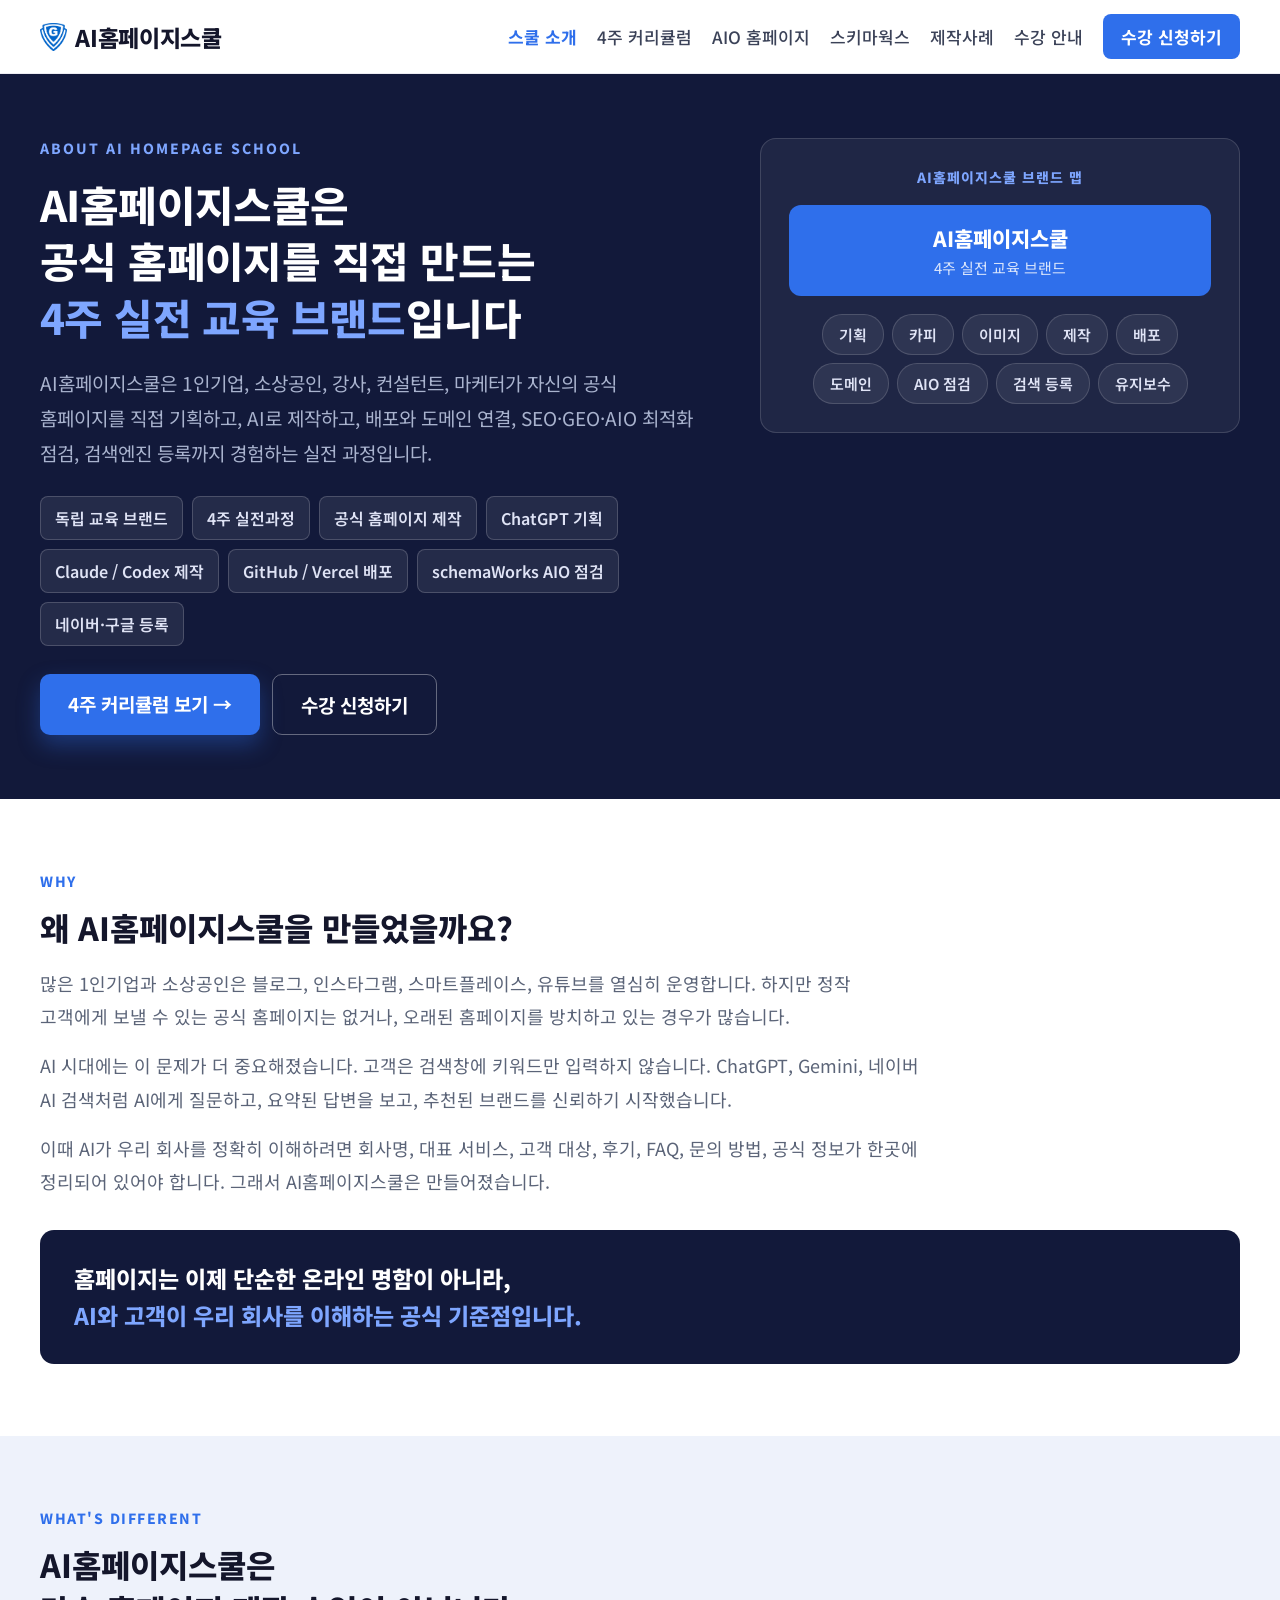
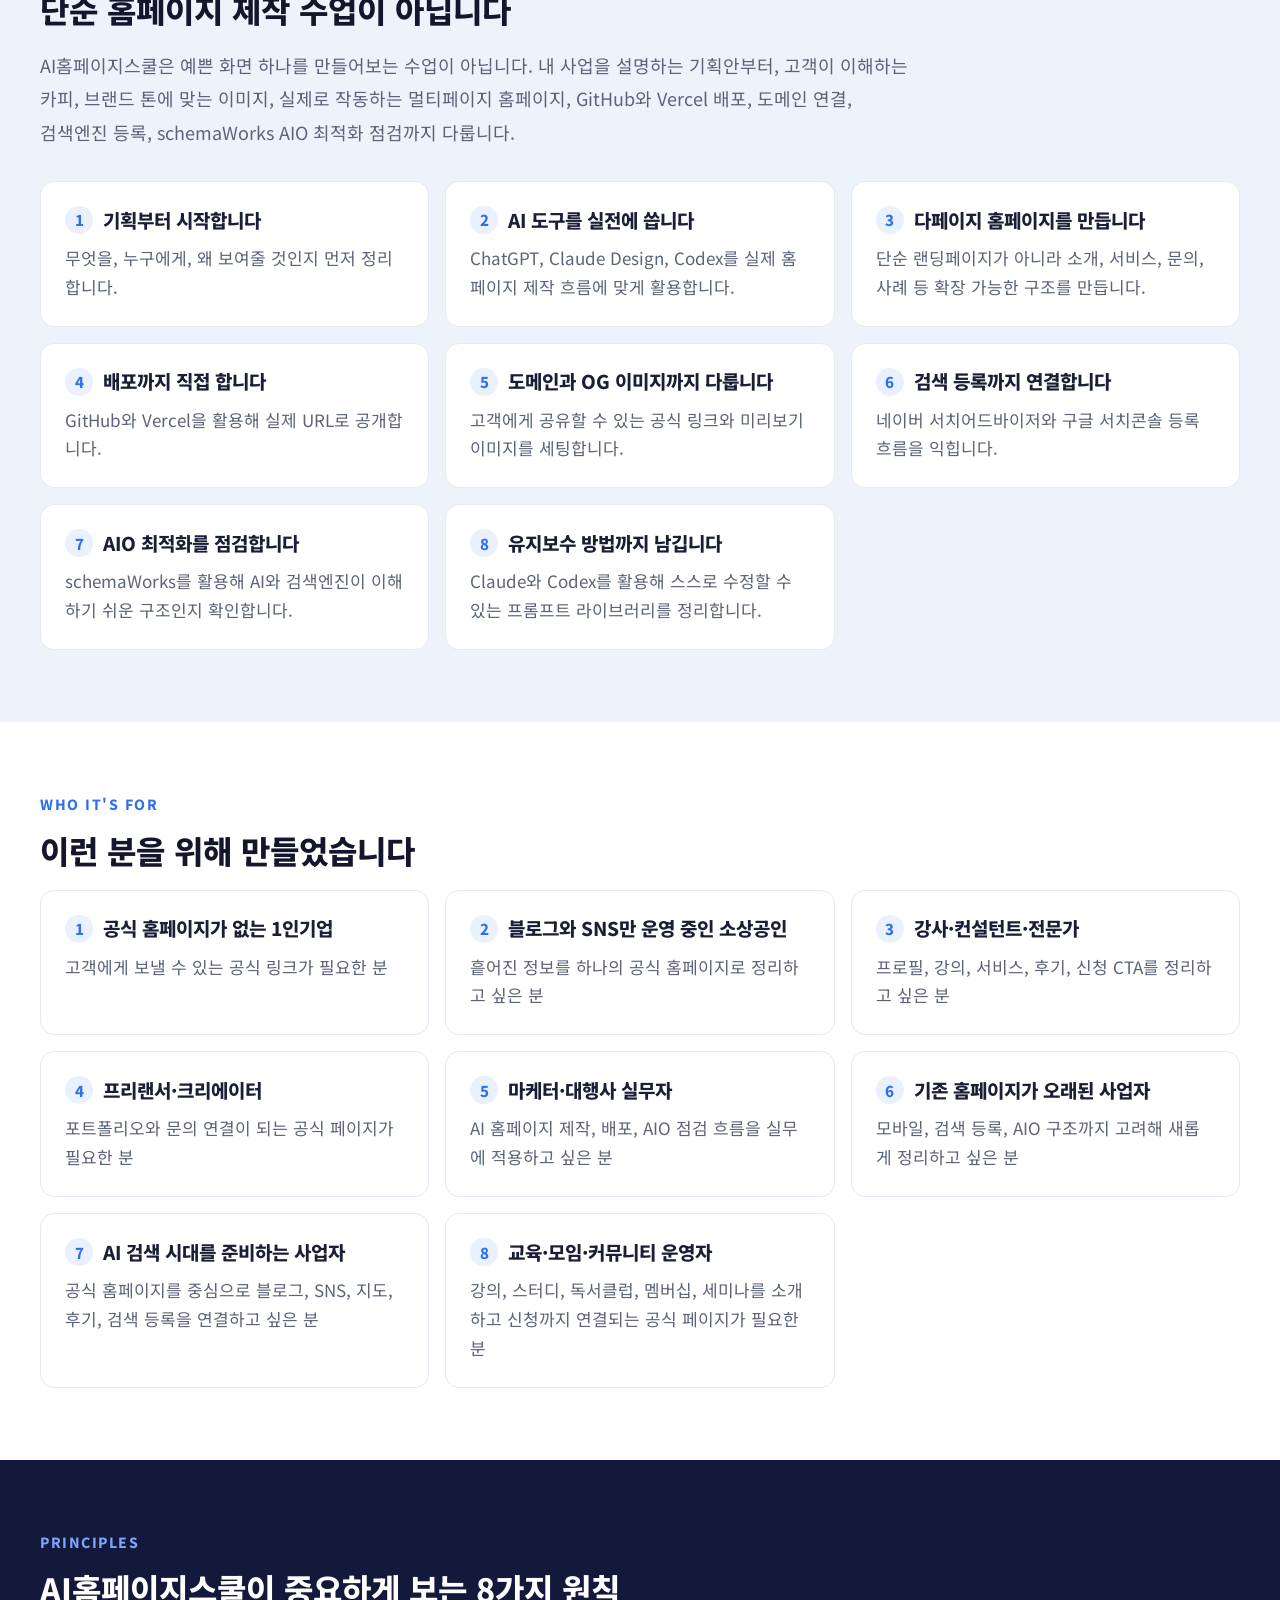
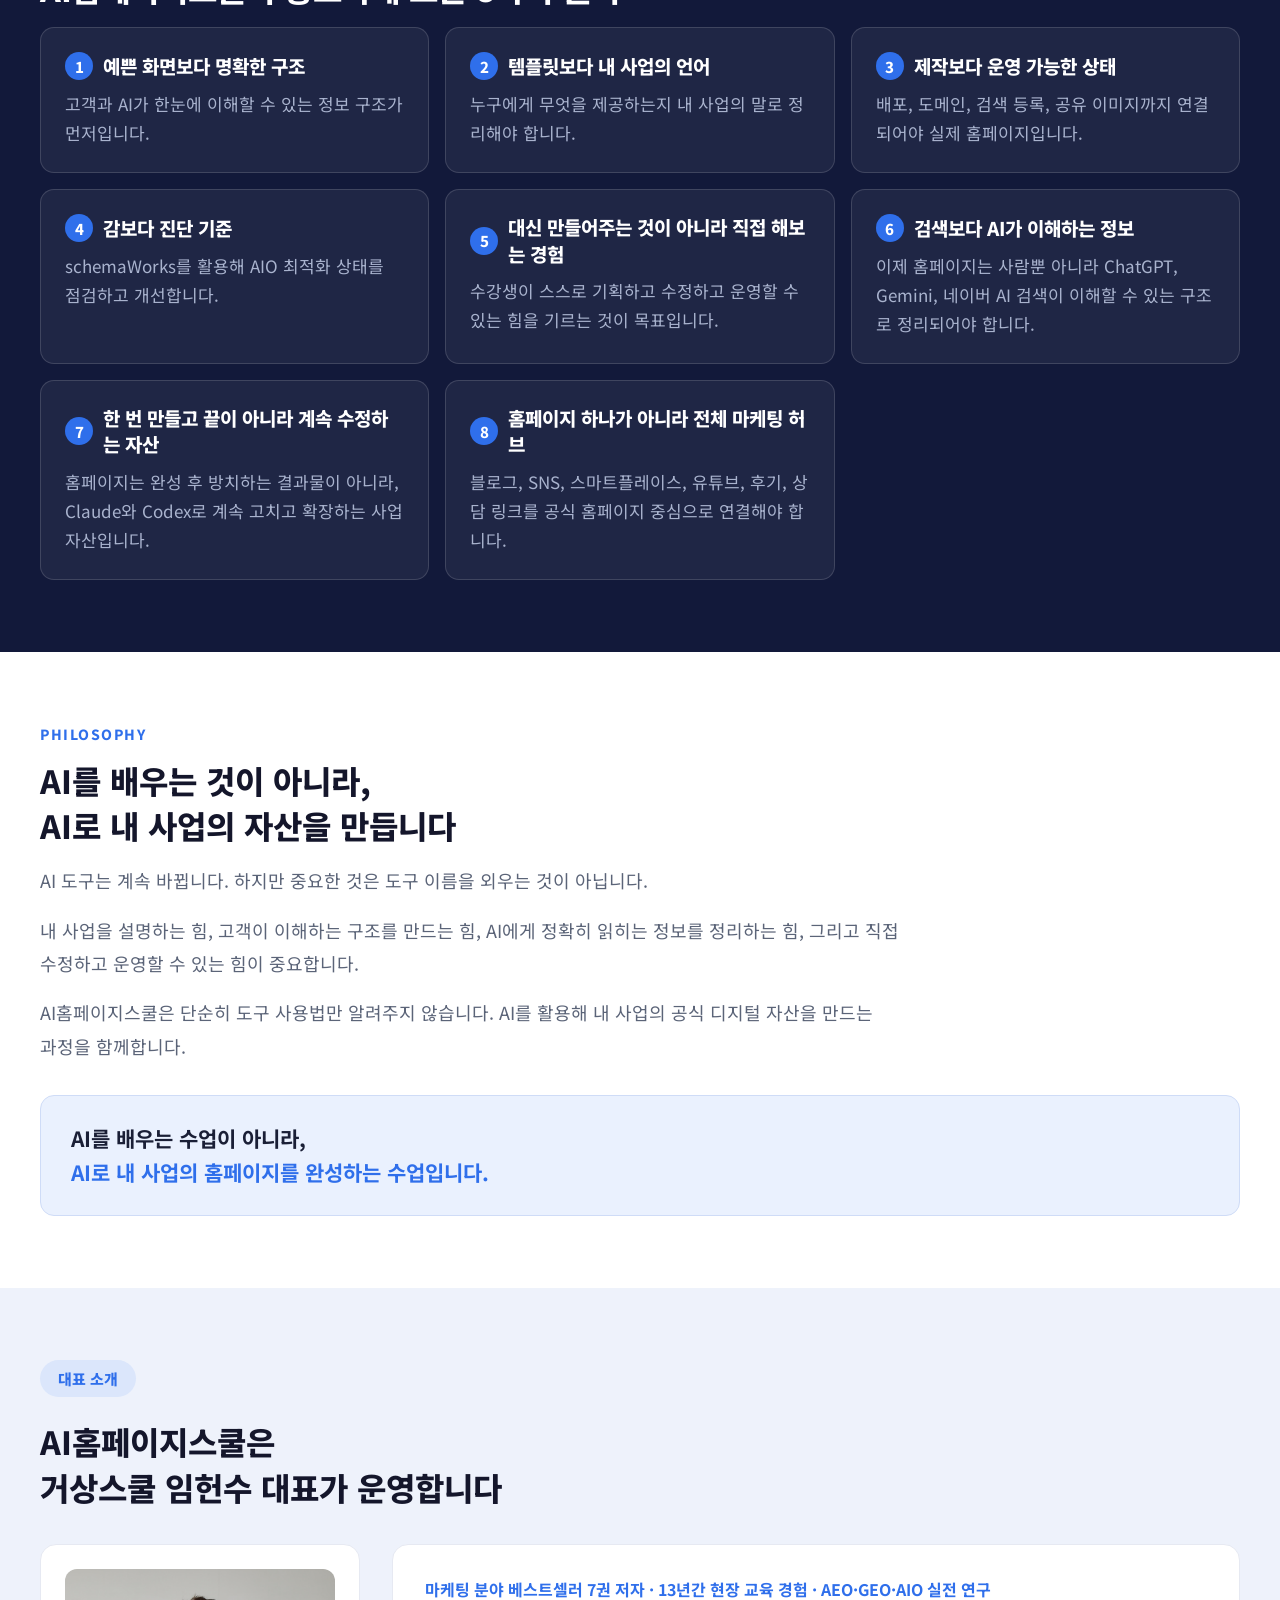
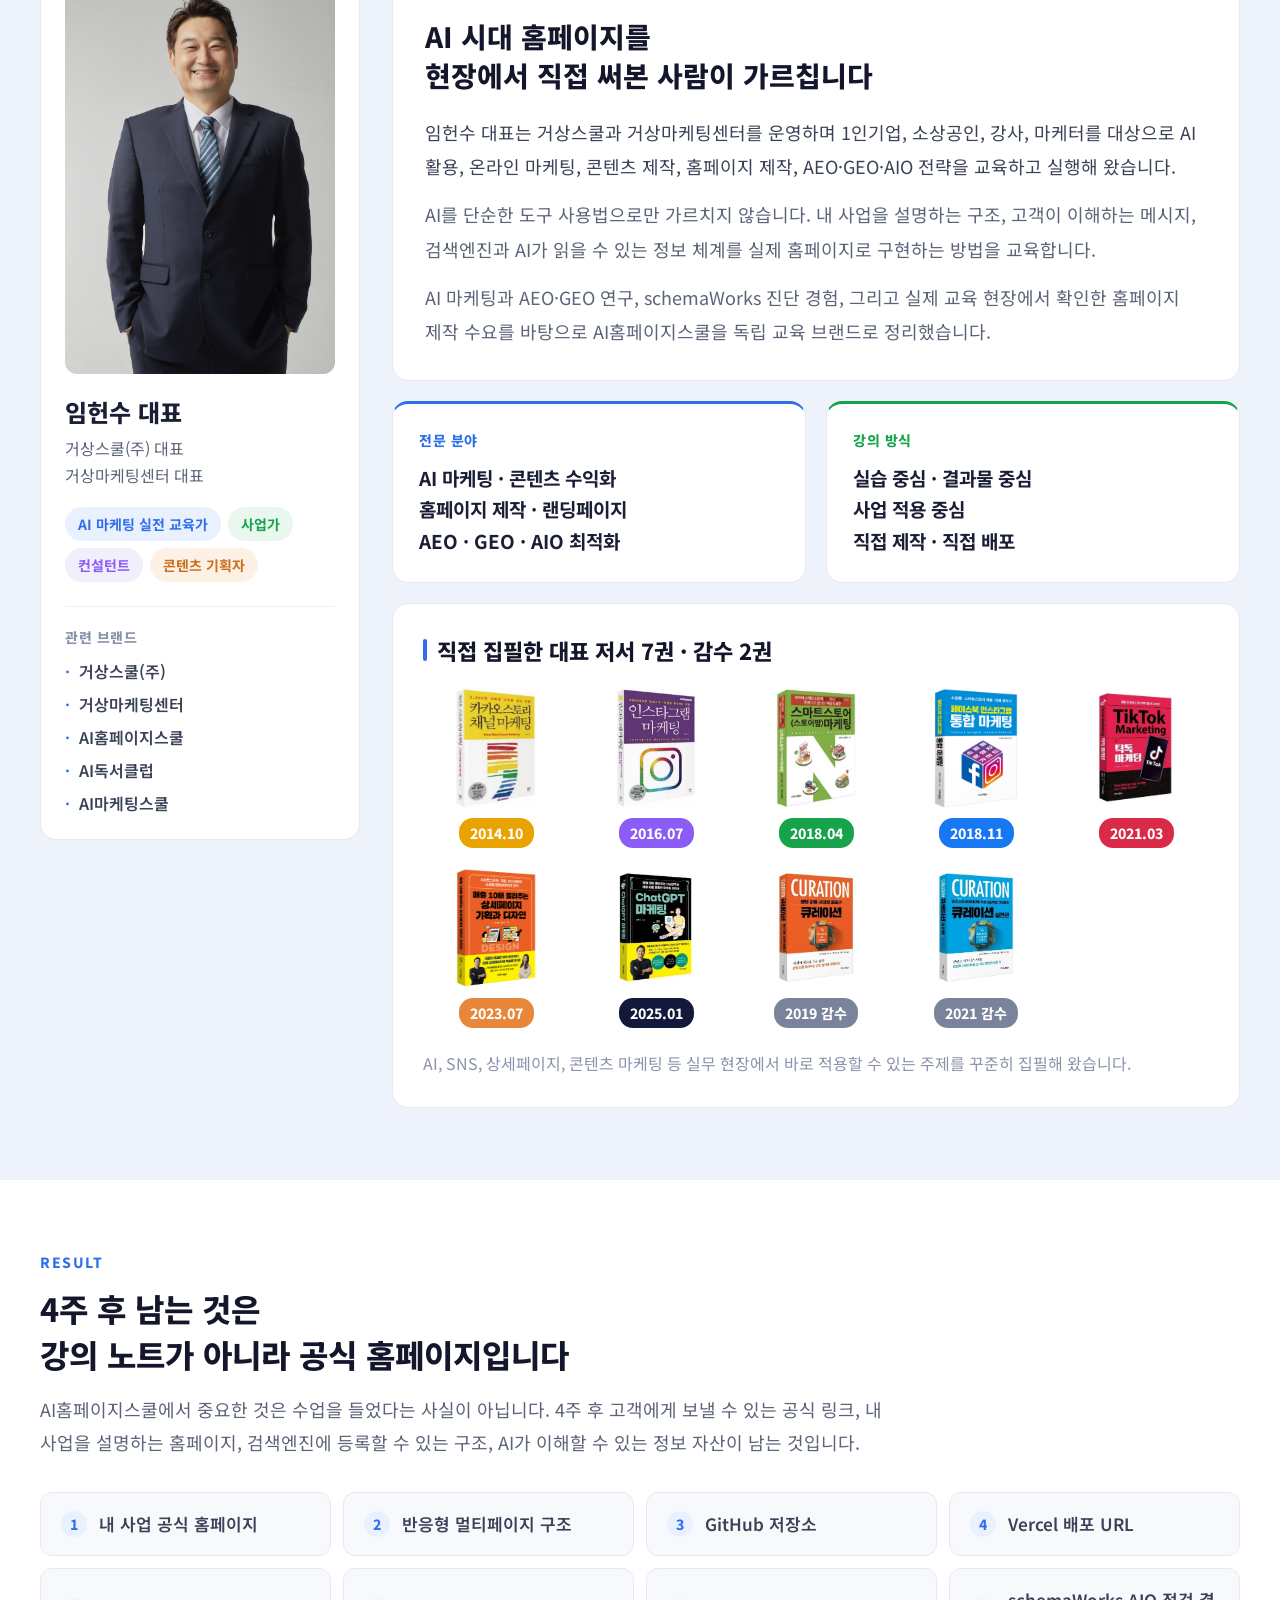
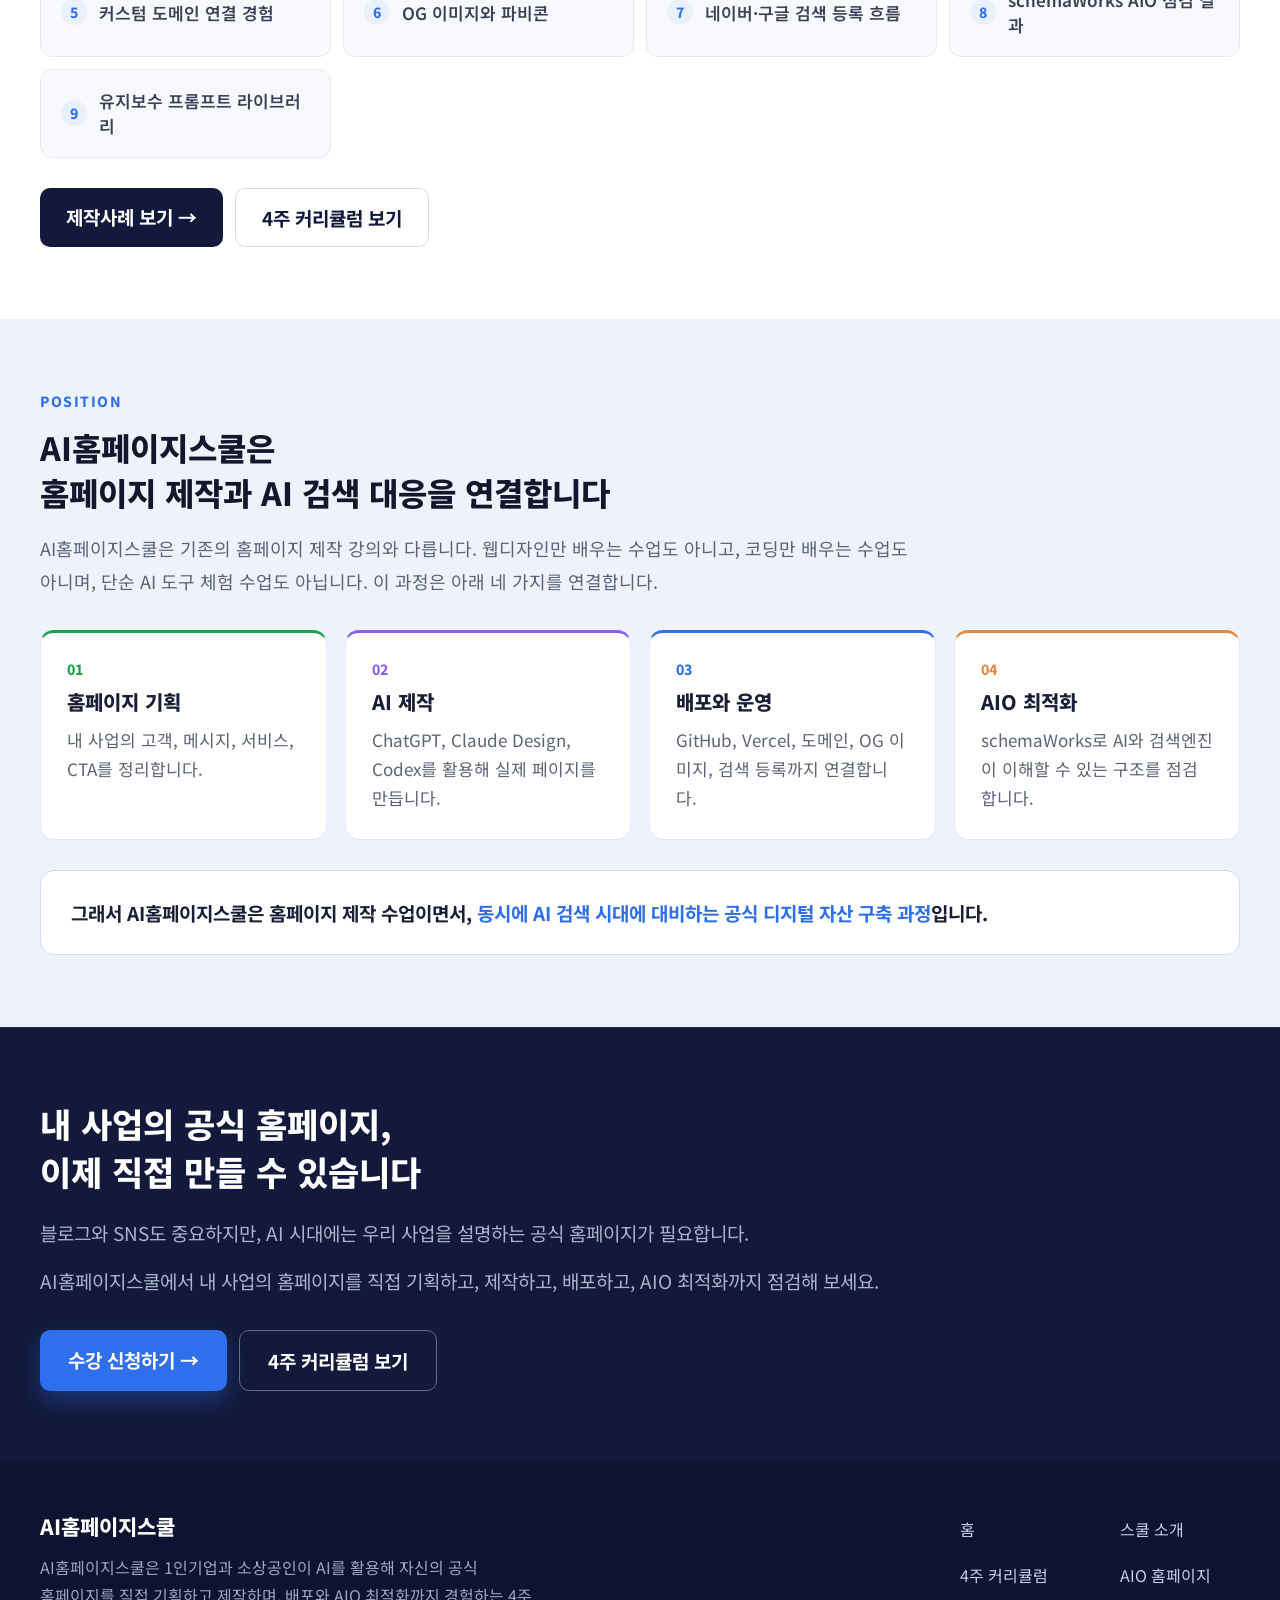
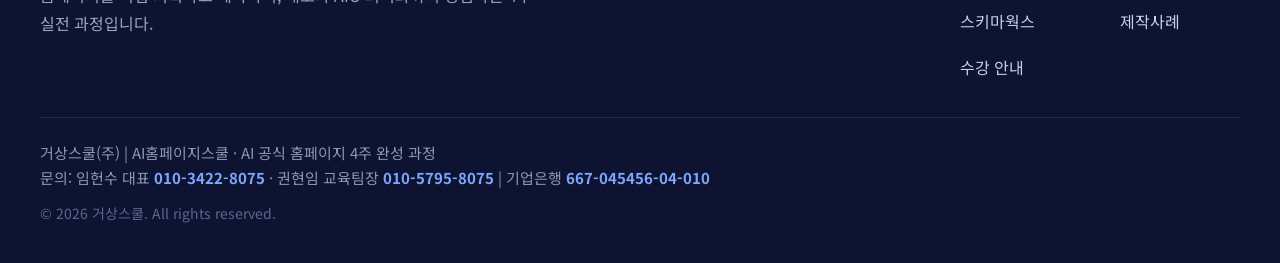
==== about/index.html @ 213a45a1 "Add files via upload" ====
<!DOCTYPE html>
<html lang="ko">
<head>
<meta charset="UTF-8">
<meta name="viewport" content="width=device-width, initial-scale=1.0">
<title>스쿨 소개 | AI홈페이지스쿨</title>
<meta name="description" content="AI홈페이지스쿨은 1인기업과 소상공인이 AI로 공식 홈페이지를 직접 기획하고 제작하며, GitHub·Vercel 배포, 도메인 연결, SEO·GEO·AIO 최적화 점검, 네이버·구글 검색 등록까지 경험하는 4주 실전 교육 브랜드입니다.">
<meta name="robots" content="index, follow">
<link rel="canonical" href="https://aihomepage-indol.vercel.app/about">
<meta property="og:type" content="website">
<meta property="og:site_name" content="AI홈페이지스쿨">
<meta property="og:title" content="스쿨 소개 | AI홈페이지스쿨">
<meta property="og:description" content="AI홈페이지스쿨은 1인기업과 소상공인이 AI로 공식 홈페이지를 직접 기획하고 제작하며, GitHub·Vercel 배포, 도메인 연결, SEO·GEO·AIO 최적화 점검, 네이버·구글 검색 등록까지 경험하는 4주 실전 교육 브랜드입니다.">
<meta property="og:image" content="https://aihomepage-indol.vercel.app/og-image.png">
<meta property="og:url" content="https://aihomepage-indol.vercel.app/about">
<meta property="og:locale" content="ko_KR">
<meta name="twitter:card" content="summary_large_image">
<meta name="twitter:title" content="스쿨 소개 | AI홈페이지스쿨">
<meta name="twitter:description" content="AI홈페이지스쿨은 1인기업과 소상공인이 AI로 공식 홈페이지를 직접 기획하고 제작하며, GitHub·Vercel 배포, 도메인 연결, SEO·GEO·AIO 최적화 점검, 네이버·구글 검색 등록까지 경험하는 4주 실전 교육 브랜드입니다.">
<meta name="twitter:image" content="https://aihomepage-indol.vercel.app/og-image.png">
<link rel="icon" href="../assets/logo.png">
<link rel="preconnect" href="https://fonts.googleapis.com">
<link rel="preconnect" href="https://fonts.gstatic.com" crossorigin>
<link href="https://fonts.googleapis.com/css2?family=Noto+Sans+KR:wght@400;500;600;700;800;900&display=swap" rel="stylesheet">
<script type="application/ld+json">
{"@context":"https://schema.org","@type":"AboutPage","@id":"https://aihomepage-indol.vercel.app/about#webpage","url":"https://aihomepage-indol.vercel.app/about","name":"스쿨 소개 | AI홈페이지스쿨","description":"AI홈페이지스쿨은 1인기업과 소상공인이 AI로 공식 홈페이지를 직접 기획하고 제작하며, GitHub·Vercel 배포, 도메인 연결, SEO·GEO·AIO 최적화 점검, 네이버·구글 검색 등록까지 경험하는 4주 실전 교육 브랜드입니다.","inLanguage":"ko-KR","isPartOf":{"@type":"WebSite","@id":"https://aihomepage-indol.vercel.app/#website","url":"https://aihomepage-indol.vercel.app","name":"AI홈페이지스쿨"},"about":{"@type":"Organization","@id":"https://aihomepage-indol.vercel.app/#organization","name":"AI홈페이지스쿨","url":"https://aihomepage-indol.vercel.app","founder":{"@type":"Person","name":"임헌수","jobTitle":"거상스쿨 대표"}},"breadcrumb":{"@type":"BreadcrumbList","itemListElement":[{"@type":"ListItem","position":1,"name":"홈","item":"https://aihomepage-indol.vercel.app/"},{"@type":"ListItem","position":2,"name":"스쿨 소개","item":"https://aihomepage-indol.vercel.app/about"}]}}
</script>
<style>
  *{box-sizing:border-box;}
  body{margin:0;font-family:'Noto Sans KR',-apple-system,BlinkMacSystemFont,'Apple SD Gothic Neo',sans-serif;background:#f5f7fb;color:#14162b;-webkit-font-smoothing:antialiased;overflow-x:hidden;}
  a{color:#2f6feb;} a:hover{color:#1d54c4;}
  h1,h2,h3,p{word-break:keep-all;text-wrap:pretty;}
  @media (max-width:1160px){
    .dnav{display:none!important;}
    .burger{display:flex!important;}
    .hdr{padding:14px 20px!important;}
  }
  @media (max-width:768px){
    .pad{padding-left:18px!important;padding-right:18px!important;padding-top:48px!important;padding-bottom:48px!important;}
    h1{font-size:30px!important;}
    h2{font-size:25px!important;}
    h3{font-size:20px!important;}
    .col{min-width:0!important;flex-basis:100%!important;max-width:100%!important;}
    .ctarow{flex-direction:column!important;}
    .ctarow > a{text-align:center;}
    .bookgrid{grid-template-columns:repeat(3,1fr)!important;}
  }
</style>
</head>
<body>

  <header style="position:fixed;top:0;left:0;right:0;z-index:50;background:#fff;border-bottom:1px solid #ececf2;min-height:64px;">
    <div style="max-width:1340px;margin:0 auto;display:flex;align-items:center;justify-content:space-between;padding:14px 40px;gap:20px;" class="hdr">
      <a href="/" style="display:flex;align-items:center;gap:8px;color:#14162b;font-weight:800;font-size:23px;letter-spacing:-0.3px;white-space:nowrap;text-decoration:none;">
        <img src="../assets/logo.png" alt="AI홈페이지스쿨" style="height:28px;width:auto;display:block;">AI홈페이지스쿨
      </a>
      <nav class="dnav" style="display:flex;align-items:center;gap:20px;">
        <a href="/about" style="color:#2f6feb;font-size:17px;font-weight:700;white-space:nowrap;text-decoration:none;">스쿨 소개</a>
        <a href="/curriculum" style="color:#3b4258;font-size:17px;font-weight:500;white-space:nowrap;text-decoration:none;">4주 커리큘럼</a>
        <a href="/aio" style="color:#3b4258;font-size:17px;font-weight:500;white-space:nowrap;text-decoration:none;">AIO 홈페이지</a>
        <a href="/schemaworks" style="color:#3b4258;font-size:17px;font-weight:500;white-space:nowrap;text-decoration:none;">스키마웍스</a>
        <a href="/examples" style="color:#3b4258;font-size:17px;font-weight:500;white-space:nowrap;text-decoration:none;">제작사례</a>
        <a href="/apply" style="color:#3b4258;font-size:17px;font-weight:500;white-space:nowrap;text-decoration:none;">수강 안내</a>
        <a href="/apply" style="background:#2f6feb;color:#fff;font-size:17px;font-weight:700;padding:10px 18px;border-radius:8px;white-space:nowrap;text-decoration:none;">수강 신청하기</a>
      </nav>
      <div class="burger" onclick="document.getElementById('mnav').style.display=document.getElementById('mnav').style.display==='flex'?'none':'flex'" style="display:none;flex-direction:column;justify-content:center;gap:5px;width:32px;height:32px;cursor:pointer;">
        <div style="width:24px;height:2px;background:#14162b;border-radius:2px;"></div>
        <div style="width:24px;height:2px;background:#14162b;border-radius:2px;"></div>
        <div style="width:24px;height:2px;background:#14162b;border-radius:2px;"></div>
      </div>
    </div>
    <div id="mnav" style="display:none;flex-direction:column;background:#fff;border-top:1px solid #ececf2;padding:12px 20px 20px;gap:2px;">
      <a href="/about" style="color:#3b4258;font-size:17px;font-weight:600;padding:12px 4px;border-bottom:1px solid #f1f2f6;text-decoration:none;">스쿨 소개</a>
      <a href="/curriculum" style="color:#3b4258;font-size:17px;font-weight:600;padding:12px 4px;border-bottom:1px solid #f1f2f6;text-decoration:none;">4주 커리큘럼</a>
      <a href="/aio" style="color:#3b4258;font-size:17px;font-weight:600;padding:12px 4px;border-bottom:1px solid #f1f2f6;text-decoration:none;">AIO 홈페이지</a>
      <a href="/schemaworks" style="color:#3b4258;font-size:17px;font-weight:600;padding:12px 4px;border-bottom:1px solid #f1f2f6;text-decoration:none;">스키마웍스</a>
      <a href="/examples" style="color:#3b4258;font-size:17px;font-weight:600;padding:12px 4px;border-bottom:1px solid #f1f2f6;text-decoration:none;">제작사례</a>
      <a href="/apply" style="color:#3b4258;font-size:17px;font-weight:600;padding:12px 4px;border-bottom:1px solid #f1f2f6;text-decoration:none;">수강 안내</a>
      <a href="/apply" style="background:#2f6feb;color:#fff;font-size:17px;font-weight:700;padding:13px 18px;border-radius:8px;text-align:center;margin-top:10px;text-decoration:none;">수강 신청하기</a>
    </div>
  </header>
  <div style="height:66px;"></div>

  <!-- HERO -->
  <section class="pad" style="background:#12193a;padding:72px 40px 64px;">
    <div style="max-width:1340px;margin:0 auto;display:flex;gap:56px;flex-wrap:wrap;align-items:flex-start;justify-content:space-between;">
      <div style="flex:1 1 540px;min-width:400px;max-width:680px;" class="col">
        <div style="font-size:14px;font-weight:800;color:#7ea6ff;letter-spacing:2px;margin-bottom:18px;">ABOUT AI HOMEPAGE SCHOOL</div>
        <h1 style="font-size:42px;line-height:1.34;font-weight:800;margin:0 0 20px;color:#fff;letter-spacing:-0.6px;">AI홈페이지스쿨은<br>공식 홈페이지를 직접 만드는<br><span style="color:#7ea6ff;">4주 실전 교육 브랜드</span>입니다</h1>
        <p style="font-size:19px;line-height:1.85;color:#a9b3ce;margin:0 0 26px;">
          AI홈페이지스쿨은 1인기업, 소상공인, 강사, 컨설턴트, 마케터가 자신의 공식 홈페이지를 직접 기획하고, AI로 제작하고, 배포와 도메인 연결, SEO·GEO·AIO 최적화 점검, 검색엔진 등록까지 경험하는 실전 과정입니다.
        </p>
        <div style="display:flex;gap:9px;flex-wrap:wrap;margin-bottom:28px;">
          <div style="background:rgba(255,255,255,0.08);border:1px solid rgba(255,255,255,0.18);border-radius:8px;padding:9px 14px;font-size:16px;font-weight:600;color:#dfe3f5;">독립 교육 브랜드</div><div style="background:rgba(255,255,255,0.08);border:1px solid rgba(255,255,255,0.18);border-radius:8px;padding:9px 14px;font-size:16px;font-weight:600;color:#dfe3f5;">4주 실전과정</div><div style="background:rgba(255,255,255,0.08);border:1px solid rgba(255,255,255,0.18);border-radius:8px;padding:9px 14px;font-size:16px;font-weight:600;color:#dfe3f5;">공식 홈페이지 제작</div><div style="background:rgba(255,255,255,0.08);border:1px solid rgba(255,255,255,0.18);border-radius:8px;padding:9px 14px;font-size:16px;font-weight:600;color:#dfe3f5;">ChatGPT 기획</div><div style="background:rgba(255,255,255,0.08);border:1px solid rgba(255,255,255,0.18);border-radius:8px;padding:9px 14px;font-size:16px;font-weight:600;color:#dfe3f5;">Claude / Codex 제작</div><div style="background:rgba(255,255,255,0.08);border:1px solid rgba(255,255,255,0.18);border-radius:8px;padding:9px 14px;font-size:16px;font-weight:600;color:#dfe3f5;">GitHub / Vercel 배포</div><div style="background:rgba(255,255,255,0.08);border:1px solid rgba(255,255,255,0.18);border-radius:8px;padding:9px 14px;font-size:16px;font-weight:600;color:#dfe3f5;">schemaWorks AIO 점검</div><div style="background:rgba(255,255,255,0.08);border:1px solid rgba(255,255,255,0.18);border-radius:8px;padding:9px 14px;font-size:16px;font-weight:600;color:#dfe3f5;">네이버·구글 등록</div>
        </div>
        <div style="display:flex;gap:12px;flex-wrap:wrap;" class="ctarow">
          <a href="/curriculum" style="background:#2f6feb;color:#fff;font-weight:700;font-size:19px;padding:16px 28px;border-radius:10px;text-decoration:none;box-shadow:0 10px 22px rgba(47,111,235,0.35);">4주 커리큘럼 보기 →</a>
          <a href="/apply" style="background:transparent;color:#fff;font-weight:700;font-size:19px;padding:16px 28px;border-radius:10px;border:1px solid rgba(255,255,255,0.35);text-decoration:none;">수강 신청하기</a>
        </div>
      </div>

      <div style="flex:1 1 380px;min-width:340px;max-width:480px;background:rgba(255,255,255,0.06);border:1px solid rgba(255,255,255,0.14);border-radius:16px;padding:28px;" class="col">
        <div style="color:#7ea6ff;font-size:14px;font-weight:800;letter-spacing:1px;margin-bottom:18px;text-align:center;">AI홈페이지스쿨 브랜드 맵</div>
        <div style="background:#2f6feb;border-radius:12px;padding:18px;text-align:center;margin-bottom:18px;">
          <div style="color:#fff;font-size:21px;font-weight:800;">AI홈페이지스쿨</div>
          <div style="color:rgba(255,255,255,0.82);font-size:15px;margin-top:4px;">4주 실전 교육 브랜드</div>
        </div>
        <div style="display:flex;flex-wrap:wrap;gap:8px;justify-content:center;">
          <div style="background:rgba(255,255,255,0.07);border:1px solid rgba(255,255,255,0.15);border-radius:20px;padding:9px 16px;font-size:15px;font-weight:600;color:#dfe3f5;">기획</div><div style="background:rgba(255,255,255,0.07);border:1px solid rgba(255,255,255,0.15);border-radius:20px;padding:9px 16px;font-size:15px;font-weight:600;color:#dfe3f5;">카피</div><div style="background:rgba(255,255,255,0.07);border:1px solid rgba(255,255,255,0.15);border-radius:20px;padding:9px 16px;font-size:15px;font-weight:600;color:#dfe3f5;">이미지</div><div style="background:rgba(255,255,255,0.07);border:1px solid rgba(255,255,255,0.15);border-radius:20px;padding:9px 16px;font-size:15px;font-weight:600;color:#dfe3f5;">제작</div><div style="background:rgba(255,255,255,0.07);border:1px solid rgba(255,255,255,0.15);border-radius:20px;padding:9px 16px;font-size:15px;font-weight:600;color:#dfe3f5;">배포</div><div style="background:rgba(255,255,255,0.07);border:1px solid rgba(255,255,255,0.15);border-radius:20px;padding:9px 16px;font-size:15px;font-weight:600;color:#dfe3f5;">도메인</div><div style="background:rgba(255,255,255,0.07);border:1px solid rgba(255,255,255,0.15);border-radius:20px;padding:9px 16px;font-size:15px;font-weight:600;color:#dfe3f5;">AIO 점검</div><div style="background:rgba(255,255,255,0.07);border:1px solid rgba(255,255,255,0.15);border-radius:20px;padding:9px 16px;font-size:15px;font-weight:600;color:#dfe3f5;">검색 등록</div><div style="background:rgba(255,255,255,0.07);border:1px solid rgba(255,255,255,0.15);border-radius:20px;padding:9px 16px;font-size:15px;font-weight:600;color:#dfe3f5;">유지보수</div>
        </div>
      </div>
    </div>
  </section>


  <section class="pad" style="background:#ffffff;padding:72px 40px;">
    <div style="max-width:1340px;margin:0 auto;"><div style="font-size:14px;font-weight:800;color:#2f6feb;letter-spacing:1.5px;margin-bottom:14px;">WHY</div><h2 style="font-size:32px;font-weight:800;margin:0 0 16px;color:#14162b;line-height:1.42;">왜 AI홈페이지스쿨을 만들었을까요?</h2><p style="font-size:18px;line-height:1.85;color:#5b6478;margin:0 0 16px;max-width:880px;">많은 1인기업과 소상공인은 블로그, 인스타그램, 스마트플레이스, 유튜브를 열심히 운영합니다. 하지만 정작 고객에게 보낼 수 있는 공식 홈페이지는 없거나, 오래된 홈페이지를 방치하고 있는 경우가 많습니다.</p><p style="font-size:18px;line-height:1.85;color:#5b6478;margin:0 0 16px;max-width:880px;">AI 시대에는 이 문제가 더 중요해졌습니다. 고객은 검색창에 키워드만 입력하지 않습니다. ChatGPT, Gemini, 네이버 AI 검색처럼 AI에게 질문하고, 요약된 답변을 보고, 추천된 브랜드를 신뢰하기 시작했습니다.</p><p style="font-size:18px;line-height:1.85;color:#5b6478;margin:0 0 32px;max-width:880px;">이때 AI가 우리 회사를 정확히 이해하려면 회사명, 대표 서비스, 고객 대상, 후기, FAQ, 문의 방법, 공식 정보가 한곳에 정리되어 있어야 합니다. 그래서 AI홈페이지스쿨은 만들어졌습니다.</p><div style="background:#12193a;border-radius:14px;padding:30px 34px;">
      <div style="color:#fff;font-size:23px;font-weight:800;line-height:1.6;">홈페이지는 이제 단순한 온라인 명함이 아니라,<br><span style="color:#7ea6ff;">AI와 고객이 우리 회사를 이해하는 공식 기준점입니다.</span></div>
    </div></div>
  </section>


  <section class="pad" style="background:#eef2fb;padding:72px 40px;">
    <div style="max-width:1340px;margin:0 auto;"><div style="font-size:14px;font-weight:800;color:#2f6feb;letter-spacing:1.5px;margin-bottom:14px;">WHAT'S DIFFERENT</div><h2 style="font-size:32px;font-weight:800;margin:0 0 16px;color:#14162b;line-height:1.42;">AI홈페이지스쿨은<br>단순 홈페이지 제작 수업이 아닙니다</h2><p style="font-size:18px;line-height:1.85;color:#5b6478;margin:0 0 32px;max-width:880px;">AI홈페이지스쿨은 예쁜 화면 하나를 만들어보는 수업이 아닙니다. 내 사업을 설명하는 기획안부터, 고객이 이해하는 카피, 브랜드 톤에 맞는 이미지, 실제로 작동하는 멀티페이지 홈페이지, GitHub와 Vercel 배포, 도메인 연결, 검색엔진 등록, schemaWorks AIO 최적화 점검까지 다룹니다.</p><div style="display:grid;grid-template-columns:repeat(auto-fit,minmax(300px,1fr));gap:16px;">
      <div style="background:#fff;border:1px solid #e6e9f2;border-radius:14px;padding:24px;">
        <div style="display:flex;align-items:center;gap:10px;margin-bottom:10px;">
          <div style="width:28px;height:28px;flex:none;border-radius:50%;background:#eaf1fe;color:#2f6feb;font-size:15px;font-weight:800;display:flex;align-items:center;justify-content:center;">1</div>
          <div style="font-size:19px;font-weight:800;color:#1a1f36;line-height:1.4;">기획부터 시작합니다</div>
        </div>
        <div style="font-size:17px;line-height:1.7;color:#5b6478;">무엇을, 누구에게, 왜 보여줄 것인지 먼저 정리합니다.</div>
      </div>
      <div style="background:#fff;border:1px solid #e6e9f2;border-radius:14px;padding:24px;">
        <div style="display:flex;align-items:center;gap:10px;margin-bottom:10px;">
          <div style="width:28px;height:28px;flex:none;border-radius:50%;background:#eaf1fe;color:#2f6feb;font-size:15px;font-weight:800;display:flex;align-items:center;justify-content:center;">2</div>
          <div style="font-size:19px;font-weight:800;color:#1a1f36;line-height:1.4;">AI 도구를 실전에 씁니다</div>
        </div>
        <div style="font-size:17px;line-height:1.7;color:#5b6478;">ChatGPT, Claude Design, Codex를 실제 홈페이지 제작 흐름에 맞게 활용합니다.</div>
      </div>
      <div style="background:#fff;border:1px solid #e6e9f2;border-radius:14px;padding:24px;">
        <div style="display:flex;align-items:center;gap:10px;margin-bottom:10px;">
          <div style="width:28px;height:28px;flex:none;border-radius:50%;background:#eaf1fe;color:#2f6feb;font-size:15px;font-weight:800;display:flex;align-items:center;justify-content:center;">3</div>
          <div style="font-size:19px;font-weight:800;color:#1a1f36;line-height:1.4;">다페이지 홈페이지를 만듭니다</div>
        </div>
        <div style="font-size:17px;line-height:1.7;color:#5b6478;">단순 랜딩페이지가 아니라 소개, 서비스, 문의, 사례 등 확장 가능한 구조를 만듭니다.</div>
      </div>
      <div style="background:#fff;border:1px solid #e6e9f2;border-radius:14px;padding:24px;">
        <div style="display:flex;align-items:center;gap:10px;margin-bottom:10px;">
          <div style="width:28px;height:28px;flex:none;border-radius:50%;background:#eaf1fe;color:#2f6feb;font-size:15px;font-weight:800;display:flex;align-items:center;justify-content:center;">4</div>
          <div style="font-size:19px;font-weight:800;color:#1a1f36;line-height:1.4;">배포까지 직접 합니다</div>
        </div>
        <div style="font-size:17px;line-height:1.7;color:#5b6478;">GitHub와 Vercel을 활용해 실제 URL로 공개합니다.</div>
      </div>
      <div style="background:#fff;border:1px solid #e6e9f2;border-radius:14px;padding:24px;">
        <div style="display:flex;align-items:center;gap:10px;margin-bottom:10px;">
          <div style="width:28px;height:28px;flex:none;border-radius:50%;background:#eaf1fe;color:#2f6feb;font-size:15px;font-weight:800;display:flex;align-items:center;justify-content:center;">5</div>
          <div style="font-size:19px;font-weight:800;color:#1a1f36;line-height:1.4;">도메인과 OG 이미지까지 다룹니다</div>
        </div>
        <div style="font-size:17px;line-height:1.7;color:#5b6478;">고객에게 공유할 수 있는 공식 링크와 미리보기 이미지를 세팅합니다.</div>
      </div>
      <div style="background:#fff;border:1px solid #e6e9f2;border-radius:14px;padding:24px;">
        <div style="display:flex;align-items:center;gap:10px;margin-bottom:10px;">
          <div style="width:28px;height:28px;flex:none;border-radius:50%;background:#eaf1fe;color:#2f6feb;font-size:15px;font-weight:800;display:flex;align-items:center;justify-content:center;">6</div>
          <div style="font-size:19px;font-weight:800;color:#1a1f36;line-height:1.4;">검색 등록까지 연결합니다</div>
        </div>
        <div style="font-size:17px;line-height:1.7;color:#5b6478;">네이버 서치어드바이저와 구글 서치콘솔 등록 흐름을 익힙니다.</div>
      </div>
      <div style="background:#fff;border:1px solid #e6e9f2;border-radius:14px;padding:24px;">
        <div style="display:flex;align-items:center;gap:10px;margin-bottom:10px;">
          <div style="width:28px;height:28px;flex:none;border-radius:50%;background:#eaf1fe;color:#2f6feb;font-size:15px;font-weight:800;display:flex;align-items:center;justify-content:center;">7</div>
          <div style="font-size:19px;font-weight:800;color:#1a1f36;line-height:1.4;">AIO 최적화를 점검합니다</div>
        </div>
        <div style="font-size:17px;line-height:1.7;color:#5b6478;">schemaWorks를 활용해 AI와 검색엔진이 이해하기 쉬운 구조인지 확인합니다.</div>
      </div>
      <div style="background:#fff;border:1px solid #e6e9f2;border-radius:14px;padding:24px;">
        <div style="display:flex;align-items:center;gap:10px;margin-bottom:10px;">
          <div style="width:28px;height:28px;flex:none;border-radius:50%;background:#eaf1fe;color:#2f6feb;font-size:15px;font-weight:800;display:flex;align-items:center;justify-content:center;">8</div>
          <div style="font-size:19px;font-weight:800;color:#1a1f36;line-height:1.4;">유지보수 방법까지 남깁니다</div>
        </div>
        <div style="font-size:17px;line-height:1.7;color:#5b6478;">Claude와 Codex를 활용해 스스로 수정할 수 있는 프롬프트 라이브러리를 정리합니다.</div>
      </div></div></div>
  </section>


  <section class="pad" style="background:#ffffff;padding:72px 40px;">
    <div style="max-width:1340px;margin:0 auto;"><div style="font-size:14px;font-weight:800;color:#2f6feb;letter-spacing:1.5px;margin-bottom:14px;">WHO IT'S FOR</div><h2 style="font-size:32px;font-weight:800;margin:0 0 16px;color:#14162b;line-height:1.42;">이런 분을 위해 만들었습니다</h2><div style="display:grid;grid-template-columns:repeat(auto-fit,minmax(300px,1fr));gap:16px;">
      <div style="background:#fff;border:1px solid #e6e9f2;border-radius:14px;padding:24px;">
        <div style="display:flex;align-items:center;gap:10px;margin-bottom:10px;">
          <div style="width:28px;height:28px;flex:none;border-radius:50%;background:#eaf1fe;color:#2f6feb;font-size:15px;font-weight:800;display:flex;align-items:center;justify-content:center;">1</div>
          <div style="font-size:19px;font-weight:800;color:#1a1f36;line-height:1.4;">공식 홈페이지가 없는 1인기업</div>
        </div>
        <div style="font-size:17px;line-height:1.7;color:#5b6478;">고객에게 보낼 수 있는 공식 링크가 필요한 분</div>
      </div>
      <div style="background:#fff;border:1px solid #e6e9f2;border-radius:14px;padding:24px;">
        <div style="display:flex;align-items:center;gap:10px;margin-bottom:10px;">
          <div style="width:28px;height:28px;flex:none;border-radius:50%;background:#eaf1fe;color:#2f6feb;font-size:15px;font-weight:800;display:flex;align-items:center;justify-content:center;">2</div>
          <div style="font-size:19px;font-weight:800;color:#1a1f36;line-height:1.4;">블로그와 SNS만 운영 중인 소상공인</div>
        </div>
        <div style="font-size:17px;line-height:1.7;color:#5b6478;">흩어진 정보를 하나의 공식 홈페이지로 정리하고 싶은 분</div>
      </div>
      <div style="background:#fff;border:1px solid #e6e9f2;border-radius:14px;padding:24px;">
        <div style="display:flex;align-items:center;gap:10px;margin-bottom:10px;">
          <div style="width:28px;height:28px;flex:none;border-radius:50%;background:#eaf1fe;color:#2f6feb;font-size:15px;font-weight:800;display:flex;align-items:center;justify-content:center;">3</div>
          <div style="font-size:19px;font-weight:800;color:#1a1f36;line-height:1.4;">강사·컨설턴트·전문가</div>
        </div>
        <div style="font-size:17px;line-height:1.7;color:#5b6478;">프로필, 강의, 서비스, 후기, 신청 CTA를 정리하고 싶은 분</div>
      </div>
      <div style="background:#fff;border:1px solid #e6e9f2;border-radius:14px;padding:24px;">
        <div style="display:flex;align-items:center;gap:10px;margin-bottom:10px;">
          <div style="width:28px;height:28px;flex:none;border-radius:50%;background:#eaf1fe;color:#2f6feb;font-size:15px;font-weight:800;display:flex;align-items:center;justify-content:center;">4</div>
          <div style="font-size:19px;font-weight:800;color:#1a1f36;line-height:1.4;">프리랜서·크리에이터</div>
        </div>
        <div style="font-size:17px;line-height:1.7;color:#5b6478;">포트폴리오와 문의 연결이 되는 공식 페이지가 필요한 분</div>
      </div>
      <div style="background:#fff;border:1px solid #e6e9f2;border-radius:14px;padding:24px;">
        <div style="display:flex;align-items:center;gap:10px;margin-bottom:10px;">
          <div style="width:28px;height:28px;flex:none;border-radius:50%;background:#eaf1fe;color:#2f6feb;font-size:15px;font-weight:800;display:flex;align-items:center;justify-content:center;">5</div>
          <div style="font-size:19px;font-weight:800;color:#1a1f36;line-height:1.4;">마케터·대행사 실무자</div>
        </div>
        <div style="font-size:17px;line-height:1.7;color:#5b6478;">AI 홈페이지 제작, 배포, AIO 점검 흐름을 실무에 적용하고 싶은 분</div>
      </div>
      <div style="background:#fff;border:1px solid #e6e9f2;border-radius:14px;padding:24px;">
        <div style="display:flex;align-items:center;gap:10px;margin-bottom:10px;">
          <div style="width:28px;height:28px;flex:none;border-radius:50%;background:#eaf1fe;color:#2f6feb;font-size:15px;font-weight:800;display:flex;align-items:center;justify-content:center;">6</div>
          <div style="font-size:19px;font-weight:800;color:#1a1f36;line-height:1.4;">기존 홈페이지가 오래된 사업자</div>
        </div>
        <div style="font-size:17px;line-height:1.7;color:#5b6478;">모바일, 검색 등록, AIO 구조까지 고려해 새롭게 정리하고 싶은 분</div>
      </div>
      <div style="background:#fff;border:1px solid #e6e9f2;border-radius:14px;padding:24px;">
        <div style="display:flex;align-items:center;gap:10px;margin-bottom:10px;">
          <div style="width:28px;height:28px;flex:none;border-radius:50%;background:#eaf1fe;color:#2f6feb;font-size:15px;font-weight:800;display:flex;align-items:center;justify-content:center;">7</div>
          <div style="font-size:19px;font-weight:800;color:#1a1f36;line-height:1.4;">AI 검색 시대를 준비하는 사업자</div>
        </div>
        <div style="font-size:17px;line-height:1.7;color:#5b6478;">공식 홈페이지를 중심으로 블로그, SNS, 지도, 후기, 검색 등록을 연결하고 싶은 분</div>
      </div>
      <div style="background:#fff;border:1px solid #e6e9f2;border-radius:14px;padding:24px;">
        <div style="display:flex;align-items:center;gap:10px;margin-bottom:10px;">
          <div style="width:28px;height:28px;flex:none;border-radius:50%;background:#eaf1fe;color:#2f6feb;font-size:15px;font-weight:800;display:flex;align-items:center;justify-content:center;">8</div>
          <div style="font-size:19px;font-weight:800;color:#1a1f36;line-height:1.4;">교육·모임·커뮤니티 운영자</div>
        </div>
        <div style="font-size:17px;line-height:1.7;color:#5b6478;">강의, 스터디, 독서클럽, 멤버십, 세미나를 소개하고 신청까지 연결되는 공식 페이지가 필요한 분</div>
      </div></div></div>
  </section>


  <section class="pad" style="background:#12193a;padding:72px 40px;">
    <div style="max-width:1340px;margin:0 auto;"><div style="font-size:14px;font-weight:800;color:#7ea6ff;letter-spacing:1.5px;margin-bottom:14px;">PRINCIPLES</div><h2 style="font-size:32px;font-weight:800;margin:0 0 16px;color:#fff;line-height:1.42;">AI홈페이지스쿨이 중요하게 보는 8가지 원칙</h2><div style="display:grid;grid-template-columns:repeat(auto-fit,minmax(300px,1fr));gap:16px;">
      <div style="background:rgba(255,255,255,0.06);border:1px solid rgba(255,255,255,0.14);border-radius:14px;padding:24px;">
        <div style="display:flex;align-items:center;gap:10px;margin-bottom:10px;">
          <div style="width:28px;height:28px;flex:none;border-radius:50%;background:#2f6feb;color:#fff;font-size:15px;font-weight:800;display:flex;align-items:center;justify-content:center;">1</div>
          <div style="font-size:19px;font-weight:800;color:#fff;line-height:1.4;">예쁜 화면보다 명확한 구조</div>
        </div>
        <div style="font-size:17px;line-height:1.7;color:#a9b3ce;">고객과 AI가 한눈에 이해할 수 있는 정보 구조가 먼저입니다.</div>
      </div>
      <div style="background:rgba(255,255,255,0.06);border:1px solid rgba(255,255,255,0.14);border-radius:14px;padding:24px;">
        <div style="display:flex;align-items:center;gap:10px;margin-bottom:10px;">
          <div style="width:28px;height:28px;flex:none;border-radius:50%;background:#2f6feb;color:#fff;font-size:15px;font-weight:800;display:flex;align-items:center;justify-content:center;">2</div>
          <div style="font-size:19px;font-weight:800;color:#fff;line-height:1.4;">템플릿보다 내 사업의 언어</div>
        </div>
        <div style="font-size:17px;line-height:1.7;color:#a9b3ce;">누구에게 무엇을 제공하는지 내 사업의 말로 정리해야 합니다.</div>
      </div>
      <div style="background:rgba(255,255,255,0.06);border:1px solid rgba(255,255,255,0.14);border-radius:14px;padding:24px;">
        <div style="display:flex;align-items:center;gap:10px;margin-bottom:10px;">
          <div style="width:28px;height:28px;flex:none;border-radius:50%;background:#2f6feb;color:#fff;font-size:15px;font-weight:800;display:flex;align-items:center;justify-content:center;">3</div>
          <div style="font-size:19px;font-weight:800;color:#fff;line-height:1.4;">제작보다 운영 가능한 상태</div>
        </div>
        <div style="font-size:17px;line-height:1.7;color:#a9b3ce;">배포, 도메인, 검색 등록, 공유 이미지까지 연결되어야 실제 홈페이지입니다.</div>
      </div>
      <div style="background:rgba(255,255,255,0.06);border:1px solid rgba(255,255,255,0.14);border-radius:14px;padding:24px;">
        <div style="display:flex;align-items:center;gap:10px;margin-bottom:10px;">
          <div style="width:28px;height:28px;flex:none;border-radius:50%;background:#2f6feb;color:#fff;font-size:15px;font-weight:800;display:flex;align-items:center;justify-content:center;">4</div>
          <div style="font-size:19px;font-weight:800;color:#fff;line-height:1.4;">감보다 진단 기준</div>
        </div>
        <div style="font-size:17px;line-height:1.7;color:#a9b3ce;">schemaWorks를 활용해 AIO 최적화 상태를 점검하고 개선합니다.</div>
      </div>
      <div style="background:rgba(255,255,255,0.06);border:1px solid rgba(255,255,255,0.14);border-radius:14px;padding:24px;">
        <div style="display:flex;align-items:center;gap:10px;margin-bottom:10px;">
          <div style="width:28px;height:28px;flex:none;border-radius:50%;background:#2f6feb;color:#fff;font-size:15px;font-weight:800;display:flex;align-items:center;justify-content:center;">5</div>
          <div style="font-size:19px;font-weight:800;color:#fff;line-height:1.4;">대신 만들어주는 것이 아니라 직접 해보는 경험</div>
        </div>
        <div style="font-size:17px;line-height:1.7;color:#a9b3ce;">수강생이 스스로 기획하고 수정하고 운영할 수 있는 힘을 기르는 것이 목표입니다.</div>
      </div>
      <div style="background:rgba(255,255,255,0.06);border:1px solid rgba(255,255,255,0.14);border-radius:14px;padding:24px;">
        <div style="display:flex;align-items:center;gap:10px;margin-bottom:10px;">
          <div style="width:28px;height:28px;flex:none;border-radius:50%;background:#2f6feb;color:#fff;font-size:15px;font-weight:800;display:flex;align-items:center;justify-content:center;">6</div>
          <div style="font-size:19px;font-weight:800;color:#fff;line-height:1.4;">검색보다 AI가 이해하는 정보</div>
        </div>
        <div style="font-size:17px;line-height:1.7;color:#a9b3ce;">이제 홈페이지는 사람뿐 아니라 ChatGPT, Gemini, 네이버 AI 검색이 이해할 수 있는 구조로 정리되어야 합니다.</div>
      </div>
      <div style="background:rgba(255,255,255,0.06);border:1px solid rgba(255,255,255,0.14);border-radius:14px;padding:24px;">
        <div style="display:flex;align-items:center;gap:10px;margin-bottom:10px;">
          <div style="width:28px;height:28px;flex:none;border-radius:50%;background:#2f6feb;color:#fff;font-size:15px;font-weight:800;display:flex;align-items:center;justify-content:center;">7</div>
          <div style="font-size:19px;font-weight:800;color:#fff;line-height:1.4;">한 번 만들고 끝이 아니라 계속 수정하는 자산</div>
        </div>
        <div style="font-size:17px;line-height:1.7;color:#a9b3ce;">홈페이지는 완성 후 방치하는 결과물이 아니라, Claude와 Codex로 계속 고치고 확장하는 사업 자산입니다.</div>
      </div>
      <div style="background:rgba(255,255,255,0.06);border:1px solid rgba(255,255,255,0.14);border-radius:14px;padding:24px;">
        <div style="display:flex;align-items:center;gap:10px;margin-bottom:10px;">
          <div style="width:28px;height:28px;flex:none;border-radius:50%;background:#2f6feb;color:#fff;font-size:15px;font-weight:800;display:flex;align-items:center;justify-content:center;">8</div>
          <div style="font-size:19px;font-weight:800;color:#fff;line-height:1.4;">홈페이지 하나가 아니라 전체 마케팅 허브</div>
        </div>
        <div style="font-size:17px;line-height:1.7;color:#a9b3ce;">블로그, SNS, 스마트플레이스, 유튜브, 후기, 상담 링크를 공식 홈페이지 중심으로 연결해야 합니다.</div>
      </div></div></div>
  </section>


  <section class="pad" style="background:#ffffff;padding:72px 40px;">
    <div style="max-width:1340px;margin:0 auto;"><div style="font-size:14px;font-weight:800;color:#2f6feb;letter-spacing:1.5px;margin-bottom:14px;">PHILOSOPHY</div><h2 style="font-size:32px;font-weight:800;margin:0 0 16px;color:#14162b;line-height:1.42;">AI를 배우는 것이 아니라,<br>AI로 내 사업의 자산을 만듭니다</h2><p style="font-size:18px;line-height:1.85;color:#5b6478;margin:0 0 16px;max-width:880px;">AI 도구는 계속 바뀝니다. 하지만 중요한 것은 도구 이름을 외우는 것이 아닙니다.</p><p style="font-size:18px;line-height:1.85;color:#5b6478;margin:0 0 16px;max-width:880px;">내 사업을 설명하는 힘, 고객이 이해하는 구조를 만드는 힘, AI에게 정확히 읽히는 정보를 정리하는 힘, 그리고 직접 수정하고 운영할 수 있는 힘이 중요합니다.</p><p style="font-size:18px;line-height:1.85;color:#5b6478;margin:0 0 32px;max-width:880px;">AI홈페이지스쿨은 단순히 도구 사용법만 알려주지 않습니다. AI를 활용해 내 사업의 공식 디지털 자산을 만드는 과정을 함께합니다.</p><div style="background:#eaf1fe;border:1px solid #cfdcf7;border-radius:14px;padding:26px 30px;font-size:21px;font-weight:700;color:#1a1f36;line-height:1.6;">AI를 배우는 수업이 아니라,<br><span style="color:#2f6feb;">AI로 내 사업의 홈페이지를 완성하는 수업입니다.</span></div></div>
  </section>


  <section class="pad" style="background:#eef2fb;padding:72px 40px;">
    <div style="max-width:1340px;margin:0 auto;">
      <div style="display:inline-block;background:#dbe6fb;color:#2f6feb;font-size:15px;font-weight:800;padding:8px 18px;border-radius:22px;margin-bottom:22px;">대표 소개</div>
      <h2 style="font-size:32px;font-weight:800;margin:0 0 34px;color:#14162b;line-height:1.42;">AI홈페이지스쿨은<br>거상스쿨 임헌수 대표가 운영합니다</h2>

      <div style="display:flex;gap:32px;flex-wrap:wrap;align-items:flex-start;">

        <aside style="flex:0 1 320px;min-width:280px;background:#fff;border:1px solid #e6e9f2;border-radius:16px;padding:24px;" class="col">
          <img src="../assets/instructor-photo.jpg" alt="임헌수 대표 프로필" style="width:100%;max-width:280px;height:auto;display:block;border-radius:12px;margin-bottom:20px;">
          <div style="font-size:24px;font-weight:800;color:#1a1f36;margin-bottom:6px;">임헌수 대표</div>
          <div style="font-size:16px;color:#5b6478;line-height:1.7;margin-bottom:18px;">거상스쿨(주) 대표<br>거상마케팅센터 대표</div>
          <div style="display:flex;gap:7px;flex-wrap:wrap;margin-bottom:24px;">
            <div style="background:#eaf1fe;color:#2f6feb;font-size:14px;font-weight:700;padding:7px 13px;border-radius:18px;">AI 마케팅 실전 교육가</div><div style="background:#eaf7ef;color:#16a34a;font-size:14px;font-weight:700;padding:7px 13px;border-radius:18px;">사업가</div><div style="background:#f2eefc;color:#8b5cf6;font-size:14px;font-weight:700;padding:7px 13px;border-radius:18px;">컨설턴트</div><div style="background:#fdf1e6;color:#c9701f;font-size:14px;font-weight:700;padding:7px 13px;border-radius:18px;">콘텐츠 기획자</div>
          </div>
          <div style="border-top:1px solid #eef1f8;padding-top:20px;">
            <div style="font-size:14px;font-weight:800;color:#8b93ab;letter-spacing:0.5px;margin-bottom:12px;">관련 브랜드</div>
            <div style="display:flex;flex-direction:column;gap:9px;">
              <div style="display:flex;gap:9px;font-size:16px;color:#3b4258;font-weight:600;"><span style="color:#2f6feb;">·</span><span>거상스쿨(주)</span></div><div style="display:flex;gap:9px;font-size:16px;color:#3b4258;font-weight:600;"><span style="color:#2f6feb;">·</span><span>거상마케팅센터</span></div><div style="display:flex;gap:9px;font-size:16px;color:#3b4258;font-weight:600;"><span style="color:#2f6feb;">·</span><span>AI홈페이지스쿨</span></div><div style="display:flex;gap:9px;font-size:16px;color:#3b4258;font-weight:600;"><span style="color:#2f6feb;">·</span><span>AI독서클럽</span></div><div style="display:flex;gap:9px;font-size:16px;color:#3b4258;font-weight:600;"><span style="color:#2f6feb;">·</span><span>AI마케팅스쿨</span></div>
            </div>
          </div>
        </aside>

        <div style="flex:1 1 560px;min-width:320px;display:flex;flex-direction:column;gap:20px;" class="col">
          <div style="background:#fff;border:1px solid #e6e9f2;border-radius:16px;padding:32px;">
            <div style="font-size:16px;font-weight:700;color:#2f6feb;line-height:1.6;margin-bottom:14px;">마케팅 분야 베스트셀러 7권 저자 · 13년간 현장 교육 경험 · AEO·GEO·AIO 실전 연구</div>
            <h3 style="font-size:28px;font-weight:800;color:#14162b;margin:0 0 20px;line-height:1.4;">AI 시대 홈페이지를<br>현장에서 직접 써본 사람이 가르칩니다</h3>
            <p style="font-size:18px;line-height:1.9;color:#3b4258;margin:0 0 14px;">임헌수 대표는 거상스쿨과 거상마케팅센터를 운영하며 1인기업, 소상공인, 강사, 마케터를 대상으로 AI 활용, 온라인 마케팅, 콘텐츠 제작, 홈페이지 제작, AEO·GEO·AIO 전략을 교육하고 실행해 왔습니다.</p>
            <p style="font-size:18px;line-height:1.9;color:#5b6478;margin:0 0 14px;">AI를 단순한 도구 사용법으로만 가르치지 않습니다. 내 사업을 설명하는 구조, 고객이 이해하는 메시지, 검색엔진과 AI가 읽을 수 있는 정보 체계를 실제 홈페이지로 구현하는 방법을 교육합니다.</p>
            <p style="font-size:18px;line-height:1.9;color:#5b6478;margin:0;">AI 마케팅과 AEO·GEO 연구, schemaWorks 진단 경험, 그리고 실제 교육 현장에서 확인한 홈페이지 제작 수요를 바탕으로 AI홈페이지스쿨을 독립 교육 브랜드로 정리했습니다.</p>
          </div>

          <div style="display:grid;grid-template-columns:repeat(auto-fit,minmax(240px,1fr));gap:20px;">
            <div style="background:#fff;border:1px solid #e6e9f2;border-radius:16px;padding:26px;border-top:3px solid #2f6feb;">
              <div style="font-size:14px;font-weight:800;color:#2f6feb;letter-spacing:0.5px;margin-bottom:12px;">전문 분야</div>
              <div style="font-size:19px;font-weight:700;color:#1a1f36;line-height:1.65;">AI 마케팅 · 콘텐츠 수익화<br>홈페이지 제작 · 랜딩페이지<br>AEO · GEO · AIO 최적화</div>
            </div>
            <div style="background:#fff;border:1px solid #e6e9f2;border-radius:16px;padding:26px;border-top:3px solid #16a34a;">
              <div style="font-size:14px;font-weight:800;color:#16a34a;letter-spacing:0.5px;margin-bottom:12px;">강의 방식</div>
              <div style="font-size:19px;font-weight:700;color:#1a1f36;line-height:1.65;">실습 중심 · 결과물 중심<br>사업 적용 중심<br>직접 제작 · 직접 배포</div>
            </div>
          </div>

          

          <div style="background:#fff;border:1px solid #e6e9f2;border-radius:16px;padding:30px;">
            <div style="display:flex;align-items:center;gap:10px;margin-bottom:22px;">
              <div style="width:4px;height:22px;background:#2f6feb;border-radius:2px;"></div>
              <h3 style="font-size:22px;font-weight:800;color:#14162b;margin:0;">직접 집필한 대표 저서 7권 · 감수 2권</h3>
            </div>
            <div class="bookgrid" style="display:grid;grid-template-columns:repeat(5,1fr);gap:20px 14px;">
              
              <div style="display:flex;flex-direction:column;align-items:center;gap:10px;">
                <img src="../assets/book-kakao.jpg" alt="카카오스토리 채널 마케팅 표지" style="width:100%;height:120px;object-fit:contain;display:block;">
                <div style="background:#e8a300;color:#fff;font-size:14px;font-weight:800;padding:5px 11px;border-radius:14px;white-space:nowrap;">2014.10</div>
              </div>
              <div style="display:flex;flex-direction:column;align-items:center;gap:10px;">
                <img src="../assets/book-instagram.jpg" alt="인스타그램 마케팅 표지" style="width:100%;height:120px;object-fit:contain;display:block;">
                <div style="background:#8b5cf6;color:#fff;font-size:14px;font-weight:800;padding:5px 11px;border-radius:14px;white-space:nowrap;">2016.07</div>
              </div>
              <div style="display:flex;flex-direction:column;align-items:center;gap:10px;">
                <img src="../assets/book-smartstore.jpg" alt="스마트스토어 마케팅 표지" style="width:100%;height:120px;object-fit:contain;display:block;">
                <div style="background:#16a34a;color:#fff;font-size:14px;font-weight:800;padding:5px 11px;border-radius:14px;white-space:nowrap;">2018.04</div>
              </div>
              <div style="display:flex;flex-direction:column;align-items:center;gap:10px;">
                <img src="../assets/book-fbig.png" alt="페이스북 인스타그램 통합 마케팅 표지" style="width:100%;height:120px;object-fit:contain;display:block;">
                <div style="background:#1877f2;color:#fff;font-size:14px;font-weight:800;padding:5px 11px;border-radius:14px;white-space:nowrap;">2018.11</div>
              </div>
              <div style="display:flex;flex-direction:column;align-items:center;gap:10px;">
                <img src="../assets/book-tiktok.jpg" alt="틱톡 마케팅 표지" style="width:100%;height:120px;object-fit:contain;display:block;">
                <div style="background:#d92b47;color:#fff;font-size:14px;font-weight:800;padding:5px 11px;border-radius:14px;white-space:nowrap;">2021.03</div>
              </div>
              <div style="display:flex;flex-direction:column;align-items:center;gap:10px;">
                <img src="../assets/book-detailpage.png" alt="상세페이지 기획과 디자인 표지" style="width:100%;height:120px;object-fit:contain;display:block;">
                <div style="background:#e8873a;color:#fff;font-size:14px;font-weight:800;padding:5px 11px;border-radius:14px;white-space:nowrap;">2023.07</div>
              </div>
              <div style="display:flex;flex-direction:column;align-items:center;gap:10px;">
                <img src="../assets/book-chatgpt.jpg" alt="ChatGPT 마케팅 표지" style="width:100%;height:120px;object-fit:contain;display:block;">
                <div style="background:#12193a;color:#fff;font-size:14px;font-weight:800;padding:5px 11px;border-radius:14px;white-space:nowrap;">2025.01</div>
              </div>
              <div style="display:flex;flex-direction:column;align-items:center;gap:10px;">
                <img src="../assets/book-curation1.jpg" alt="큐레이션 표지" style="width:100%;height:120px;object-fit:contain;display:block;">
                <div style="background:#7a839c;color:#fff;font-size:14px;font-weight:800;padding:5px 11px;border-radius:14px;white-space:nowrap;">2019 감수</div>
              </div>
              <div style="display:flex;flex-direction:column;align-items:center;gap:10px;">
                <img src="../assets/book-curation2.jpg" alt="큐레이션 실전편 표지" style="width:100%;height:120px;object-fit:contain;display:block;">
                <div style="background:#7a839c;color:#fff;font-size:14px;font-weight:800;padding:5px 11px;border-radius:14px;white-space:nowrap;">2021 감수</div>
              </div>
              
              
            </div>
            <div style="margin-top:22px;font-size:16px;line-height:1.7;color:#8b93ab;">AI, SNS, 상세페이지, 콘텐츠 마케팅 등 실무 현장에서 바로 적용할 수 있는 주제를 꾸준히 집필해 왔습니다.</div>
                      </div>
        </div>
      </div>

      </div>
  </section>

<section class="pad" style="background:#ffffff;padding:72px 40px;">
    <div style="max-width:1340px;margin:0 auto;"><div style="font-size:14px;font-weight:800;color:#2f6feb;letter-spacing:1.5px;margin-bottom:14px;">RESULT</div><h2 style="font-size:32px;font-weight:800;margin:0 0 16px;color:#14162b;line-height:1.42;">4주 후 남는 것은<br>강의 노트가 아니라 공식 홈페이지입니다</h2><p style="font-size:18px;line-height:1.85;color:#5b6478;margin:0 0 32px;max-width:880px;">AI홈페이지스쿨에서 중요한 것은 수업을 들었다는 사실이 아닙니다. 4주 후 고객에게 보낼 수 있는 공식 링크, 내 사업을 설명하는 홈페이지, 검색엔진에 등록할 수 있는 구조, AI가 이해할 수 있는 정보 자산이 남는 것입니다.</p><div style="display:grid;grid-template-columns:repeat(auto-fit,minmax(260px,1fr));gap:12px;margin-bottom:30px;">
      <div style="display:flex;gap:12px;align-items:center;background:#f8f9fc;border:1px solid #e6e9f2;border-radius:12px;padding:18px 20px;">
        <div style="width:26px;height:26px;flex:none;border-radius:50%;background:#eaf1fe;color:#2f6feb;font-size:14px;font-weight:800;display:flex;align-items:center;justify-content:center;">1</div>
        <span style="font-size:17px;line-height:1.5;color:#3b4258;font-weight:600;">내 사업 공식 홈페이지</span></div><div style="display:flex;gap:12px;align-items:center;background:#f8f9fc;border:1px solid #e6e9f2;border-radius:12px;padding:18px 20px;">
        <div style="width:26px;height:26px;flex:none;border-radius:50%;background:#eaf1fe;color:#2f6feb;font-size:14px;font-weight:800;display:flex;align-items:center;justify-content:center;">2</div>
        <span style="font-size:17px;line-height:1.5;color:#3b4258;font-weight:600;">반응형 멀티페이지 구조</span></div><div style="display:flex;gap:12px;align-items:center;background:#f8f9fc;border:1px solid #e6e9f2;border-radius:12px;padding:18px 20px;">
        <div style="width:26px;height:26px;flex:none;border-radius:50%;background:#eaf1fe;color:#2f6feb;font-size:14px;font-weight:800;display:flex;align-items:center;justify-content:center;">3</div>
        <span style="font-size:17px;line-height:1.5;color:#3b4258;font-weight:600;">GitHub 저장소</span></div><div style="display:flex;gap:12px;align-items:center;background:#f8f9fc;border:1px solid #e6e9f2;border-radius:12px;padding:18px 20px;">
        <div style="width:26px;height:26px;flex:none;border-radius:50%;background:#eaf1fe;color:#2f6feb;font-size:14px;font-weight:800;display:flex;align-items:center;justify-content:center;">4</div>
        <span style="font-size:17px;line-height:1.5;color:#3b4258;font-weight:600;">Vercel 배포 URL</span></div><div style="display:flex;gap:12px;align-items:center;background:#f8f9fc;border:1px solid #e6e9f2;border-radius:12px;padding:18px 20px;">
        <div style="width:26px;height:26px;flex:none;border-radius:50%;background:#eaf1fe;color:#2f6feb;font-size:14px;font-weight:800;display:flex;align-items:center;justify-content:center;">5</div>
        <span style="font-size:17px;line-height:1.5;color:#3b4258;font-weight:600;">커스텀 도메인 연결 경험</span></div><div style="display:flex;gap:12px;align-items:center;background:#f8f9fc;border:1px solid #e6e9f2;border-radius:12px;padding:18px 20px;">
        <div style="width:26px;height:26px;flex:none;border-radius:50%;background:#eaf1fe;color:#2f6feb;font-size:14px;font-weight:800;display:flex;align-items:center;justify-content:center;">6</div>
        <span style="font-size:17px;line-height:1.5;color:#3b4258;font-weight:600;">OG 이미지와 파비콘</span></div><div style="display:flex;gap:12px;align-items:center;background:#f8f9fc;border:1px solid #e6e9f2;border-radius:12px;padding:18px 20px;">
        <div style="width:26px;height:26px;flex:none;border-radius:50%;background:#eaf1fe;color:#2f6feb;font-size:14px;font-weight:800;display:flex;align-items:center;justify-content:center;">7</div>
        <span style="font-size:17px;line-height:1.5;color:#3b4258;font-weight:600;">네이버·구글 검색 등록 흐름</span></div><div style="display:flex;gap:12px;align-items:center;background:#f8f9fc;border:1px solid #e6e9f2;border-radius:12px;padding:18px 20px;">
        <div style="width:26px;height:26px;flex:none;border-radius:50%;background:#eaf1fe;color:#2f6feb;font-size:14px;font-weight:800;display:flex;align-items:center;justify-content:center;">8</div>
        <span style="font-size:17px;line-height:1.5;color:#3b4258;font-weight:600;">schemaWorks AIO 점검 결과</span></div><div style="display:flex;gap:12px;align-items:center;background:#f8f9fc;border:1px solid #e6e9f2;border-radius:12px;padding:18px 20px;">
        <div style="width:26px;height:26px;flex:none;border-radius:50%;background:#eaf1fe;color:#2f6feb;font-size:14px;font-weight:800;display:flex;align-items:center;justify-content:center;">9</div>
        <span style="font-size:17px;line-height:1.5;color:#3b4258;font-weight:600;">유지보수 프롬프트 라이브러리</span></div>
    </div>
    <div style="display:flex;gap:12px;flex-wrap:wrap;" class="ctarow">
      <a href="/examples" style="background:#12193a;color:#fff;font-weight:700;font-size:19px;padding:15px 26px;border-radius:10px;text-decoration:none;">제작사례 보기 →</a>
      <a href="/curriculum" style="background:#fff;color:#12193a;border:1px solid #d3dae8;font-weight:700;font-size:19px;padding:15px 26px;border-radius:10px;text-decoration:none;">4주 커리큘럼 보기</a>
    </div></div>
  </section>


  <section class="pad" style="background:#eef2fb;padding:72px 40px;">
    <div style="max-width:1340px;margin:0 auto;"><div style="font-size:14px;font-weight:800;color:#2f6feb;letter-spacing:1.5px;margin-bottom:14px;">POSITION</div><h2 style="font-size:32px;font-weight:800;margin:0 0 16px;color:#14162b;line-height:1.42;">AI홈페이지스쿨은<br>홈페이지 제작과 AI 검색 대응을 연결합니다</h2><p style="font-size:18px;line-height:1.85;color:#5b6478;margin:0 0 32px;max-width:880px;">AI홈페이지스쿨은 기존의 홈페이지 제작 강의와 다릅니다. 웹디자인만 배우는 수업도 아니고, 코딩만 배우는 수업도 아니며, 단순 AI 도구 체험 수업도 아닙니다. 이 과정은 아래 네 가지를 연결합니다.</p><div style="display:grid;grid-template-columns:repeat(auto-fit,minmax(260px,1fr));gap:18px;margin-bottom:30px;">
      
      <div style="background:#fff;border:1px solid #e6e9f2;border-radius:14px;padding:26px;border-top:3px solid #16a34a;">
        <div style="font-size:14px;font-weight:800;color:#16a34a;margin-bottom:8px;">01</div>
        <div style="font-size:20px;font-weight:800;color:#1a1f36;margin-bottom:10px;">홈페이지 기획</div>
        <div style="font-size:17px;line-height:1.7;color:#5b6478;">내 사업의 고객, 메시지, 서비스, CTA를 정리합니다.</div>
      </div>
      <div style="background:#fff;border:1px solid #e6e9f2;border-radius:14px;padding:26px;border-top:3px solid #8b5cf6;">
        <div style="font-size:14px;font-weight:800;color:#8b5cf6;margin-bottom:8px;">02</div>
        <div style="font-size:20px;font-weight:800;color:#1a1f36;margin-bottom:10px;">AI 제작</div>
        <div style="font-size:17px;line-height:1.7;color:#5b6478;">ChatGPT, Claude Design, Codex를 활용해 실제 페이지를 만듭니다.</div>
      </div>
      <div style="background:#fff;border:1px solid #e6e9f2;border-radius:14px;padding:26px;border-top:3px solid #2f6feb;">
        <div style="font-size:14px;font-weight:800;color:#2f6feb;margin-bottom:8px;">03</div>
        <div style="font-size:20px;font-weight:800;color:#1a1f36;margin-bottom:10px;">배포와 운영</div>
        <div style="font-size:17px;line-height:1.7;color:#5b6478;">GitHub, Vercel, 도메인, OG 이미지, 검색 등록까지 연결합니다.</div>
      </div>
      <div style="background:#fff;border:1px solid #e6e9f2;border-radius:14px;padding:26px;border-top:3px solid #e8873a;">
        <div style="font-size:14px;font-weight:800;color:#e8873a;margin-bottom:8px;">04</div>
        <div style="font-size:20px;font-weight:800;color:#1a1f36;margin-bottom:10px;">AIO 최적화</div>
        <div style="font-size:17px;line-height:1.7;color:#5b6478;">schemaWorks로 AI와 검색엔진이 이해할 수 있는 구조를 점검합니다.</div>
      </div>
    </div>
    <div style="background:#fff;border:1px solid #cfdcf7;border-radius:14px;padding:26px 30px;font-size:19px;font-weight:700;color:#1a1f36;line-height:1.65;">그래서 AI홈페이지스쿨은 홈페이지 제작 수업이면서, <span style="color:#2f6feb;">동시에 AI 검색 시대에 대비하는 공식 디지털 자산 구축 과정</span>입니다.</div></div>
  </section>

  <section class="pad" style="background:#12193a;padding:72px 40px;border-top:1px solid #232a52;">
    <div style="max-width:1340px;margin:0 auto;">
      <h2 style="font-size:34px;font-weight:800;margin:0 0 20px;color:#fff;line-height:1.4;">내 사업의 공식 홈페이지,<br>이제 직접 만들 수 있습니다</h2>
      <p style="font-size:19px;line-height:1.85;color:#a9b3ce;margin:0 0 12px;max-width:840px;">블로그와 SNS도 중요하지만, AI 시대에는 우리 사업을 설명하는 공식 홈페이지가 필요합니다.</p>
      <p style="font-size:19px;line-height:1.85;color:#a9b3ce;margin:0 0 32px;max-width:840px;">AI홈페이지스쿨에서 내 사업의 홈페이지를 직접 기획하고, 제작하고, 배포하고, AIO 최적화까지 점검해 보세요.</p>
      <div style="display:flex;gap:12px;flex-wrap:wrap;" class="ctarow">
        <a href="/apply" style="background:#2f6feb;color:#fff;font-weight:700;font-size:19px;padding:16px 28px;border-radius:10px;text-decoration:none;box-shadow:0 10px 22px rgba(47,111,235,0.35);">수강 신청하기 →</a>
        <a href="/curriculum" style="background:transparent;color:#fff;font-weight:700;font-size:19px;padding:16px 28px;border-radius:10px;border:1px solid rgba(255,255,255,0.35);text-decoration:none;">4주 커리큘럼 보기</a>
      </div>
    </div>
  </section>


  <footer style="background:#0d1330;padding:48px 40px 40px;" class="pad">
    <div style="max-width:1340px;margin:0 auto;">
      <div style="display:flex;gap:40px;justify-content:space-between;flex-wrap:wrap;align-items:flex-start;">
        <div style="max-width:520px;">
          <div style="color:#fff;font-weight:800;font-size:21px;margin-bottom:12px;">AI홈페이지스쿨</div>
          <p style="color:#9aa4c4;font-size:16px;line-height:1.75;margin:0;">AI홈페이지스쿨은 1인기업과 소상공인이 AI를 활용해 자신의 공식 홈페이지를 직접 기획하고 제작하며, 배포와 AIO 최적화까지 경험하는 4주 실전 과정입니다.</p>
        </div>
        <nav style="display:grid;grid-template-columns:repeat(2,minmax(120px,auto));gap:10px 40px;">
          <a href="/" style="color:#c7cee5;font-size:16px;text-decoration:none;padding:6px 0;display:inline-block;">홈</a>
          <a href="/about" style="color:#c7cee5;font-size:16px;text-decoration:none;padding:6px 0;display:inline-block;">스쿨 소개</a>
          <a href="/curriculum" style="color:#c7cee5;font-size:16px;text-decoration:none;padding:6px 0;display:inline-block;">4주 커리큘럼</a>
          <a href="/aio" style="color:#c7cee5;font-size:16px;text-decoration:none;padding:6px 0;display:inline-block;">AIO 홈페이지</a>
          <a href="/schemaworks" style="color:#c7cee5;font-size:16px;text-decoration:none;padding:6px 0;display:inline-block;">스키마웍스</a>
          <a href="/examples" style="color:#c7cee5;font-size:16px;text-decoration:none;padding:6px 0;display:inline-block;">제작사례</a>
          <a href="/apply" style="color:#c7cee5;font-size:16px;text-decoration:none;padding:6px 0;display:inline-block;">수강 안내</a>
        </nav>
      </div>
      <div style="border-top:1px solid #232a52;margin-top:32px;padding-top:22px;">
        <div style="color:#8b96b8;font-size:15px;line-height:1.7;">거상스쿨(주) | AI홈페이지스쿨 · AI 공식 홈페이지 4주 완성 과정<br>문의: 임헌수 대표 <span style="color:#7ea6ff;font-weight:700;">010-3422-8075</span> · 권현임 교육팀장 <span style="color:#7ea6ff;font-weight:700;">010-5795-8075</span> | 기업은행 <span style="color:#7ea6ff;font-weight:700;">667-045456-04-010</span></div>
        <div style="color:#5c6690;font-size:14px;margin-top:12px;">© 2026 거상스쿨. All rights reserved.</div>
      </div>
    </div>
  </footer>
</body>
</html>
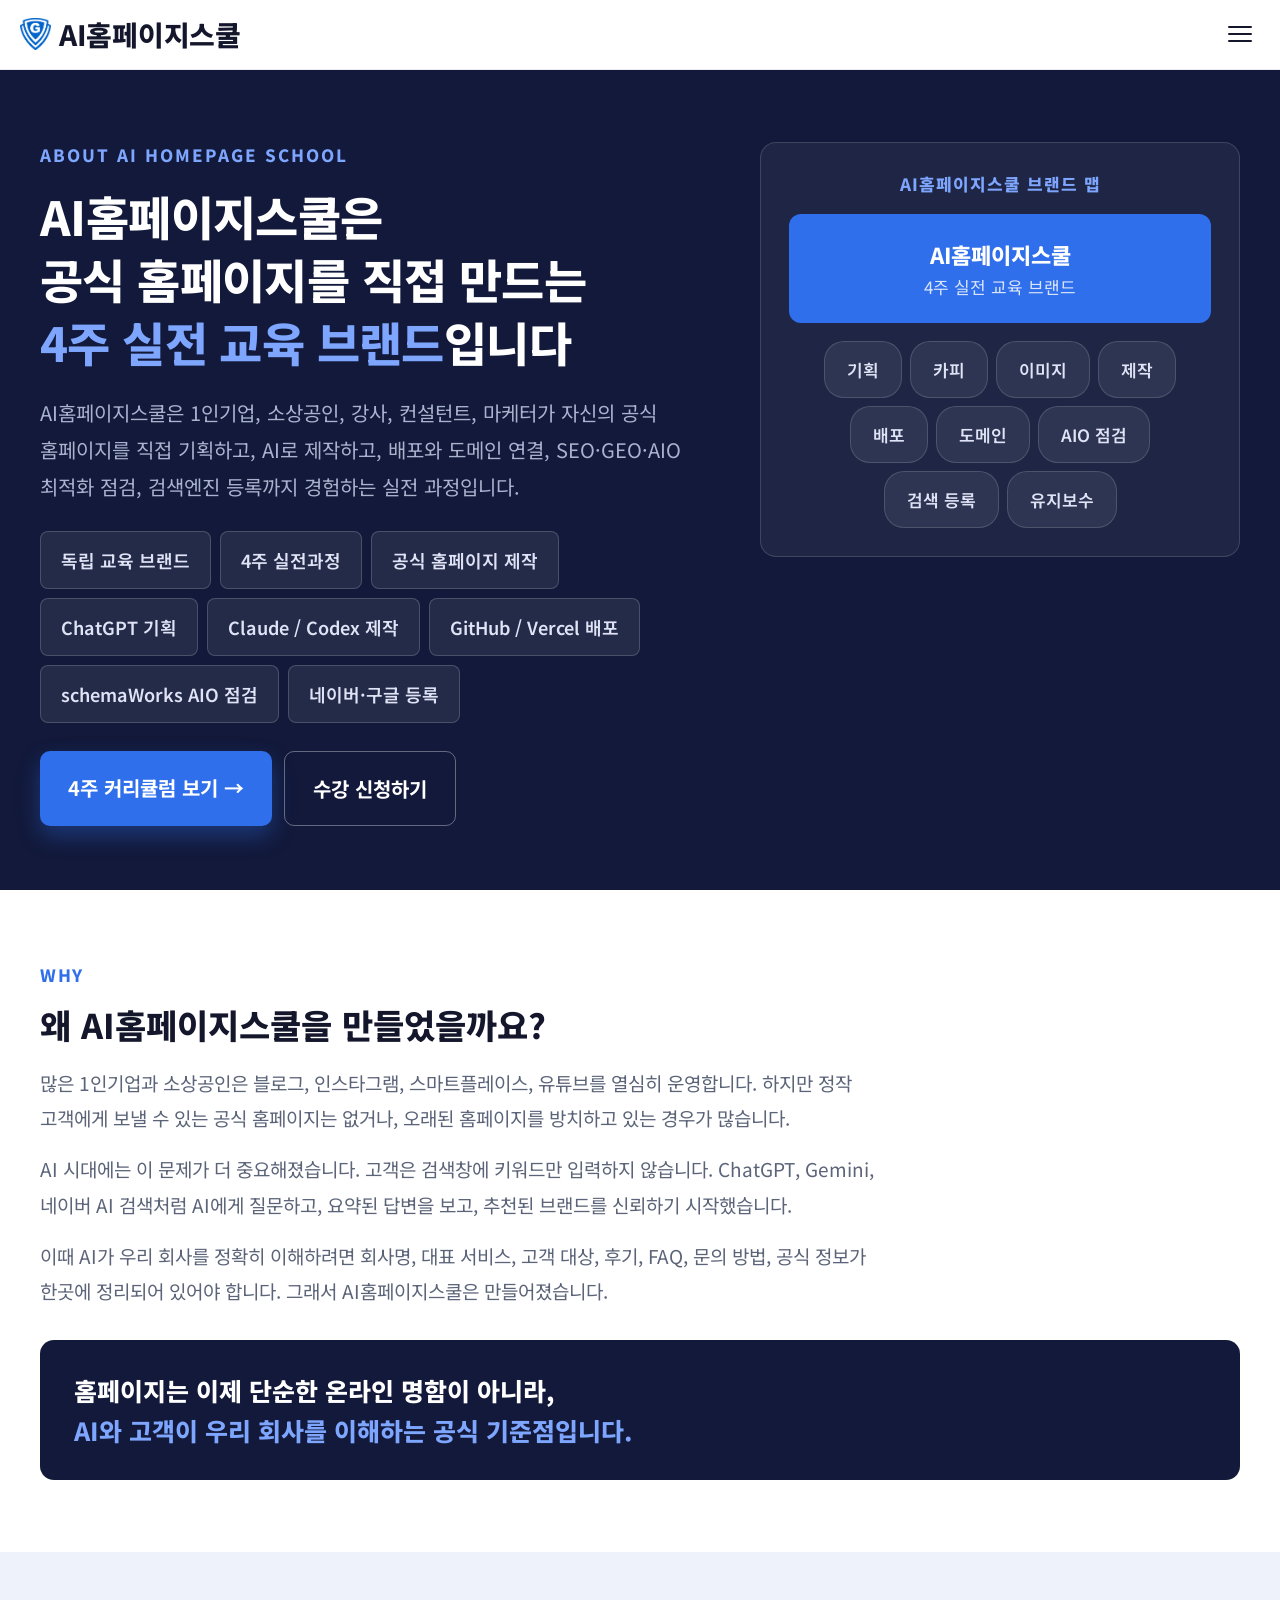
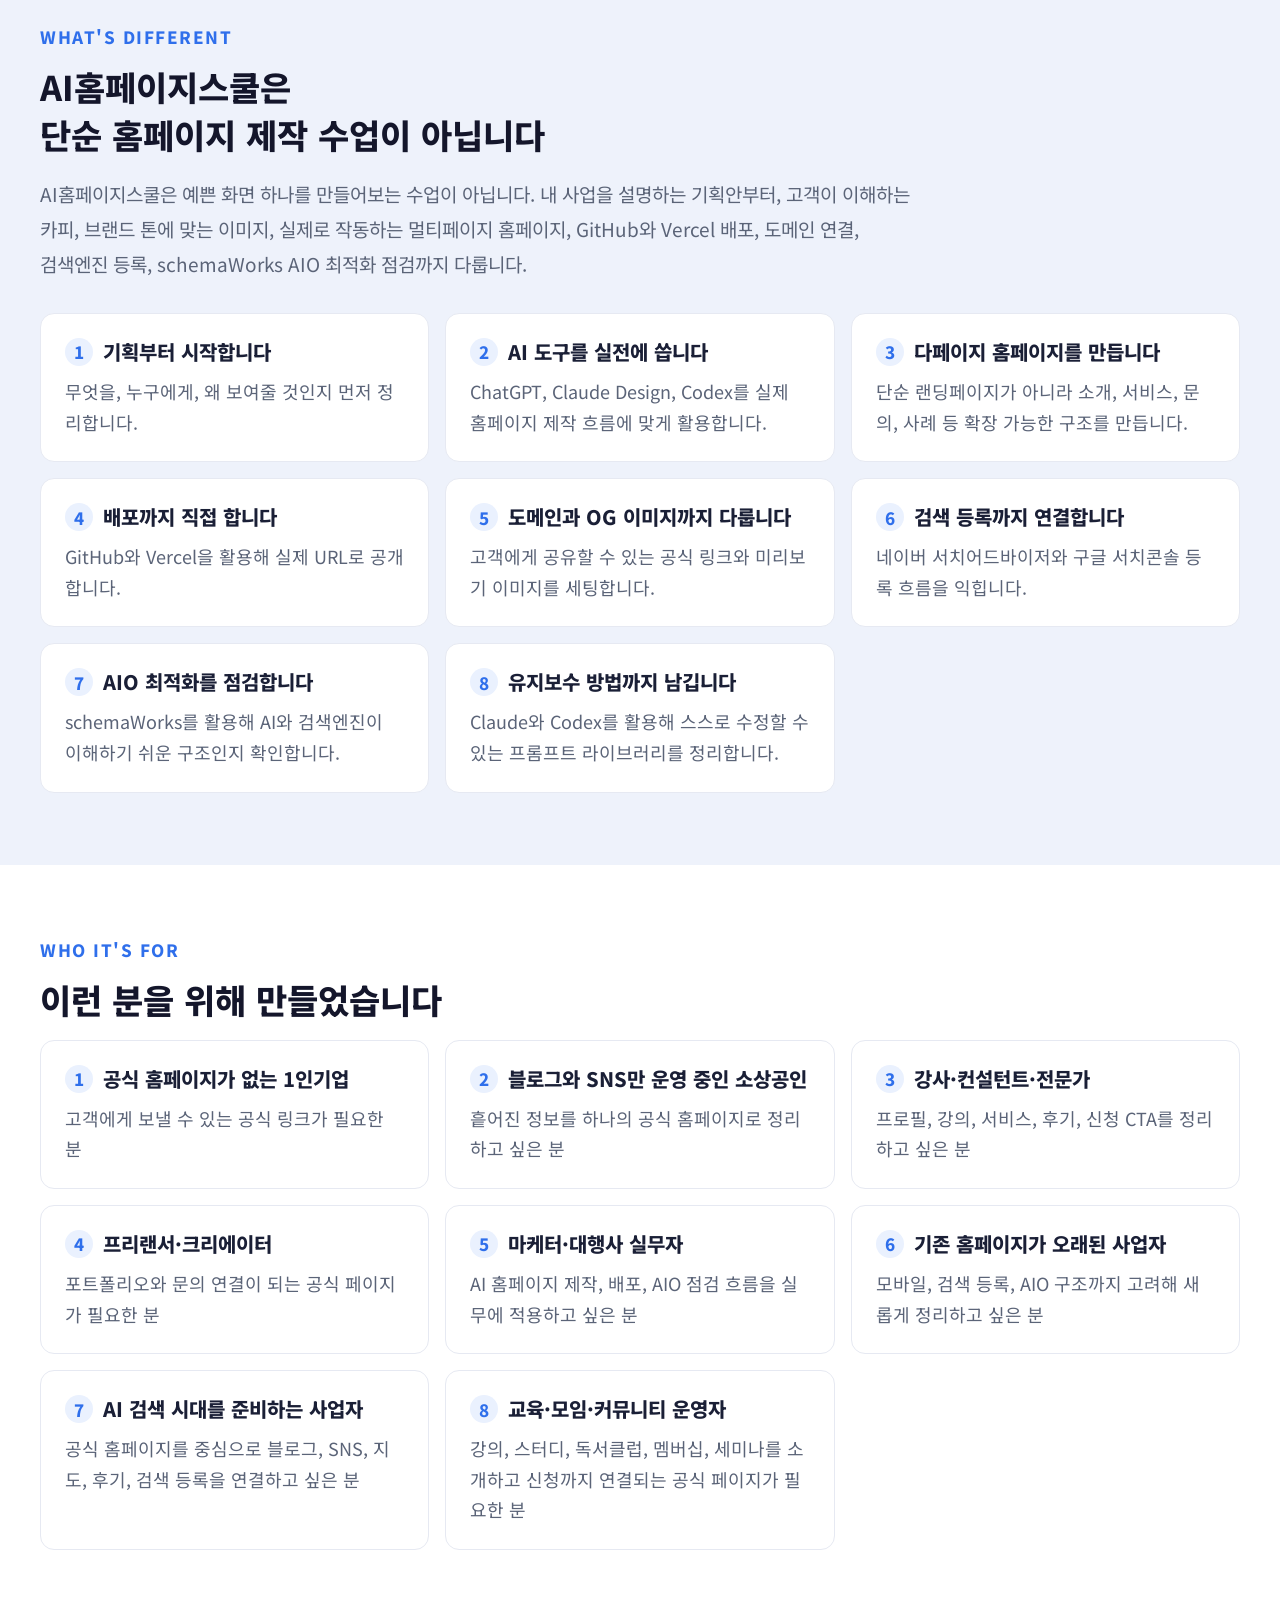
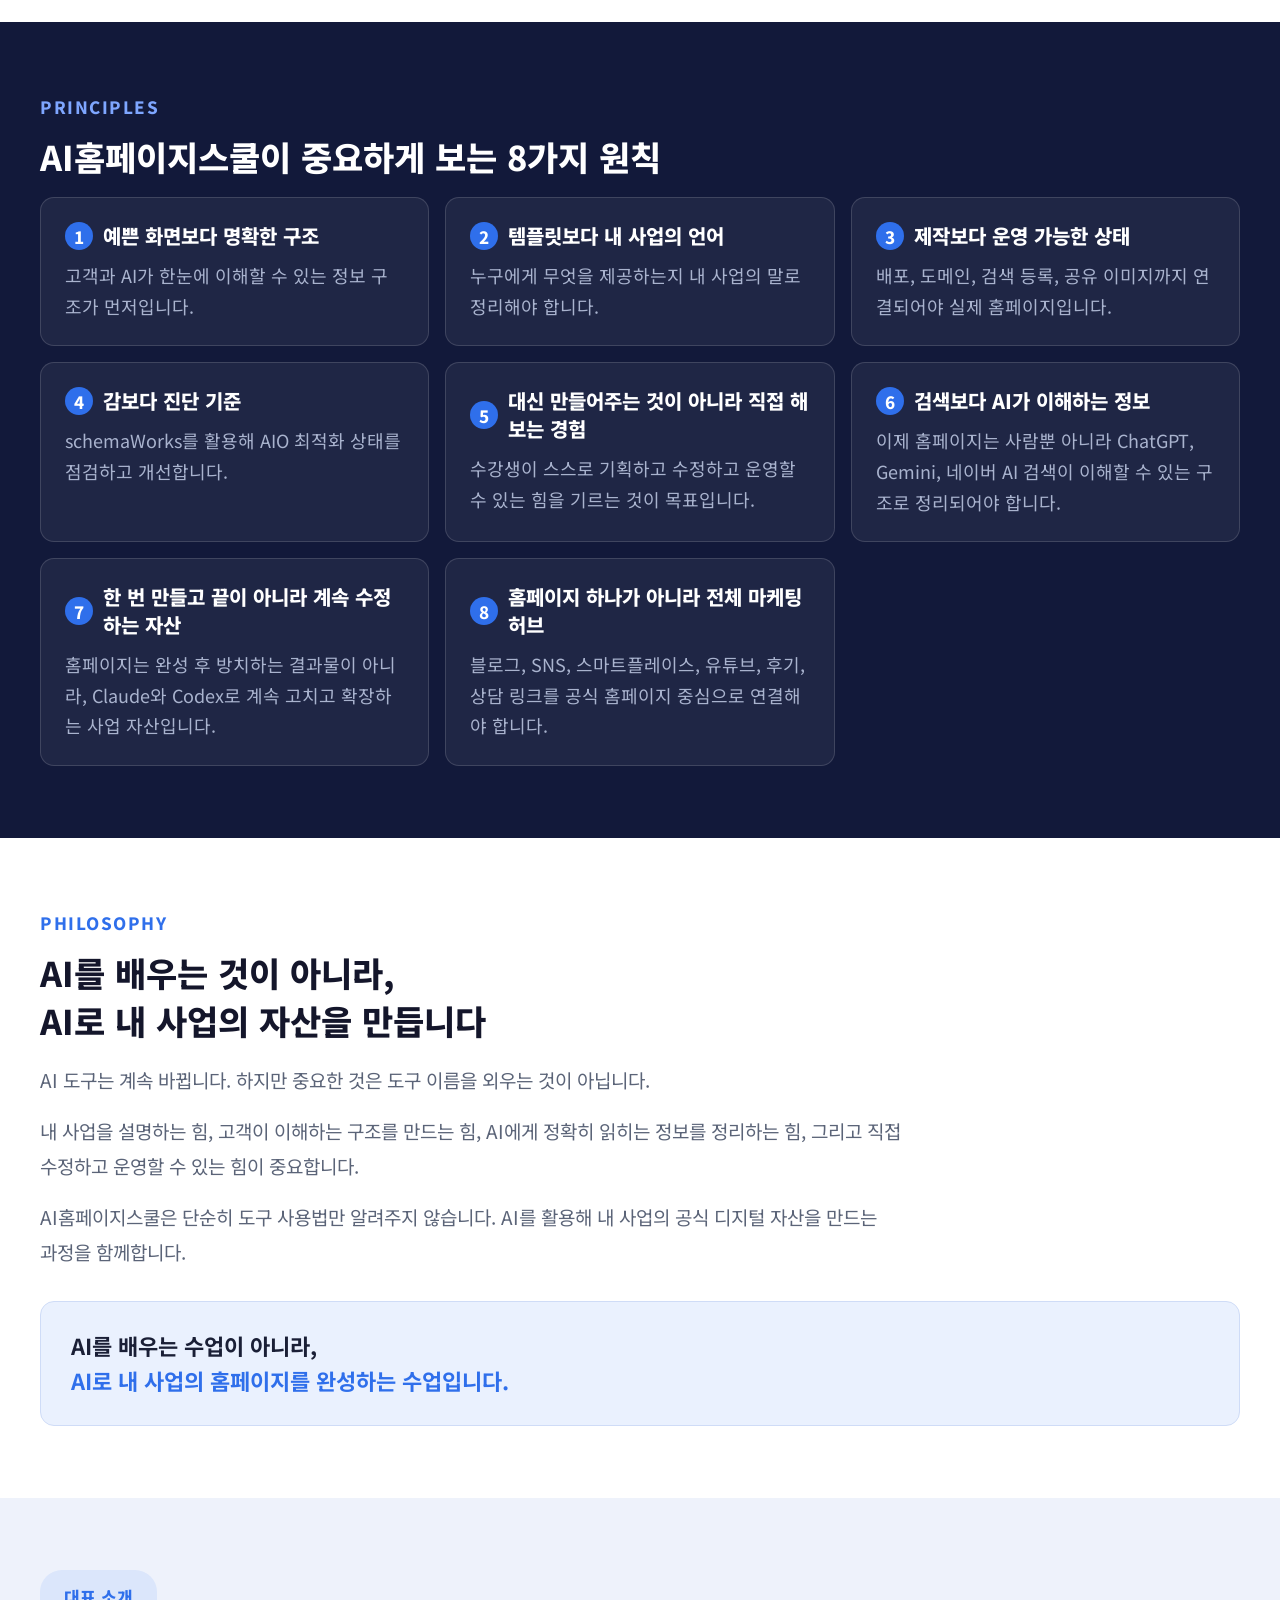
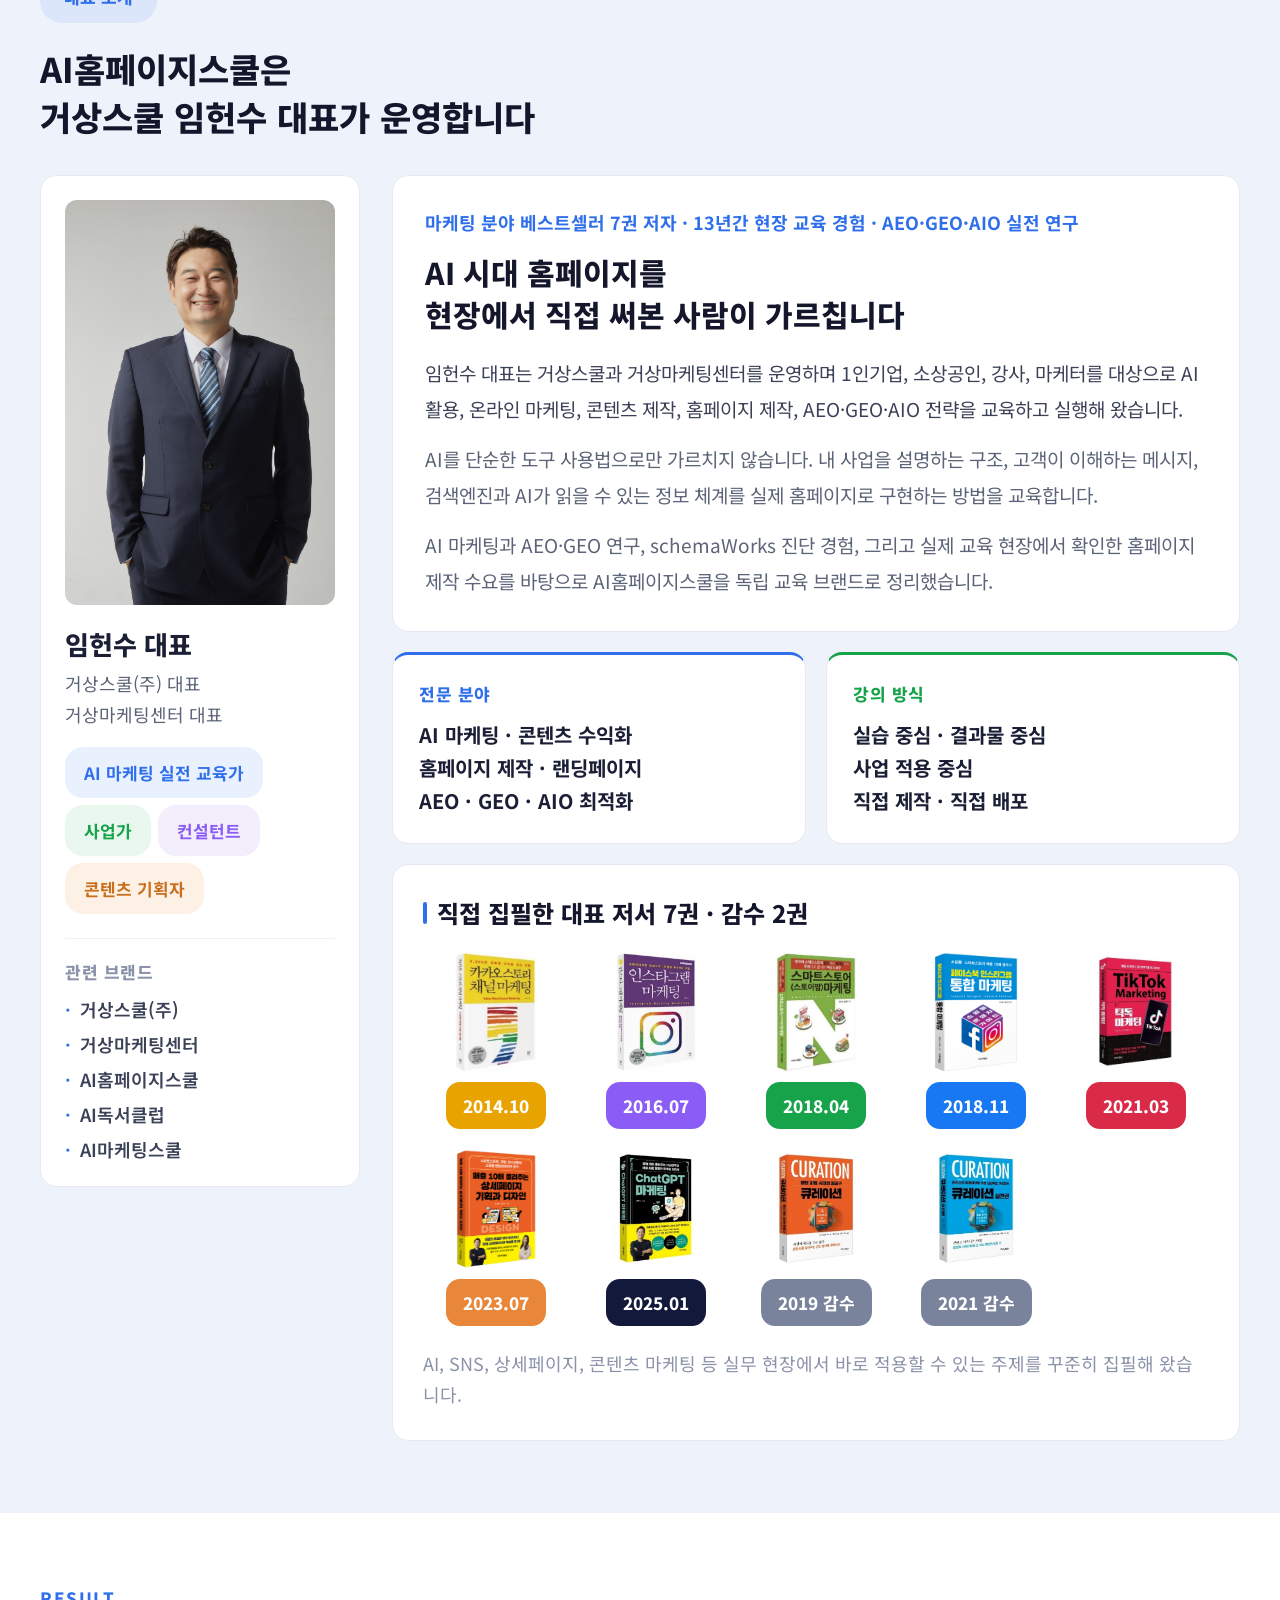
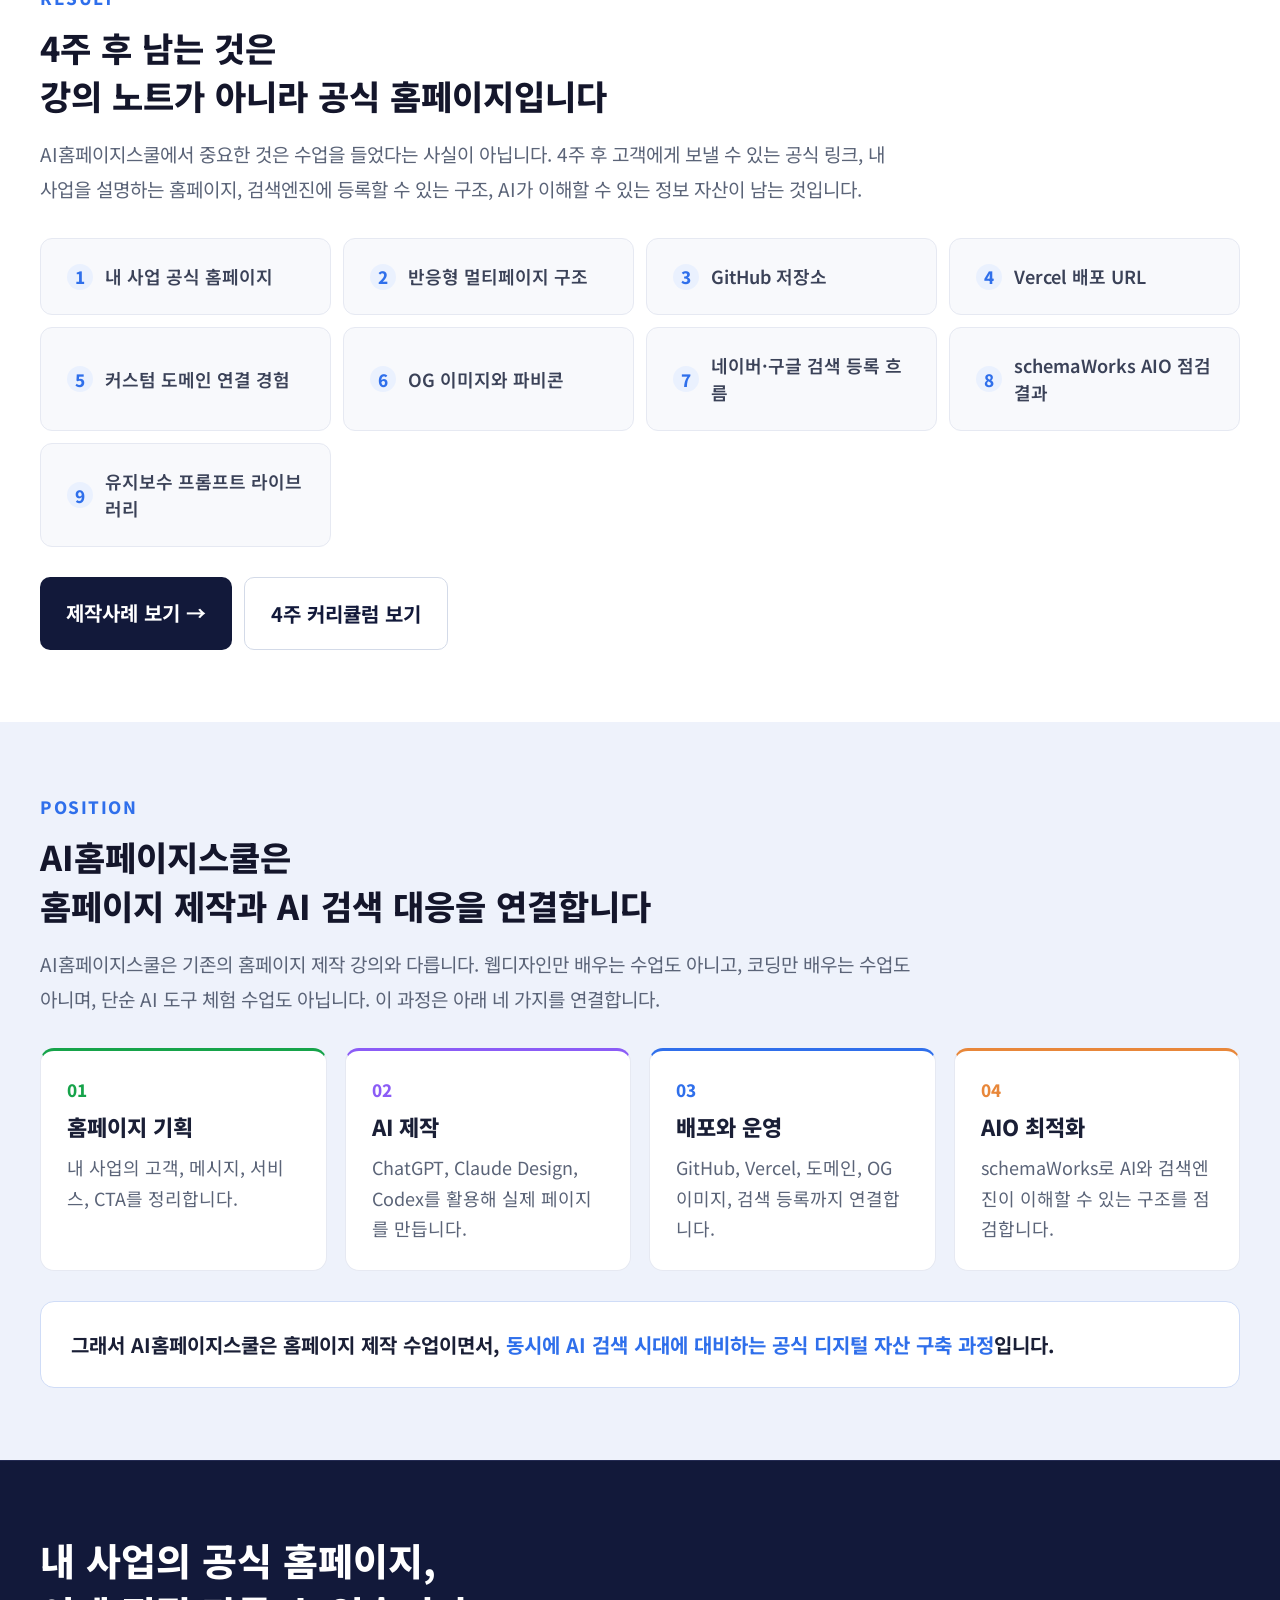
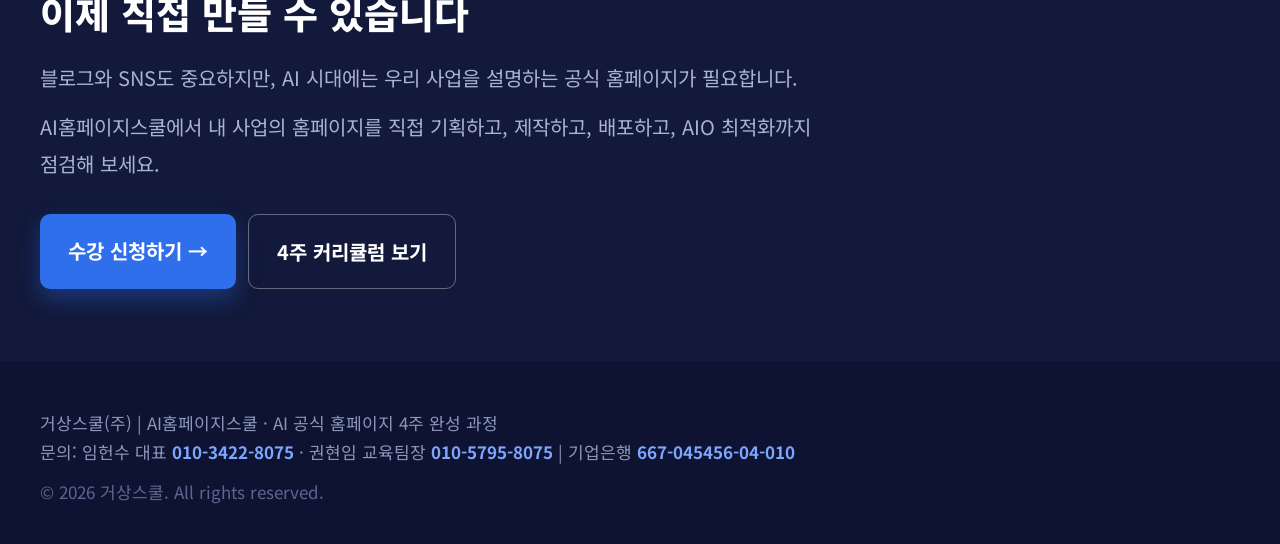
==== commit 7f22de01: "Add files via upload" ====
--- a/about/index.html
+++ b/about/index.html
@@ -2,44 +2,54 @@
 <html lang="ko">
 <head>
 <meta charset="UTF-8">
+<!-- Google tag (gtag.js) -->
+<script async src="https://www.googletagmanager.com/gtag/js?id=G-12X4W1DVM3"></script>
+<script>
+  window.dataLayer = window.dataLayer || [];
+  function gtag(){dataLayer.push(arguments);}
+  gtag('js', new Date());
+  gtag('config', 'G-12X4W1DVM3');
+</script>
 <meta name="viewport" content="width=device-width, initial-scale=1.0">
 <title>스쿨 소개 | AI홈페이지스쿨</title>
 <meta name="description" content="AI홈페이지스쿨은 1인기업과 소상공인이 AI로 공식 홈페이지를 직접 기획하고 제작하며, GitHub·Vercel 배포, 도메인 연결, SEO·GEO·AIO 최적화 점검, 네이버·구글 검색 등록까지 경험하는 4주 실전 교육 브랜드입니다.">
 <meta name="robots" content="index, follow">
-<link rel="canonical" href="https://aihomepage-indol.vercel.app/about">
+<link rel="canonical" href="https://aihomepage-school.vercel.app/about">
 <meta property="og:type" content="website">
 <meta property="og:site_name" content="AI홈페이지스쿨">
 <meta property="og:title" content="스쿨 소개 | AI홈페이지스쿨">
 <meta property="og:description" content="AI홈페이지스쿨은 1인기업과 소상공인이 AI로 공식 홈페이지를 직접 기획하고 제작하며, GitHub·Vercel 배포, 도메인 연결, SEO·GEO·AIO 최적화 점검, 네이버·구글 검색 등록까지 경험하는 4주 실전 교육 브랜드입니다.">
-<meta property="og:image" content="https://aihomepage-indol.vercel.app/og-image.png">
-<meta property="og:url" content="https://aihomepage-indol.vercel.app/about">
+<meta property="og:image" content="https://aihomepage-school.vercel.app/og-image.png">
+<meta property="og:url" content="https://aihomepage-school.vercel.app/about">
 <meta property="og:locale" content="ko_KR">
 <meta name="twitter:card" content="summary_large_image">
 <meta name="twitter:title" content="스쿨 소개 | AI홈페이지스쿨">
 <meta name="twitter:description" content="AI홈페이지스쿨은 1인기업과 소상공인이 AI로 공식 홈페이지를 직접 기획하고 제작하며, GitHub·Vercel 배포, 도메인 연결, SEO·GEO·AIO 최적화 점검, 네이버·구글 검색 등록까지 경험하는 4주 실전 교육 브랜드입니다.">
-<meta name="twitter:image" content="https://aihomepage-indol.vercel.app/og-image.png">
+<meta name="twitter:image" content="https://aihomepage-school.vercel.app/og-image.png">
 <link rel="icon" href="../assets/logo.png">
 <link rel="preconnect" href="https://fonts.googleapis.com">
 <link rel="preconnect" href="https://fonts.gstatic.com" crossorigin>
 <link href="https://fonts.googleapis.com/css2?family=Noto+Sans+KR:wght@400;500;600;700;800;900&display=swap" rel="stylesheet">
 <script type="application/ld+json">
-{"@context":"https://schema.org","@type":"AboutPage","@id":"https://aihomepage-indol.vercel.app/about#webpage","url":"https://aihomepage-indol.vercel.app/about","name":"스쿨 소개 | AI홈페이지스쿨","description":"AI홈페이지스쿨은 1인기업과 소상공인이 AI로 공식 홈페이지를 직접 기획하고 제작하며, GitHub·Vercel 배포, 도메인 연결, SEO·GEO·AIO 최적화 점검, 네이버·구글 검색 등록까지 경험하는 4주 실전 교육 브랜드입니다.","inLanguage":"ko-KR","isPartOf":{"@type":"WebSite","@id":"https://aihomepage-indol.vercel.app/#website","url":"https://aihomepage-indol.vercel.app","name":"AI홈페이지스쿨"},"about":{"@type":"Organization","@id":"https://aihomepage-indol.vercel.app/#organization","name":"AI홈페이지스쿨","url":"https://aihomepage-indol.vercel.app","founder":{"@type":"Person","name":"임헌수","jobTitle":"거상스쿨 대표"}},"breadcrumb":{"@type":"BreadcrumbList","itemListElement":[{"@type":"ListItem","position":1,"name":"홈","item":"https://aihomepage-indol.vercel.app/"},{"@type":"ListItem","position":2,"name":"스쿨 소개","item":"https://aihomepage-indol.vercel.app/about"}]}}
+{"@context":"https://schema.org","@type":"AboutPage","@id":"https://aihomepage-school.vercel.app/about#webpage","url":"https://aihomepage-school.vercel.app/about","name":"스쿨 소개 | AI홈페이지스쿨","description":"AI홈페이지스쿨은 1인기업과 소상공인이 AI로 공식 홈페이지를 직접 기획하고 제작하며, GitHub·Vercel 배포, 도메인 연결, SEO·GEO·AIO 최적화 점검, 네이버·구글 검색 등록까지 경험하는 4주 실전 교육 브랜드입니다.","inLanguage":"ko-KR","isPartOf":{"@type":"WebSite","@id":"https://aihomepage-school.vercel.app/#website","url":"https://aihomepage-school.vercel.app","name":"AI홈페이지스쿨"},"about":{"@type":"Organization","@id":"https://aihomepage-school.vercel.app/#organization","name":"AI홈페이지스쿨","url":"https://aihomepage-school.vercel.app","founder":{"@type":"Person","name":"임헌수","jobTitle":"거상스쿨 대표"}},"breadcrumb":{"@type":"BreadcrumbList","itemListElement":[{"@type":"ListItem","position":1,"name":"홈","item":"https://aihomepage-school.vercel.app/"},{"@type":"ListItem","position":2,"name":"스쿨 소개","item":"https://aihomepage-school.vercel.app/about"}]}}
 </script>
 <style>
   *{box-sizing:border-box;}
   body{margin:0;font-family:'Noto Sans KR',-apple-system,BlinkMacSystemFont,'Apple SD Gothic Neo',sans-serif;background:#f5f7fb;color:#14162b;-webkit-font-smoothing:antialiased;overflow-x:hidden;}
   a{color:#2f6feb;} a:hover{color:#1d54c4;}
   h1,h2,h3,p{word-break:keep-all;text-wrap:pretty;}
-  @media (max-width:1160px){
+  @media (max-width: 1400px){
+    [data-spacer]{height:70px!important;}
+    header{min-height:70px!important;}
     .dnav{display:none!important;}
     .burger{display:flex!important;}
     .hdr{padding:14px 20px!important;}
   }
   @media (max-width:768px){
     .pad{padding-left:18px!important;padding-right:18px!important;padding-top:48px!important;padding-bottom:48px!important;}
-    h1{font-size:30px!important;}
-    h2{font-size:25px!important;}
-    h3{font-size:20px!important;}
+    h1{font-size:32px!important;}
+    h2{font-size:27px!important;}
+    h3{font-size:22px!important;}
     .col{min-width:0!important;flex-basis:100%!important;max-width:100%!important;}
     .ctarow{flex-direction:column!important;}
     .ctarow > a{text-align:center;}
@@ -49,19 +59,19 @@
 </head>
 <body>
 
-  <header style="position:fixed;top:0;left:0;right:0;z-index:50;background:#fff;border-bottom:1px solid #ececf2;min-height:64px;">
+  <header style="position:fixed;top:0;left:0;right:0;z-index:50;background:#fff;border-bottom:1px solid #ececf2;min-height:94px;">
     <div style="max-width:1340px;margin:0 auto;display:flex;align-items:center;justify-content:space-between;padding:14px 40px;gap:20px;" class="hdr">
-      <a href="/" style="display:flex;align-items:center;gap:8px;color:#14162b;font-weight:800;font-size:23px;letter-spacing:-0.3px;white-space:nowrap;text-decoration:none;">
-        <img src="../assets/logo.png" alt="AI홈페이지스쿨" style="height:28px;width:auto;display:block;">AI홈페이지스쿨
+      <a href="/" style="display:flex;align-items:center;gap:8px;color:#14162b;font-weight:800;font-size:28px;letter-spacing:-0.3px;white-space:nowrap;text-decoration:none;">
+        <img src="../assets/logo.png" alt="AI홈페이지스쿨" style="height:32px;width:auto;display:block;">AI홈페이지스쿨
       </a>
-      <nav class="dnav" style="display:flex;align-items:center;gap:20px;">
-        <a href="/about" style="color:#2f6feb;font-size:17px;font-weight:700;white-space:nowrap;text-decoration:none;">스쿨 소개</a>
-        <a href="/curriculum" style="color:#3b4258;font-size:17px;font-weight:500;white-space:nowrap;text-decoration:none;">4주 커리큘럼</a>
-        <a href="/aio" style="color:#3b4258;font-size:17px;font-weight:500;white-space:nowrap;text-decoration:none;">AIO 홈페이지</a>
-        <a href="/schemaworks" style="color:#3b4258;font-size:17px;font-weight:500;white-space:nowrap;text-decoration:none;">스키마웍스</a>
-        <a href="/examples" style="color:#3b4258;font-size:17px;font-weight:500;white-space:nowrap;text-decoration:none;">제작사례</a>
-        <a href="/apply" style="color:#3b4258;font-size:17px;font-weight:500;white-space:nowrap;text-decoration:none;">수강 안내</a>
-        <a href="/apply" style="background:#2f6feb;color:#fff;font-size:17px;font-weight:700;padding:10px 18px;border-radius:8px;white-space:nowrap;text-decoration:none;">수강 신청하기</a>
+      <nav class="dnav" style="display:flex;align-items:center;gap:16px;">
+        <a href="/about" style="color:#2f6feb;font-size:23px;font-weight:700;white-space:nowrap;text-decoration:none;">스쿨 소개</a>
+        <a href="/curriculum" style="color:#3b4258;font-size:23px;font-weight:500;white-space:nowrap;text-decoration:none;">4주 커리큘럼</a>
+        <a href="/aio" style="color:#3b4258;font-size:23px;font-weight:500;white-space:nowrap;text-decoration:none;">AEO·GEO 대비</a>
+        <a href="/schemaworks" style="color:#3b4258;font-size:23px;font-weight:500;white-space:nowrap;text-decoration:none;">스키마웍스</a>
+        <a href="/examples" style="color:#3b4258;font-size:23px;font-weight:500;white-space:nowrap;text-decoration:none;">제작사례</a>
+        <a href="/apply" style="color:#3b4258;font-size:23px;font-weight:500;white-space:nowrap;text-decoration:none;">수강 안내</a>
+        <a href="/apply" style="background:#2f6feb;color:#fff;font-size:23px;font-weight:700;padding:16px 24px;border-radius:8px;white-space:nowrap;text-decoration:none;">수강 신청하기</a>
       </nav>
       <div class="burger" onclick="document.getElementById('mnav').style.display=document.getElementById('mnav').style.display==='flex'?'none':'flex'" style="display:none;flex-direction:column;justify-content:center;gap:5px;width:32px;height:32px;cursor:pointer;">
         <div style="width:24px;height:2px;background:#14162b;border-radius:2px;"></div>
@@ -70,43 +80,43 @@
       </div>
     </div>
     <div id="mnav" style="display:none;flex-direction:column;background:#fff;border-top:1px solid #ececf2;padding:12px 20px 20px;gap:2px;">
-      <a href="/about" style="color:#3b4258;font-size:17px;font-weight:600;padding:12px 4px;border-bottom:1px solid #f1f2f6;text-decoration:none;">스쿨 소개</a>
-      <a href="/curriculum" style="color:#3b4258;font-size:17px;font-weight:600;padding:12px 4px;border-bottom:1px solid #f1f2f6;text-decoration:none;">4주 커리큘럼</a>
-      <a href="/aio" style="color:#3b4258;font-size:17px;font-weight:600;padding:12px 4px;border-bottom:1px solid #f1f2f6;text-decoration:none;">AIO 홈페이지</a>
-      <a href="/schemaworks" style="color:#3b4258;font-size:17px;font-weight:600;padding:12px 4px;border-bottom:1px solid #f1f2f6;text-decoration:none;">스키마웍스</a>
-      <a href="/examples" style="color:#3b4258;font-size:17px;font-weight:600;padding:12px 4px;border-bottom:1px solid #f1f2f6;text-decoration:none;">제작사례</a>
-      <a href="/apply" style="color:#3b4258;font-size:17px;font-weight:600;padding:12px 4px;border-bottom:1px solid #f1f2f6;text-decoration:none;">수강 안내</a>
-      <a href="/apply" style="background:#2f6feb;color:#fff;font-size:17px;font-weight:700;padding:13px 18px;border-radius:8px;text-align:center;margin-top:10px;text-decoration:none;">수강 신청하기</a>
+      <a href="/about" style="color:#3b4258;font-size:23px;font-weight:600;padding:12px 4px;border-bottom:1px solid #f1f2f6;text-decoration:none;">스쿨 소개</a>
+      <a href="/curriculum" style="color:#3b4258;font-size:23px;font-weight:600;padding:12px 4px;border-bottom:1px solid #f1f2f6;text-decoration:none;">4주 커리큘럼</a>
+      <a href="/aio" style="color:#3b4258;font-size:23px;font-weight:600;padding:12px 4px;border-bottom:1px solid #f1f2f6;text-decoration:none;">AEO·GEO 대비</a>
+      <a href="/schemaworks" style="color:#3b4258;font-size:23px;font-weight:600;padding:12px 4px;border-bottom:1px solid #f1f2f6;text-decoration:none;">스키마웍스</a>
+      <a href="/examples" style="color:#3b4258;font-size:23px;font-weight:600;padding:12px 4px;border-bottom:1px solid #f1f2f6;text-decoration:none;">제작사례</a>
+      <a href="/apply" style="color:#3b4258;font-size:23px;font-weight:600;padding:12px 4px;border-bottom:1px solid #f1f2f6;text-decoration:none;">수강 안내</a>
+      <a href="/apply" style="background:#2f6feb;color:#fff;font-size:23px;font-weight:700;padding:19px 24px;border-radius:8px;text-align:center;margin-top:10px;text-decoration:none;">수강 신청하기</a>
     </div>
   </header>
-  <div style="height:66px;"></div>
+  <div data-spacer style="height:94px;"></div>
 
   <!-- HERO -->
   <section class="pad" style="background:#12193a;padding:72px 40px 64px;">
     <div style="max-width:1340px;margin:0 auto;display:flex;gap:56px;flex-wrap:wrap;align-items:flex-start;justify-content:space-between;">
       <div style="flex:1 1 540px;min-width:400px;max-width:680px;" class="col">
-        <div style="font-size:14px;font-weight:800;color:#7ea6ff;letter-spacing:2px;margin-bottom:18px;">ABOUT AI HOMEPAGE SCHOOL</div>
-        <h1 style="font-size:42px;line-height:1.34;font-weight:800;margin:0 0 20px;color:#fff;letter-spacing:-0.6px;">AI홈페이지스쿨은<br>공식 홈페이지를 직접 만드는<br><span style="color:#7ea6ff;">4주 실전 교육 브랜드</span>입니다</h1>
-        <p style="font-size:19px;line-height:1.85;color:#a9b3ce;margin:0 0 26px;">
+        <div style="font-size:17px;font-weight:800;color:#7ea6ff;letter-spacing:2px;margin-bottom:18px;">ABOUT AI HOMEPAGE SCHOOL</div>
+        <h1 style="font-size:47px;line-height:1.34;font-weight:800;margin:0 0 20px;color:#fff;letter-spacing:-0.6px;">AI홈페이지스쿨은<br>공식 홈페이지를 직접 만드는<br><span style="color:#7ea6ff;">4주 실전 교육 브랜드</span>입니다</h1>
+        <p style="font-size:20px;line-height:1.85;color:#a9b3ce;margin:0 0 26px;">
           AI홈페이지스쿨은 1인기업, 소상공인, 강사, 컨설턴트, 마케터가 자신의 공식 홈페이지를 직접 기획하고, AI로 제작하고, 배포와 도메인 연결, SEO·GEO·AIO 최적화 점검, 검색엔진 등록까지 경험하는 실전 과정입니다.
         </p>
         <div style="display:flex;gap:9px;flex-wrap:wrap;margin-bottom:28px;">
-          <div style="background:rgba(255,255,255,0.08);border:1px solid rgba(255,255,255,0.18);border-radius:8px;padding:9px 14px;font-size:16px;font-weight:600;color:#dfe3f5;">독립 교육 브랜드</div><div style="background:rgba(255,255,255,0.08);border:1px solid rgba(255,255,255,0.18);border-radius:8px;padding:9px 14px;font-size:16px;font-weight:600;color:#dfe3f5;">4주 실전과정</div><div style="background:rgba(255,255,255,0.08);border:1px solid rgba(255,255,255,0.18);border-radius:8px;padding:9px 14px;font-size:16px;font-weight:600;color:#dfe3f5;">공식 홈페이지 제작</div><div style="background:rgba(255,255,255,0.08);border:1px solid rgba(255,255,255,0.18);border-radius:8px;padding:9px 14px;font-size:16px;font-weight:600;color:#dfe3f5;">ChatGPT 기획</div><div style="background:rgba(255,255,255,0.08);border:1px solid rgba(255,255,255,0.18);border-radius:8px;padding:9px 14px;font-size:16px;font-weight:600;color:#dfe3f5;">Claude / Codex 제작</div><div style="background:rgba(255,255,255,0.08);border:1px solid rgba(255,255,255,0.18);border-radius:8px;padding:9px 14px;font-size:16px;font-weight:600;color:#dfe3f5;">GitHub / Vercel 배포</div><div style="background:rgba(255,255,255,0.08);border:1px solid rgba(255,255,255,0.18);border-radius:8px;padding:9px 14px;font-size:16px;font-weight:600;color:#dfe3f5;">schemaWorks AIO 점검</div><div style="background:rgba(255,255,255,0.08);border:1px solid rgba(255,255,255,0.18);border-radius:8px;padding:9px 14px;font-size:16px;font-weight:600;color:#dfe3f5;">네이버·구글 등록</div>
+          <div style="background:rgba(255,255,255,0.08);border:1px solid rgba(255,255,255,0.18);border-radius:8px;padding:15px 20px;font-size:18px;font-weight:600;color:#dfe3f5;">독립 교육 브랜드</div><div style="background:rgba(255,255,255,0.08);border:1px solid rgba(255,255,255,0.18);border-radius:8px;padding:15px 20px;font-size:18px;font-weight:600;color:#dfe3f5;">4주 실전과정</div><div style="background:rgba(255,255,255,0.08);border:1px solid rgba(255,255,255,0.18);border-radius:8px;padding:15px 20px;font-size:18px;font-weight:600;color:#dfe3f5;">공식 홈페이지 제작</div><div style="background:rgba(255,255,255,0.08);border:1px solid rgba(255,255,255,0.18);border-radius:8px;padding:15px 20px;font-size:18px;font-weight:600;color:#dfe3f5;">ChatGPT 기획</div><div style="background:rgba(255,255,255,0.08);border:1px solid rgba(255,255,255,0.18);border-radius:8px;padding:15px 20px;font-size:18px;font-weight:600;color:#dfe3f5;">Claude / Codex 제작</div><div style="background:rgba(255,255,255,0.08);border:1px solid rgba(255,255,255,0.18);border-radius:8px;padding:15px 20px;font-size:18px;font-weight:600;color:#dfe3f5;">GitHub / Vercel 배포</div><div style="background:rgba(255,255,255,0.08);border:1px solid rgba(255,255,255,0.18);border-radius:8px;padding:15px 20px;font-size:18px;font-weight:600;color:#dfe3f5;">schemaWorks AIO 점검</div><div style="background:rgba(255,255,255,0.08);border:1px solid rgba(255,255,255,0.18);border-radius:8px;padding:15px 20px;font-size:18px;font-weight:600;color:#dfe3f5;">네이버·구글 등록</div>
         </div>
         <div style="display:flex;gap:12px;flex-wrap:wrap;" class="ctarow">
-          <a href="/curriculum" style="background:#2f6feb;color:#fff;font-weight:700;font-size:19px;padding:16px 28px;border-radius:10px;text-decoration:none;box-shadow:0 10px 22px rgba(47,111,235,0.35);">4주 커리큘럼 보기 →</a>
-          <a href="/apply" style="background:transparent;color:#fff;font-weight:700;font-size:19px;padding:16px 28px;border-radius:10px;border:1px solid rgba(255,255,255,0.35);text-decoration:none;">수강 신청하기</a>
+          <a href="/curriculum" style="background:#2f6feb;color:#fff;font-weight:700;font-size:20px;padding:22px 28px;border-radius:10px;text-decoration:none;box-shadow:0 10px 22px rgba(47,111,235,0.35);">4주 커리큘럼 보기 →</a>
+          <a href="/apply" style="background:transparent;color:#fff;font-weight:700;font-size:20px;padding:22px 28px;border-radius:10px;border:1px solid rgba(255,255,255,0.35);text-decoration:none;">수강 신청하기</a>
         </div>
       </div>
 
       <div style="flex:1 1 380px;min-width:340px;max-width:480px;background:rgba(255,255,255,0.06);border:1px solid rgba(255,255,255,0.14);border-radius:16px;padding:28px;" class="col">
-        <div style="color:#7ea6ff;font-size:14px;font-weight:800;letter-spacing:1px;margin-bottom:18px;text-align:center;">AI홈페이지스쿨 브랜드 맵</div>
-        <div style="background:#2f6feb;border-radius:12px;padding:18px;text-align:center;margin-bottom:18px;">
-          <div style="color:#fff;font-size:21px;font-weight:800;">AI홈페이지스쿨</div>
-          <div style="color:rgba(255,255,255,0.82);font-size:15px;margin-top:4px;">4주 실전 교육 브랜드</div>
+        <div style="color:#7ea6ff;font-size:17px;font-weight:800;letter-spacing:1px;margin-bottom:18px;text-align:center;">AI홈페이지스쿨 브랜드 맵</div>
+        <div style="background:#2f6feb;border-radius:12px;padding:24px;text-align:center;margin-bottom:18px;">
+          <div style="color:#fff;font-size:22px;font-weight:800;">AI홈페이지스쿨</div>
+          <div style="color:rgba(255,255,255,0.82);font-size:17px;margin-top:4px;">4주 실전 교육 브랜드</div>
         </div>
         <div style="display:flex;flex-wrap:wrap;gap:8px;justify-content:center;">
-          <div style="background:rgba(255,255,255,0.07);border:1px solid rgba(255,255,255,0.15);border-radius:20px;padding:9px 16px;font-size:15px;font-weight:600;color:#dfe3f5;">기획</div><div style="background:rgba(255,255,255,0.07);border:1px solid rgba(255,255,255,0.15);border-radius:20px;padding:9px 16px;font-size:15px;font-weight:600;color:#dfe3f5;">카피</div><div style="background:rgba(255,255,255,0.07);border:1px solid rgba(255,255,255,0.15);border-radius:20px;padding:9px 16px;font-size:15px;font-weight:600;color:#dfe3f5;">이미지</div><div style="background:rgba(255,255,255,0.07);border:1px solid rgba(255,255,255,0.15);border-radius:20px;padding:9px 16px;font-size:15px;font-weight:600;color:#dfe3f5;">제작</div><div style="background:rgba(255,255,255,0.07);border:1px solid rgba(255,255,255,0.15);border-radius:20px;padding:9px 16px;font-size:15px;font-weight:600;color:#dfe3f5;">배포</div><div style="background:rgba(255,255,255,0.07);border:1px solid rgba(255,255,255,0.15);border-radius:20px;padding:9px 16px;font-size:15px;font-weight:600;color:#dfe3f5;">도메인</div><div style="background:rgba(255,255,255,0.07);border:1px solid rgba(255,255,255,0.15);border-radius:20px;padding:9px 16px;font-size:15px;font-weight:600;color:#dfe3f5;">AIO 점검</div><div style="background:rgba(255,255,255,0.07);border:1px solid rgba(255,255,255,0.15);border-radius:20px;padding:9px 16px;font-size:15px;font-weight:600;color:#dfe3f5;">검색 등록</div><div style="background:rgba(255,255,255,0.07);border:1px solid rgba(255,255,255,0.15);border-radius:20px;padding:9px 16px;font-size:15px;font-weight:600;color:#dfe3f5;">유지보수</div>
+          <div style="background:rgba(255,255,255,0.07);border:1px solid rgba(255,255,255,0.15);border-radius:20px;padding:15px 22px;font-size:17px;font-weight:600;color:#dfe3f5;">기획</div><div style="background:rgba(255,255,255,0.07);border:1px solid rgba(255,255,255,0.15);border-radius:20px;padding:15px 22px;font-size:17px;font-weight:600;color:#dfe3f5;">카피</div><div style="background:rgba(255,255,255,0.07);border:1px solid rgba(255,255,255,0.15);border-radius:20px;padding:15px 22px;font-size:17px;font-weight:600;color:#dfe3f5;">이미지</div><div style="background:rgba(255,255,255,0.07);border:1px solid rgba(255,255,255,0.15);border-radius:20px;padding:15px 22px;font-size:17px;font-weight:600;color:#dfe3f5;">제작</div><div style="background:rgba(255,255,255,0.07);border:1px solid rgba(255,255,255,0.15);border-radius:20px;padding:15px 22px;font-size:17px;font-weight:600;color:#dfe3f5;">배포</div><div style="background:rgba(255,255,255,0.07);border:1px solid rgba(255,255,255,0.15);border-radius:20px;padding:15px 22px;font-size:17px;font-weight:600;color:#dfe3f5;">도메인</div><div style="background:rgba(255,255,255,0.07);border:1px solid rgba(255,255,255,0.15);border-radius:20px;padding:15px 22px;font-size:17px;font-weight:600;color:#dfe3f5;">AIO 점검</div><div style="background:rgba(255,255,255,0.07);border:1px solid rgba(255,255,255,0.15);border-radius:20px;padding:15px 22px;font-size:17px;font-weight:600;color:#dfe3f5;">검색 등록</div><div style="background:rgba(255,255,255,0.07);border:1px solid rgba(255,255,255,0.15);border-radius:20px;padding:15px 22px;font-size:17px;font-weight:600;color:#dfe3f5;">유지보수</div>
         </div>
       </div>
     </div>
@@ -114,239 +124,239 @@
 
 
   <section class="pad" style="background:#ffffff;padding:72px 40px;">
-    <div style="max-width:1340px;margin:0 auto;"><div style="font-size:14px;font-weight:800;color:#2f6feb;letter-spacing:1.5px;margin-bottom:14px;">WHY</div><h2 style="font-size:32px;font-weight:800;margin:0 0 16px;color:#14162b;line-height:1.42;">왜 AI홈페이지스쿨을 만들었을까요?</h2><p style="font-size:18px;line-height:1.85;color:#5b6478;margin:0 0 16px;max-width:880px;">많은 1인기업과 소상공인은 블로그, 인스타그램, 스마트플레이스, 유튜브를 열심히 운영합니다. 하지만 정작 고객에게 보낼 수 있는 공식 홈페이지는 없거나, 오래된 홈페이지를 방치하고 있는 경우가 많습니다.</p><p style="font-size:18px;line-height:1.85;color:#5b6478;margin:0 0 16px;max-width:880px;">AI 시대에는 이 문제가 더 중요해졌습니다. 고객은 검색창에 키워드만 입력하지 않습니다. ChatGPT, Gemini, 네이버 AI 검색처럼 AI에게 질문하고, 요약된 답변을 보고, 추천된 브랜드를 신뢰하기 시작했습니다.</p><p style="font-size:18px;line-height:1.85;color:#5b6478;margin:0 0 32px;max-width:880px;">이때 AI가 우리 회사를 정확히 이해하려면 회사명, 대표 서비스, 고객 대상, 후기, FAQ, 문의 방법, 공식 정보가 한곳에 정리되어 있어야 합니다. 그래서 AI홈페이지스쿨은 만들어졌습니다.</p><div style="background:#12193a;border-radius:14px;padding:30px 34px;">
-      <div style="color:#fff;font-size:23px;font-weight:800;line-height:1.6;">홈페이지는 이제 단순한 온라인 명함이 아니라,<br><span style="color:#7ea6ff;">AI와 고객이 우리 회사를 이해하는 공식 기준점입니다.</span></div>
+    <div style="max-width:1340px;margin:0 auto;"><div style="font-size:17px;font-weight:800;color:#2f6feb;letter-spacing:1.5px;margin-bottom:14px;">WHY</div><h2 style="font-size:34px;font-weight:800;margin:0 0 16px;color:#14162b;line-height:1.42;">왜 AI홈페이지스쿨을 만들었을까요?</h2><p style="font-size:19px;line-height:1.85;color:#5b6478;margin:0 0 16px;max-width:880px;">많은 1인기업과 소상공인은 블로그, 인스타그램, 스마트플레이스, 유튜브를 열심히 운영합니다. 하지만 정작 고객에게 보낼 수 있는 공식 홈페이지는 없거나, 오래된 홈페이지를 방치하고 있는 경우가 많습니다.</p><p style="font-size:19px;line-height:1.85;color:#5b6478;margin:0 0 16px;max-width:880px;">AI 시대에는 이 문제가 더 중요해졌습니다. 고객은 검색창에 키워드만 입력하지 않습니다. ChatGPT, Gemini, 네이버 AI 검색처럼 AI에게 질문하고, 요약된 답변을 보고, 추천된 브랜드를 신뢰하기 시작했습니다.</p><p style="font-size:19px;line-height:1.85;color:#5b6478;margin:0 0 32px;max-width:880px;">이때 AI가 우리 회사를 정확히 이해하려면 회사명, 대표 서비스, 고객 대상, 후기, FAQ, 문의 방법, 공식 정보가 한곳에 정리되어 있어야 합니다. 그래서 AI홈페이지스쿨은 만들어졌습니다.</p><div style="background:#12193a;border-radius:14px;padding:30px 34px;">
+      <div style="color:#fff;font-size:25px;font-weight:800;line-height:1.6;">홈페이지는 이제 단순한 온라인 명함이 아니라,<br><span style="color:#7ea6ff;">AI와 고객이 우리 회사를 이해하는 공식 기준점입니다.</span></div>
     </div></div>
   </section>
 
 
   <section class="pad" style="background:#eef2fb;padding:72px 40px;">
-    <div style="max-width:1340px;margin:0 auto;"><div style="font-size:14px;font-weight:800;color:#2f6feb;letter-spacing:1.5px;margin-bottom:14px;">WHAT'S DIFFERENT</div><h2 style="font-size:32px;font-weight:800;margin:0 0 16px;color:#14162b;line-height:1.42;">AI홈페이지스쿨은<br>단순 홈페이지 제작 수업이 아닙니다</h2><p style="font-size:18px;line-height:1.85;color:#5b6478;margin:0 0 32px;max-width:880px;">AI홈페이지스쿨은 예쁜 화면 하나를 만들어보는 수업이 아닙니다. 내 사업을 설명하는 기획안부터, 고객이 이해하는 카피, 브랜드 톤에 맞는 이미지, 실제로 작동하는 멀티페이지 홈페이지, GitHub와 Vercel 배포, 도메인 연결, 검색엔진 등록, schemaWorks AIO 최적화 점검까지 다룹니다.</p><div style="display:grid;grid-template-columns:repeat(auto-fit,minmax(300px,1fr));gap:16px;">
-      <div style="background:#fff;border:1px solid #e6e9f2;border-radius:14px;padding:24px;">
-        <div style="display:flex;align-items:center;gap:10px;margin-bottom:10px;">
-          <div style="width:28px;height:28px;flex:none;border-radius:50%;background:#eaf1fe;color:#2f6feb;font-size:15px;font-weight:800;display:flex;align-items:center;justify-content:center;">1</div>
-          <div style="font-size:19px;font-weight:800;color:#1a1f36;line-height:1.4;">기획부터 시작합니다</div>
-        </div>
-        <div style="font-size:17px;line-height:1.7;color:#5b6478;">무엇을, 누구에게, 왜 보여줄 것인지 먼저 정리합니다.</div>
-      </div>
-      <div style="background:#fff;border:1px solid #e6e9f2;border-radius:14px;padding:24px;">
-        <div style="display:flex;align-items:center;gap:10px;margin-bottom:10px;">
-          <div style="width:28px;height:28px;flex:none;border-radius:50%;background:#eaf1fe;color:#2f6feb;font-size:15px;font-weight:800;display:flex;align-items:center;justify-content:center;">2</div>
-          <div style="font-size:19px;font-weight:800;color:#1a1f36;line-height:1.4;">AI 도구를 실전에 씁니다</div>
-        </div>
-        <div style="font-size:17px;line-height:1.7;color:#5b6478;">ChatGPT, Claude Design, Codex를 실제 홈페이지 제작 흐름에 맞게 활용합니다.</div>
-      </div>
-      <div style="background:#fff;border:1px solid #e6e9f2;border-radius:14px;padding:24px;">
-        <div style="display:flex;align-items:center;gap:10px;margin-bottom:10px;">
-          <div style="width:28px;height:28px;flex:none;border-radius:50%;background:#eaf1fe;color:#2f6feb;font-size:15px;font-weight:800;display:flex;align-items:center;justify-content:center;">3</div>
-          <div style="font-size:19px;font-weight:800;color:#1a1f36;line-height:1.4;">다페이지 홈페이지를 만듭니다</div>
-        </div>
-        <div style="font-size:17px;line-height:1.7;color:#5b6478;">단순 랜딩페이지가 아니라 소개, 서비스, 문의, 사례 등 확장 가능한 구조를 만듭니다.</div>
-      </div>
-      <div style="background:#fff;border:1px solid #e6e9f2;border-radius:14px;padding:24px;">
-        <div style="display:flex;align-items:center;gap:10px;margin-bottom:10px;">
-          <div style="width:28px;height:28px;flex:none;border-radius:50%;background:#eaf1fe;color:#2f6feb;font-size:15px;font-weight:800;display:flex;align-items:center;justify-content:center;">4</div>
-          <div style="font-size:19px;font-weight:800;color:#1a1f36;line-height:1.4;">배포까지 직접 합니다</div>
-        </div>
-        <div style="font-size:17px;line-height:1.7;color:#5b6478;">GitHub와 Vercel을 활용해 실제 URL로 공개합니다.</div>
-      </div>
-      <div style="background:#fff;border:1px solid #e6e9f2;border-radius:14px;padding:24px;">
-        <div style="display:flex;align-items:center;gap:10px;margin-bottom:10px;">
-          <div style="width:28px;height:28px;flex:none;border-radius:50%;background:#eaf1fe;color:#2f6feb;font-size:15px;font-weight:800;display:flex;align-items:center;justify-content:center;">5</div>
-          <div style="font-size:19px;font-weight:800;color:#1a1f36;line-height:1.4;">도메인과 OG 이미지까지 다룹니다</div>
-        </div>
-        <div style="font-size:17px;line-height:1.7;color:#5b6478;">고객에게 공유할 수 있는 공식 링크와 미리보기 이미지를 세팅합니다.</div>
-      </div>
-      <div style="background:#fff;border:1px solid #e6e9f2;border-radius:14px;padding:24px;">
-        <div style="display:flex;align-items:center;gap:10px;margin-bottom:10px;">
-          <div style="width:28px;height:28px;flex:none;border-radius:50%;background:#eaf1fe;color:#2f6feb;font-size:15px;font-weight:800;display:flex;align-items:center;justify-content:center;">6</div>
-          <div style="font-size:19px;font-weight:800;color:#1a1f36;line-height:1.4;">검색 등록까지 연결합니다</div>
-        </div>
-        <div style="font-size:17px;line-height:1.7;color:#5b6478;">네이버 서치어드바이저와 구글 서치콘솔 등록 흐름을 익힙니다.</div>
-      </div>
-      <div style="background:#fff;border:1px solid #e6e9f2;border-radius:14px;padding:24px;">
-        <div style="display:flex;align-items:center;gap:10px;margin-bottom:10px;">
-          <div style="width:28px;height:28px;flex:none;border-radius:50%;background:#eaf1fe;color:#2f6feb;font-size:15px;font-weight:800;display:flex;align-items:center;justify-content:center;">7</div>
-          <div style="font-size:19px;font-weight:800;color:#1a1f36;line-height:1.4;">AIO 최적화를 점검합니다</div>
-        </div>
-        <div style="font-size:17px;line-height:1.7;color:#5b6478;">schemaWorks를 활용해 AI와 검색엔진이 이해하기 쉬운 구조인지 확인합니다.</div>
-      </div>
-      <div style="background:#fff;border:1px solid #e6e9f2;border-radius:14px;padding:24px;">
-        <div style="display:flex;align-items:center;gap:10px;margin-bottom:10px;">
-          <div style="width:28px;height:28px;flex:none;border-radius:50%;background:#eaf1fe;color:#2f6feb;font-size:15px;font-weight:800;display:flex;align-items:center;justify-content:center;">8</div>
-          <div style="font-size:19px;font-weight:800;color:#1a1f36;line-height:1.4;">유지보수 방법까지 남깁니다</div>
-        </div>
-        <div style="font-size:17px;line-height:1.7;color:#5b6478;">Claude와 Codex를 활용해 스스로 수정할 수 있는 프롬프트 라이브러리를 정리합니다.</div>
+    <div style="max-width:1340px;margin:0 auto;"><div style="font-size:17px;font-weight:800;color:#2f6feb;letter-spacing:1.5px;margin-bottom:14px;">WHAT'S DIFFERENT</div><h2 style="font-size:34px;font-weight:800;margin:0 0 16px;color:#14162b;line-height:1.42;">AI홈페이지스쿨은<br>단순 홈페이지 제작 수업이 아닙니다</h2><p style="font-size:19px;line-height:1.85;color:#5b6478;margin:0 0 32px;max-width:880px;">AI홈페이지스쿨은 예쁜 화면 하나를 만들어보는 수업이 아닙니다. 내 사업을 설명하는 기획안부터, 고객이 이해하는 카피, 브랜드 톤에 맞는 이미지, 실제로 작동하는 멀티페이지 홈페이지, GitHub와 Vercel 배포, 도메인 연결, 검색엔진 등록, schemaWorks AIO 최적화 점검까지 다룹니다.</p><div style="display:grid;grid-template-columns:repeat(auto-fit,minmax(300px,1fr));gap:16px;">
+      <div style="background:#fff;border:1px solid #e6e9f2;border-radius:14px;padding:24px;">
+        <div style="display:flex;align-items:center;gap:10px;margin-bottom:10px;">
+          <div style="width:28px;height:28px;flex:none;border-radius:50%;background:#eaf1fe;color:#2f6feb;font-size:17px;font-weight:800;display:flex;align-items:center;justify-content:center;">1</div>
+          <div style="font-size:20px;font-weight:800;color:#1a1f36;line-height:1.4;">기획부터 시작합니다</div>
+        </div>
+        <div style="font-size:18px;line-height:1.7;color:#5b6478;">무엇을, 누구에게, 왜 보여줄 것인지 먼저 정리합니다.</div>
+      </div>
+      <div style="background:#fff;border:1px solid #e6e9f2;border-radius:14px;padding:24px;">
+        <div style="display:flex;align-items:center;gap:10px;margin-bottom:10px;">
+          <div style="width:28px;height:28px;flex:none;border-radius:50%;background:#eaf1fe;color:#2f6feb;font-size:17px;font-weight:800;display:flex;align-items:center;justify-content:center;">2</div>
+          <div style="font-size:20px;font-weight:800;color:#1a1f36;line-height:1.4;">AI 도구를 실전에 씁니다</div>
+        </div>
+        <div style="font-size:18px;line-height:1.7;color:#5b6478;">ChatGPT, Claude Design, Codex를 실제 홈페이지 제작 흐름에 맞게 활용합니다.</div>
+      </div>
+      <div style="background:#fff;border:1px solid #e6e9f2;border-radius:14px;padding:24px;">
+        <div style="display:flex;align-items:center;gap:10px;margin-bottom:10px;">
+          <div style="width:28px;height:28px;flex:none;border-radius:50%;background:#eaf1fe;color:#2f6feb;font-size:17px;font-weight:800;display:flex;align-items:center;justify-content:center;">3</div>
+          <div style="font-size:20px;font-weight:800;color:#1a1f36;line-height:1.4;">다페이지 홈페이지를 만듭니다</div>
+        </div>
+        <div style="font-size:18px;line-height:1.7;color:#5b6478;">단순 랜딩페이지가 아니라 소개, 서비스, 문의, 사례 등 확장 가능한 구조를 만듭니다.</div>
+      </div>
+      <div style="background:#fff;border:1px solid #e6e9f2;border-radius:14px;padding:24px;">
+        <div style="display:flex;align-items:center;gap:10px;margin-bottom:10px;">
+          <div style="width:28px;height:28px;flex:none;border-radius:50%;background:#eaf1fe;color:#2f6feb;font-size:17px;font-weight:800;display:flex;align-items:center;justify-content:center;">4</div>
+          <div style="font-size:20px;font-weight:800;color:#1a1f36;line-height:1.4;">배포까지 직접 합니다</div>
+        </div>
+        <div style="font-size:18px;line-height:1.7;color:#5b6478;">GitHub와 Vercel을 활용해 실제 URL로 공개합니다.</div>
+      </div>
+      <div style="background:#fff;border:1px solid #e6e9f2;border-radius:14px;padding:24px;">
+        <div style="display:flex;align-items:center;gap:10px;margin-bottom:10px;">
+          <div style="width:28px;height:28px;flex:none;border-radius:50%;background:#eaf1fe;color:#2f6feb;font-size:17px;font-weight:800;display:flex;align-items:center;justify-content:center;">5</div>
+          <div style="font-size:20px;font-weight:800;color:#1a1f36;line-height:1.4;">도메인과 OG 이미지까지 다룹니다</div>
+        </div>
+        <div style="font-size:18px;line-height:1.7;color:#5b6478;">고객에게 공유할 수 있는 공식 링크와 미리보기 이미지를 세팅합니다.</div>
+      </div>
+      <div style="background:#fff;border:1px solid #e6e9f2;border-radius:14px;padding:24px;">
+        <div style="display:flex;align-items:center;gap:10px;margin-bottom:10px;">
+          <div style="width:28px;height:28px;flex:none;border-radius:50%;background:#eaf1fe;color:#2f6feb;font-size:17px;font-weight:800;display:flex;align-items:center;justify-content:center;">6</div>
+          <div style="font-size:20px;font-weight:800;color:#1a1f36;line-height:1.4;">검색 등록까지 연결합니다</div>
+        </div>
+        <div style="font-size:18px;line-height:1.7;color:#5b6478;">네이버 서치어드바이저와 구글 서치콘솔 등록 흐름을 익힙니다.</div>
+      </div>
+      <div style="background:#fff;border:1px solid #e6e9f2;border-radius:14px;padding:24px;">
+        <div style="display:flex;align-items:center;gap:10px;margin-bottom:10px;">
+          <div style="width:28px;height:28px;flex:none;border-radius:50%;background:#eaf1fe;color:#2f6feb;font-size:17px;font-weight:800;display:flex;align-items:center;justify-content:center;">7</div>
+          <div style="font-size:20px;font-weight:800;color:#1a1f36;line-height:1.4;">AIO 최적화를 점검합니다</div>
+        </div>
+        <div style="font-size:18px;line-height:1.7;color:#5b6478;">schemaWorks를 활용해 AI와 검색엔진이 이해하기 쉬운 구조인지 확인합니다.</div>
+      </div>
+      <div style="background:#fff;border:1px solid #e6e9f2;border-radius:14px;padding:24px;">
+        <div style="display:flex;align-items:center;gap:10px;margin-bottom:10px;">
+          <div style="width:28px;height:28px;flex:none;border-radius:50%;background:#eaf1fe;color:#2f6feb;font-size:17px;font-weight:800;display:flex;align-items:center;justify-content:center;">8</div>
+          <div style="font-size:20px;font-weight:800;color:#1a1f36;line-height:1.4;">유지보수 방법까지 남깁니다</div>
+        </div>
+        <div style="font-size:18px;line-height:1.7;color:#5b6478;">Claude와 Codex를 활용해 스스로 수정할 수 있는 프롬프트 라이브러리를 정리합니다.</div>
       </div></div></div>
   </section>
 
 
   <section class="pad" style="background:#ffffff;padding:72px 40px;">
-    <div style="max-width:1340px;margin:0 auto;"><div style="font-size:14px;font-weight:800;color:#2f6feb;letter-spacing:1.5px;margin-bottom:14px;">WHO IT'S FOR</div><h2 style="font-size:32px;font-weight:800;margin:0 0 16px;color:#14162b;line-height:1.42;">이런 분을 위해 만들었습니다</h2><div style="display:grid;grid-template-columns:repeat(auto-fit,minmax(300px,1fr));gap:16px;">
-      <div style="background:#fff;border:1px solid #e6e9f2;border-radius:14px;padding:24px;">
-        <div style="display:flex;align-items:center;gap:10px;margin-bottom:10px;">
-          <div style="width:28px;height:28px;flex:none;border-radius:50%;background:#eaf1fe;color:#2f6feb;font-size:15px;font-weight:800;display:flex;align-items:center;justify-content:center;">1</div>
-          <div style="font-size:19px;font-weight:800;color:#1a1f36;line-height:1.4;">공식 홈페이지가 없는 1인기업</div>
-        </div>
-        <div style="font-size:17px;line-height:1.7;color:#5b6478;">고객에게 보낼 수 있는 공식 링크가 필요한 분</div>
-      </div>
-      <div style="background:#fff;border:1px solid #e6e9f2;border-radius:14px;padding:24px;">
-        <div style="display:flex;align-items:center;gap:10px;margin-bottom:10px;">
-          <div style="width:28px;height:28px;flex:none;border-radius:50%;background:#eaf1fe;color:#2f6feb;font-size:15px;font-weight:800;display:flex;align-items:center;justify-content:center;">2</div>
-          <div style="font-size:19px;font-weight:800;color:#1a1f36;line-height:1.4;">블로그와 SNS만 운영 중인 소상공인</div>
-        </div>
-        <div style="font-size:17px;line-height:1.7;color:#5b6478;">흩어진 정보를 하나의 공식 홈페이지로 정리하고 싶은 분</div>
-      </div>
-      <div style="background:#fff;border:1px solid #e6e9f2;border-radius:14px;padding:24px;">
-        <div style="display:flex;align-items:center;gap:10px;margin-bottom:10px;">
-          <div style="width:28px;height:28px;flex:none;border-radius:50%;background:#eaf1fe;color:#2f6feb;font-size:15px;font-weight:800;display:flex;align-items:center;justify-content:center;">3</div>
-          <div style="font-size:19px;font-weight:800;color:#1a1f36;line-height:1.4;">강사·컨설턴트·전문가</div>
-        </div>
-        <div style="font-size:17px;line-height:1.7;color:#5b6478;">프로필, 강의, 서비스, 후기, 신청 CTA를 정리하고 싶은 분</div>
-      </div>
-      <div style="background:#fff;border:1px solid #e6e9f2;border-radius:14px;padding:24px;">
-        <div style="display:flex;align-items:center;gap:10px;margin-bottom:10px;">
-          <div style="width:28px;height:28px;flex:none;border-radius:50%;background:#eaf1fe;color:#2f6feb;font-size:15px;font-weight:800;display:flex;align-items:center;justify-content:center;">4</div>
-          <div style="font-size:19px;font-weight:800;color:#1a1f36;line-height:1.4;">프리랜서·크리에이터</div>
-        </div>
-        <div style="font-size:17px;line-height:1.7;color:#5b6478;">포트폴리오와 문의 연결이 되는 공식 페이지가 필요한 분</div>
-      </div>
-      <div style="background:#fff;border:1px solid #e6e9f2;border-radius:14px;padding:24px;">
-        <div style="display:flex;align-items:center;gap:10px;margin-bottom:10px;">
-          <div style="width:28px;height:28px;flex:none;border-radius:50%;background:#eaf1fe;color:#2f6feb;font-size:15px;font-weight:800;display:flex;align-items:center;justify-content:center;">5</div>
-          <div style="font-size:19px;font-weight:800;color:#1a1f36;line-height:1.4;">마케터·대행사 실무자</div>
-        </div>
-        <div style="font-size:17px;line-height:1.7;color:#5b6478;">AI 홈페이지 제작, 배포, AIO 점검 흐름을 실무에 적용하고 싶은 분</div>
-      </div>
-      <div style="background:#fff;border:1px solid #e6e9f2;border-radius:14px;padding:24px;">
-        <div style="display:flex;align-items:center;gap:10px;margin-bottom:10px;">
-          <div style="width:28px;height:28px;flex:none;border-radius:50%;background:#eaf1fe;color:#2f6feb;font-size:15px;font-weight:800;display:flex;align-items:center;justify-content:center;">6</div>
-          <div style="font-size:19px;font-weight:800;color:#1a1f36;line-height:1.4;">기존 홈페이지가 오래된 사업자</div>
-        </div>
-        <div style="font-size:17px;line-height:1.7;color:#5b6478;">모바일, 검색 등록, AIO 구조까지 고려해 새롭게 정리하고 싶은 분</div>
-      </div>
-      <div style="background:#fff;border:1px solid #e6e9f2;border-radius:14px;padding:24px;">
-        <div style="display:flex;align-items:center;gap:10px;margin-bottom:10px;">
-          <div style="width:28px;height:28px;flex:none;border-radius:50%;background:#eaf1fe;color:#2f6feb;font-size:15px;font-weight:800;display:flex;align-items:center;justify-content:center;">7</div>
-          <div style="font-size:19px;font-weight:800;color:#1a1f36;line-height:1.4;">AI 검색 시대를 준비하는 사업자</div>
-        </div>
-        <div style="font-size:17px;line-height:1.7;color:#5b6478;">공식 홈페이지를 중심으로 블로그, SNS, 지도, 후기, 검색 등록을 연결하고 싶은 분</div>
-      </div>
-      <div style="background:#fff;border:1px solid #e6e9f2;border-radius:14px;padding:24px;">
-        <div style="display:flex;align-items:center;gap:10px;margin-bottom:10px;">
-          <div style="width:28px;height:28px;flex:none;border-radius:50%;background:#eaf1fe;color:#2f6feb;font-size:15px;font-weight:800;display:flex;align-items:center;justify-content:center;">8</div>
-          <div style="font-size:19px;font-weight:800;color:#1a1f36;line-height:1.4;">교육·모임·커뮤니티 운영자</div>
-        </div>
-        <div style="font-size:17px;line-height:1.7;color:#5b6478;">강의, 스터디, 독서클럽, 멤버십, 세미나를 소개하고 신청까지 연결되는 공식 페이지가 필요한 분</div>
+    <div style="max-width:1340px;margin:0 auto;"><div style="font-size:17px;font-weight:800;color:#2f6feb;letter-spacing:1.5px;margin-bottom:14px;">WHO IT'S FOR</div><h2 style="font-size:34px;font-weight:800;margin:0 0 16px;color:#14162b;line-height:1.42;">이런 분을 위해 만들었습니다</h2><div style="display:grid;grid-template-columns:repeat(auto-fit,minmax(300px,1fr));gap:16px;">
+      <div style="background:#fff;border:1px solid #e6e9f2;border-radius:14px;padding:24px;">
+        <div style="display:flex;align-items:center;gap:10px;margin-bottom:10px;">
+          <div style="width:28px;height:28px;flex:none;border-radius:50%;background:#eaf1fe;color:#2f6feb;font-size:17px;font-weight:800;display:flex;align-items:center;justify-content:center;">1</div>
+          <div style="font-size:20px;font-weight:800;color:#1a1f36;line-height:1.4;">공식 홈페이지가 없는 1인기업</div>
+        </div>
+        <div style="font-size:18px;line-height:1.7;color:#5b6478;">고객에게 보낼 수 있는 공식 링크가 필요한 분</div>
+      </div>
+      <div style="background:#fff;border:1px solid #e6e9f2;border-radius:14px;padding:24px;">
+        <div style="display:flex;align-items:center;gap:10px;margin-bottom:10px;">
+          <div style="width:28px;height:28px;flex:none;border-radius:50%;background:#eaf1fe;color:#2f6feb;font-size:17px;font-weight:800;display:flex;align-items:center;justify-content:center;">2</div>
+          <div style="font-size:20px;font-weight:800;color:#1a1f36;line-height:1.4;">블로그와 SNS만 운영 중인 소상공인</div>
+        </div>
+        <div style="font-size:18px;line-height:1.7;color:#5b6478;">흩어진 정보를 하나의 공식 홈페이지로 정리하고 싶은 분</div>
+      </div>
+      <div style="background:#fff;border:1px solid #e6e9f2;border-radius:14px;padding:24px;">
+        <div style="display:flex;align-items:center;gap:10px;margin-bottom:10px;">
+          <div style="width:28px;height:28px;flex:none;border-radius:50%;background:#eaf1fe;color:#2f6feb;font-size:17px;font-weight:800;display:flex;align-items:center;justify-content:center;">3</div>
+          <div style="font-size:20px;font-weight:800;color:#1a1f36;line-height:1.4;">강사·컨설턴트·전문가</div>
+        </div>
+        <div style="font-size:18px;line-height:1.7;color:#5b6478;">프로필, 강의, 서비스, 후기, 신청 CTA를 정리하고 싶은 분</div>
+      </div>
+      <div style="background:#fff;border:1px solid #e6e9f2;border-radius:14px;padding:24px;">
+        <div style="display:flex;align-items:center;gap:10px;margin-bottom:10px;">
+          <div style="width:28px;height:28px;flex:none;border-radius:50%;background:#eaf1fe;color:#2f6feb;font-size:17px;font-weight:800;display:flex;align-items:center;justify-content:center;">4</div>
+          <div style="font-size:20px;font-weight:800;color:#1a1f36;line-height:1.4;">프리랜서·크리에이터</div>
+        </div>
+        <div style="font-size:18px;line-height:1.7;color:#5b6478;">포트폴리오와 문의 연결이 되는 공식 페이지가 필요한 분</div>
+      </div>
+      <div style="background:#fff;border:1px solid #e6e9f2;border-radius:14px;padding:24px;">
+        <div style="display:flex;align-items:center;gap:10px;margin-bottom:10px;">
+          <div style="width:28px;height:28px;flex:none;border-radius:50%;background:#eaf1fe;color:#2f6feb;font-size:17px;font-weight:800;display:flex;align-items:center;justify-content:center;">5</div>
+          <div style="font-size:20px;font-weight:800;color:#1a1f36;line-height:1.4;">마케터·대행사 실무자</div>
+        </div>
+        <div style="font-size:18px;line-height:1.7;color:#5b6478;">AI 홈페이지 제작, 배포, AIO 점검 흐름을 실무에 적용하고 싶은 분</div>
+      </div>
+      <div style="background:#fff;border:1px solid #e6e9f2;border-radius:14px;padding:24px;">
+        <div style="display:flex;align-items:center;gap:10px;margin-bottom:10px;">
+          <div style="width:28px;height:28px;flex:none;border-radius:50%;background:#eaf1fe;color:#2f6feb;font-size:17px;font-weight:800;display:flex;align-items:center;justify-content:center;">6</div>
+          <div style="font-size:20px;font-weight:800;color:#1a1f36;line-height:1.4;">기존 홈페이지가 오래된 사업자</div>
+        </div>
+        <div style="font-size:18px;line-height:1.7;color:#5b6478;">모바일, 검색 등록, AIO 구조까지 고려해 새롭게 정리하고 싶은 분</div>
+      </div>
+      <div style="background:#fff;border:1px solid #e6e9f2;border-radius:14px;padding:24px;">
+        <div style="display:flex;align-items:center;gap:10px;margin-bottom:10px;">
+          <div style="width:28px;height:28px;flex:none;border-radius:50%;background:#eaf1fe;color:#2f6feb;font-size:17px;font-weight:800;display:flex;align-items:center;justify-content:center;">7</div>
+          <div style="font-size:20px;font-weight:800;color:#1a1f36;line-height:1.4;">AI 검색 시대를 준비하는 사업자</div>
+        </div>
+        <div style="font-size:18px;line-height:1.7;color:#5b6478;">공식 홈페이지를 중심으로 블로그, SNS, 지도, 후기, 검색 등록을 연결하고 싶은 분</div>
+      </div>
+      <div style="background:#fff;border:1px solid #e6e9f2;border-radius:14px;padding:24px;">
+        <div style="display:flex;align-items:center;gap:10px;margin-bottom:10px;">
+          <div style="width:28px;height:28px;flex:none;border-radius:50%;background:#eaf1fe;color:#2f6feb;font-size:17px;font-weight:800;display:flex;align-items:center;justify-content:center;">8</div>
+          <div style="font-size:20px;font-weight:800;color:#1a1f36;line-height:1.4;">교육·모임·커뮤니티 운영자</div>
+        </div>
+        <div style="font-size:18px;line-height:1.7;color:#5b6478;">강의, 스터디, 독서클럽, 멤버십, 세미나를 소개하고 신청까지 연결되는 공식 페이지가 필요한 분</div>
       </div></div></div>
   </section>
 
 
   <section class="pad" style="background:#12193a;padding:72px 40px;">
-    <div style="max-width:1340px;margin:0 auto;"><div style="font-size:14px;font-weight:800;color:#7ea6ff;letter-spacing:1.5px;margin-bottom:14px;">PRINCIPLES</div><h2 style="font-size:32px;font-weight:800;margin:0 0 16px;color:#fff;line-height:1.42;">AI홈페이지스쿨이 중요하게 보는 8가지 원칙</h2><div style="display:grid;grid-template-columns:repeat(auto-fit,minmax(300px,1fr));gap:16px;">
-      <div style="background:rgba(255,255,255,0.06);border:1px solid rgba(255,255,255,0.14);border-radius:14px;padding:24px;">
-        <div style="display:flex;align-items:center;gap:10px;margin-bottom:10px;">
-          <div style="width:28px;height:28px;flex:none;border-radius:50%;background:#2f6feb;color:#fff;font-size:15px;font-weight:800;display:flex;align-items:center;justify-content:center;">1</div>
-          <div style="font-size:19px;font-weight:800;color:#fff;line-height:1.4;">예쁜 화면보다 명확한 구조</div>
-        </div>
-        <div style="font-size:17px;line-height:1.7;color:#a9b3ce;">고객과 AI가 한눈에 이해할 수 있는 정보 구조가 먼저입니다.</div>
-      </div>
-      <div style="background:rgba(255,255,255,0.06);border:1px solid rgba(255,255,255,0.14);border-radius:14px;padding:24px;">
-        <div style="display:flex;align-items:center;gap:10px;margin-bottom:10px;">
-          <div style="width:28px;height:28px;flex:none;border-radius:50%;background:#2f6feb;color:#fff;font-size:15px;font-weight:800;display:flex;align-items:center;justify-content:center;">2</div>
-          <div style="font-size:19px;font-weight:800;color:#fff;line-height:1.4;">템플릿보다 내 사업의 언어</div>
-        </div>
-        <div style="font-size:17px;line-height:1.7;color:#a9b3ce;">누구에게 무엇을 제공하는지 내 사업의 말로 정리해야 합니다.</div>
-      </div>
-      <div style="background:rgba(255,255,255,0.06);border:1px solid rgba(255,255,255,0.14);border-radius:14px;padding:24px;">
-        <div style="display:flex;align-items:center;gap:10px;margin-bottom:10px;">
-          <div style="width:28px;height:28px;flex:none;border-radius:50%;background:#2f6feb;color:#fff;font-size:15px;font-weight:800;display:flex;align-items:center;justify-content:center;">3</div>
-          <div style="font-size:19px;font-weight:800;color:#fff;line-height:1.4;">제작보다 운영 가능한 상태</div>
-        </div>
-        <div style="font-size:17px;line-height:1.7;color:#a9b3ce;">배포, 도메인, 검색 등록, 공유 이미지까지 연결되어야 실제 홈페이지입니다.</div>
-      </div>
-      <div style="background:rgba(255,255,255,0.06);border:1px solid rgba(255,255,255,0.14);border-radius:14px;padding:24px;">
-        <div style="display:flex;align-items:center;gap:10px;margin-bottom:10px;">
-          <div style="width:28px;height:28px;flex:none;border-radius:50%;background:#2f6feb;color:#fff;font-size:15px;font-weight:800;display:flex;align-items:center;justify-content:center;">4</div>
-          <div style="font-size:19px;font-weight:800;color:#fff;line-height:1.4;">감보다 진단 기준</div>
-        </div>
-        <div style="font-size:17px;line-height:1.7;color:#a9b3ce;">schemaWorks를 활용해 AIO 최적화 상태를 점검하고 개선합니다.</div>
-      </div>
-      <div style="background:rgba(255,255,255,0.06);border:1px solid rgba(255,255,255,0.14);border-radius:14px;padding:24px;">
-        <div style="display:flex;align-items:center;gap:10px;margin-bottom:10px;">
-          <div style="width:28px;height:28px;flex:none;border-radius:50%;background:#2f6feb;color:#fff;font-size:15px;font-weight:800;display:flex;align-items:center;justify-content:center;">5</div>
-          <div style="font-size:19px;font-weight:800;color:#fff;line-height:1.4;">대신 만들어주는 것이 아니라 직접 해보는 경험</div>
-        </div>
-        <div style="font-size:17px;line-height:1.7;color:#a9b3ce;">수강생이 스스로 기획하고 수정하고 운영할 수 있는 힘을 기르는 것이 목표입니다.</div>
-      </div>
-      <div style="background:rgba(255,255,255,0.06);border:1px solid rgba(255,255,255,0.14);border-radius:14px;padding:24px;">
-        <div style="display:flex;align-items:center;gap:10px;margin-bottom:10px;">
-          <div style="width:28px;height:28px;flex:none;border-radius:50%;background:#2f6feb;color:#fff;font-size:15px;font-weight:800;display:flex;align-items:center;justify-content:center;">6</div>
-          <div style="font-size:19px;font-weight:800;color:#fff;line-height:1.4;">검색보다 AI가 이해하는 정보</div>
-        </div>
-        <div style="font-size:17px;line-height:1.7;color:#a9b3ce;">이제 홈페이지는 사람뿐 아니라 ChatGPT, Gemini, 네이버 AI 검색이 이해할 수 있는 구조로 정리되어야 합니다.</div>
-      </div>
-      <div style="background:rgba(255,255,255,0.06);border:1px solid rgba(255,255,255,0.14);border-radius:14px;padding:24px;">
-        <div style="display:flex;align-items:center;gap:10px;margin-bottom:10px;">
-          <div style="width:28px;height:28px;flex:none;border-radius:50%;background:#2f6feb;color:#fff;font-size:15px;font-weight:800;display:flex;align-items:center;justify-content:center;">7</div>
-          <div style="font-size:19px;font-weight:800;color:#fff;line-height:1.4;">한 번 만들고 끝이 아니라 계속 수정하는 자산</div>
-        </div>
-        <div style="font-size:17px;line-height:1.7;color:#a9b3ce;">홈페이지는 완성 후 방치하는 결과물이 아니라, Claude와 Codex로 계속 고치고 확장하는 사업 자산입니다.</div>
-      </div>
-      <div style="background:rgba(255,255,255,0.06);border:1px solid rgba(255,255,255,0.14);border-radius:14px;padding:24px;">
-        <div style="display:flex;align-items:center;gap:10px;margin-bottom:10px;">
-          <div style="width:28px;height:28px;flex:none;border-radius:50%;background:#2f6feb;color:#fff;font-size:15px;font-weight:800;display:flex;align-items:center;justify-content:center;">8</div>
-          <div style="font-size:19px;font-weight:800;color:#fff;line-height:1.4;">홈페이지 하나가 아니라 전체 마케팅 허브</div>
-        </div>
-        <div style="font-size:17px;line-height:1.7;color:#a9b3ce;">블로그, SNS, 스마트플레이스, 유튜브, 후기, 상담 링크를 공식 홈페이지 중심으로 연결해야 합니다.</div>
+    <div style="max-width:1340px;margin:0 auto;"><div style="font-size:17px;font-weight:800;color:#7ea6ff;letter-spacing:1.5px;margin-bottom:14px;">PRINCIPLES</div><h2 style="font-size:34px;font-weight:800;margin:0 0 16px;color:#fff;line-height:1.42;">AI홈페이지스쿨이 중요하게 보는 8가지 원칙</h2><div style="display:grid;grid-template-columns:repeat(auto-fit,minmax(300px,1fr));gap:16px;">
+      <div style="background:rgba(255,255,255,0.06);border:1px solid rgba(255,255,255,0.14);border-radius:14px;padding:24px;">
+        <div style="display:flex;align-items:center;gap:10px;margin-bottom:10px;">
+          <div style="width:28px;height:28px;flex:none;border-radius:50%;background:#2f6feb;color:#fff;font-size:17px;font-weight:800;display:flex;align-items:center;justify-content:center;">1</div>
+          <div style="font-size:20px;font-weight:800;color:#fff;line-height:1.4;">예쁜 화면보다 명확한 구조</div>
+        </div>
+        <div style="font-size:18px;line-height:1.7;color:#a9b3ce;">고객과 AI가 한눈에 이해할 수 있는 정보 구조가 먼저입니다.</div>
+      </div>
+      <div style="background:rgba(255,255,255,0.06);border:1px solid rgba(255,255,255,0.14);border-radius:14px;padding:24px;">
+        <div style="display:flex;align-items:center;gap:10px;margin-bottom:10px;">
+          <div style="width:28px;height:28px;flex:none;border-radius:50%;background:#2f6feb;color:#fff;font-size:17px;font-weight:800;display:flex;align-items:center;justify-content:center;">2</div>
+          <div style="font-size:20px;font-weight:800;color:#fff;line-height:1.4;">템플릿보다 내 사업의 언어</div>
+        </div>
+        <div style="font-size:18px;line-height:1.7;color:#a9b3ce;">누구에게 무엇을 제공하는지 내 사업의 말로 정리해야 합니다.</div>
+      </div>
+      <div style="background:rgba(255,255,255,0.06);border:1px solid rgba(255,255,255,0.14);border-radius:14px;padding:24px;">
+        <div style="display:flex;align-items:center;gap:10px;margin-bottom:10px;">
+          <div style="width:28px;height:28px;flex:none;border-radius:50%;background:#2f6feb;color:#fff;font-size:17px;font-weight:800;display:flex;align-items:center;justify-content:center;">3</div>
+          <div style="font-size:20px;font-weight:800;color:#fff;line-height:1.4;">제작보다 운영 가능한 상태</div>
+        </div>
+        <div style="font-size:18px;line-height:1.7;color:#a9b3ce;">배포, 도메인, 검색 등록, 공유 이미지까지 연결되어야 실제 홈페이지입니다.</div>
+      </div>
+      <div style="background:rgba(255,255,255,0.06);border:1px solid rgba(255,255,255,0.14);border-radius:14px;padding:24px;">
+        <div style="display:flex;align-items:center;gap:10px;margin-bottom:10px;">
+          <div style="width:28px;height:28px;flex:none;border-radius:50%;background:#2f6feb;color:#fff;font-size:17px;font-weight:800;display:flex;align-items:center;justify-content:center;">4</div>
+          <div style="font-size:20px;font-weight:800;color:#fff;line-height:1.4;">감보다 진단 기준</div>
+        </div>
+        <div style="font-size:18px;line-height:1.7;color:#a9b3ce;">schemaWorks를 활용해 AIO 최적화 상태를 점검하고 개선합니다.</div>
+      </div>
+      <div style="background:rgba(255,255,255,0.06);border:1px solid rgba(255,255,255,0.14);border-radius:14px;padding:24px;">
+        <div style="display:flex;align-items:center;gap:10px;margin-bottom:10px;">
+          <div style="width:28px;height:28px;flex:none;border-radius:50%;background:#2f6feb;color:#fff;font-size:17px;font-weight:800;display:flex;align-items:center;justify-content:center;">5</div>
+          <div style="font-size:20px;font-weight:800;color:#fff;line-height:1.4;">대신 만들어주는 것이 아니라 직접 해보는 경험</div>
+        </div>
+        <div style="font-size:18px;line-height:1.7;color:#a9b3ce;">수강생이 스스로 기획하고 수정하고 운영할 수 있는 힘을 기르는 것이 목표입니다.</div>
+      </div>
+      <div style="background:rgba(255,255,255,0.06);border:1px solid rgba(255,255,255,0.14);border-radius:14px;padding:24px;">
+        <div style="display:flex;align-items:center;gap:10px;margin-bottom:10px;">
+          <div style="width:28px;height:28px;flex:none;border-radius:50%;background:#2f6feb;color:#fff;font-size:17px;font-weight:800;display:flex;align-items:center;justify-content:center;">6</div>
+          <div style="font-size:20px;font-weight:800;color:#fff;line-height:1.4;">검색보다 AI가 이해하는 정보</div>
+        </div>
+        <div style="font-size:18px;line-height:1.7;color:#a9b3ce;">이제 홈페이지는 사람뿐 아니라 ChatGPT, Gemini, 네이버 AI 검색이 이해할 수 있는 구조로 정리되어야 합니다.</div>
+      </div>
+      <div style="background:rgba(255,255,255,0.06);border:1px solid rgba(255,255,255,0.14);border-radius:14px;padding:24px;">
+        <div style="display:flex;align-items:center;gap:10px;margin-bottom:10px;">
+          <div style="width:28px;height:28px;flex:none;border-radius:50%;background:#2f6feb;color:#fff;font-size:17px;font-weight:800;display:flex;align-items:center;justify-content:center;">7</div>
+          <div style="font-size:20px;font-weight:800;color:#fff;line-height:1.4;">한 번 만들고 끝이 아니라 계속 수정하는 자산</div>
+        </div>
+        <div style="font-size:18px;line-height:1.7;color:#a9b3ce;">홈페이지는 완성 후 방치하는 결과물이 아니라, Claude와 Codex로 계속 고치고 확장하는 사업 자산입니다.</div>
+      </div>
+      <div style="background:rgba(255,255,255,0.06);border:1px solid rgba(255,255,255,0.14);border-radius:14px;padding:24px;">
+        <div style="display:flex;align-items:center;gap:10px;margin-bottom:10px;">
+          <div style="width:28px;height:28px;flex:none;border-radius:50%;background:#2f6feb;color:#fff;font-size:17px;font-weight:800;display:flex;align-items:center;justify-content:center;">8</div>
+          <div style="font-size:20px;font-weight:800;color:#fff;line-height:1.4;">홈페이지 하나가 아니라 전체 마케팅 허브</div>
+        </div>
+        <div style="font-size:18px;line-height:1.7;color:#a9b3ce;">블로그, SNS, 스마트플레이스, 유튜브, 후기, 상담 링크를 공식 홈페이지 중심으로 연결해야 합니다.</div>
       </div></div></div>
   </section>
 
 
   <section class="pad" style="background:#ffffff;padding:72px 40px;">
-    <div style="max-width:1340px;margin:0 auto;"><div style="font-size:14px;font-weight:800;color:#2f6feb;letter-spacing:1.5px;margin-bottom:14px;">PHILOSOPHY</div><h2 style="font-size:32px;font-weight:800;margin:0 0 16px;color:#14162b;line-height:1.42;">AI를 배우는 것이 아니라,<br>AI로 내 사업의 자산을 만듭니다</h2><p style="font-size:18px;line-height:1.85;color:#5b6478;margin:0 0 16px;max-width:880px;">AI 도구는 계속 바뀝니다. 하지만 중요한 것은 도구 이름을 외우는 것이 아닙니다.</p><p style="font-size:18px;line-height:1.85;color:#5b6478;margin:0 0 16px;max-width:880px;">내 사업을 설명하는 힘, 고객이 이해하는 구조를 만드는 힘, AI에게 정확히 읽히는 정보를 정리하는 힘, 그리고 직접 수정하고 운영할 수 있는 힘이 중요합니다.</p><p style="font-size:18px;line-height:1.85;color:#5b6478;margin:0 0 32px;max-width:880px;">AI홈페이지스쿨은 단순히 도구 사용법만 알려주지 않습니다. AI를 활용해 내 사업의 공식 디지털 자산을 만드는 과정을 함께합니다.</p><div style="background:#eaf1fe;border:1px solid #cfdcf7;border-radius:14px;padding:26px 30px;font-size:21px;font-weight:700;color:#1a1f36;line-height:1.6;">AI를 배우는 수업이 아니라,<br><span style="color:#2f6feb;">AI로 내 사업의 홈페이지를 완성하는 수업입니다.</span></div></div>
+    <div style="max-width:1340px;margin:0 auto;"><div style="font-size:17px;font-weight:800;color:#2f6feb;letter-spacing:1.5px;margin-bottom:14px;">PHILOSOPHY</div><h2 style="font-size:34px;font-weight:800;margin:0 0 16px;color:#14162b;line-height:1.42;">AI를 배우는 것이 아니라,<br>AI로 내 사업의 자산을 만듭니다</h2><p style="font-size:19px;line-height:1.85;color:#5b6478;margin:0 0 16px;max-width:880px;">AI 도구는 계속 바뀝니다. 하지만 중요한 것은 도구 이름을 외우는 것이 아닙니다.</p><p style="font-size:19px;line-height:1.85;color:#5b6478;margin:0 0 16px;max-width:880px;">내 사업을 설명하는 힘, 고객이 이해하는 구조를 만드는 힘, AI에게 정확히 읽히는 정보를 정리하는 힘, 그리고 직접 수정하고 운영할 수 있는 힘이 중요합니다.</p><p style="font-size:19px;line-height:1.85;color:#5b6478;margin:0 0 32px;max-width:880px;">AI홈페이지스쿨은 단순히 도구 사용법만 알려주지 않습니다. AI를 활용해 내 사업의 공식 디지털 자산을 만드는 과정을 함께합니다.</p><div style="background:#eaf1fe;border:1px solid #cfdcf7;border-radius:14px;padding:26px 30px;font-size:22px;font-weight:700;color:#1a1f36;line-height:1.6;">AI를 배우는 수업이 아니라,<br><span style="color:#2f6feb;">AI로 내 사업의 홈페이지를 완성하는 수업입니다.</span></div></div>
   </section>
 
 
   <section class="pad" style="background:#eef2fb;padding:72px 40px;">
     <div style="max-width:1340px;margin:0 auto;">
-      <div style="display:inline-block;background:#dbe6fb;color:#2f6feb;font-size:15px;font-weight:800;padding:8px 18px;border-radius:22px;margin-bottom:22px;">대표 소개</div>
-      <h2 style="font-size:32px;font-weight:800;margin:0 0 34px;color:#14162b;line-height:1.42;">AI홈페이지스쿨은<br>거상스쿨 임헌수 대표가 운영합니다</h2>
+      <div style="display:inline-block;background:#dbe6fb;color:#2f6feb;font-size:17px;font-weight:800;padding:14px 24px;border-radius:22px;margin-bottom:22px;">대표 소개</div>
+      <h2 style="font-size:34px;font-weight:800;margin:0 0 34px;color:#14162b;line-height:1.42;">AI홈페이지스쿨은<br>거상스쿨 임헌수 대표가 운영합니다</h2>
 
       <div style="display:flex;gap:32px;flex-wrap:wrap;align-items:flex-start;">
 
         <aside style="flex:0 1 320px;min-width:280px;background:#fff;border:1px solid #e6e9f2;border-radius:16px;padding:24px;" class="col">
           <img src="../assets/instructor-photo.jpg" alt="임헌수 대표 프로필" style="width:100%;max-width:280px;height:auto;display:block;border-radius:12px;margin-bottom:20px;">
-          <div style="font-size:24px;font-weight:800;color:#1a1f36;margin-bottom:6px;">임헌수 대표</div>
-          <div style="font-size:16px;color:#5b6478;line-height:1.7;margin-bottom:18px;">거상스쿨(주) 대표<br>거상마케팅센터 대표</div>
+          <div style="font-size:26px;font-weight:800;color:#1a1f36;margin-bottom:6px;">임헌수 대표</div>
+          <div style="font-size:18px;color:#5b6478;line-height:1.7;margin-bottom:18px;">거상스쿨(주) 대표<br>거상마케팅센터 대표</div>
           <div style="display:flex;gap:7px;flex-wrap:wrap;margin-bottom:24px;">
-            <div style="background:#eaf1fe;color:#2f6feb;font-size:14px;font-weight:700;padding:7px 13px;border-radius:18px;">AI 마케팅 실전 교육가</div><div style="background:#eaf7ef;color:#16a34a;font-size:14px;font-weight:700;padding:7px 13px;border-radius:18px;">사업가</div><div style="background:#f2eefc;color:#8b5cf6;font-size:14px;font-weight:700;padding:7px 13px;border-radius:18px;">컨설턴트</div><div style="background:#fdf1e6;color:#c9701f;font-size:14px;font-weight:700;padding:7px 13px;border-radius:18px;">콘텐츠 기획자</div>
+            <div style="background:#eaf1fe;color:#2f6feb;font-size:17px;font-weight:700;padding:13px 19px;border-radius:18px;">AI 마케팅 실전 교육가</div><div style="background:#eaf7ef;color:#16a34a;font-size:17px;font-weight:700;padding:13px 19px;border-radius:18px;">사업가</div><div style="background:#f2eefc;color:#8b5cf6;font-size:17px;font-weight:700;padding:13px 19px;border-radius:18px;">컨설턴트</div><div style="background:#fdf1e6;color:#c9701f;font-size:17px;font-weight:700;padding:13px 19px;border-radius:18px;">콘텐츠 기획자</div>
           </div>
           <div style="border-top:1px solid #eef1f8;padding-top:20px;">
-            <div style="font-size:14px;font-weight:800;color:#8b93ab;letter-spacing:0.5px;margin-bottom:12px;">관련 브랜드</div>
+            <div style="font-size:17px;font-weight:800;color:#8b93ab;letter-spacing:0.5px;margin-bottom:12px;">관련 브랜드</div>
             <div style="display:flex;flex-direction:column;gap:9px;">
-              <div style="display:flex;gap:9px;font-size:16px;color:#3b4258;font-weight:600;"><span style="color:#2f6feb;">·</span><span>거상스쿨(주)</span></div><div style="display:flex;gap:9px;font-size:16px;color:#3b4258;font-weight:600;"><span style="color:#2f6feb;">·</span><span>거상마케팅센터</span></div><div style="display:flex;gap:9px;font-size:16px;color:#3b4258;font-weight:600;"><span style="color:#2f6feb;">·</span><span>AI홈페이지스쿨</span></div><div style="display:flex;gap:9px;font-size:16px;color:#3b4258;font-weight:600;"><span style="color:#2f6feb;">·</span><span>AI독서클럽</span></div><div style="display:flex;gap:9px;font-size:16px;color:#3b4258;font-weight:600;"><span style="color:#2f6feb;">·</span><span>AI마케팅스쿨</span></div>
+              <div style="display:flex;gap:9px;font-size:18px;color:#3b4258;font-weight:600;"><span style="color:#2f6feb;">·</span><span>거상스쿨(주)</span></div><div style="display:flex;gap:9px;font-size:18px;color:#3b4258;font-weight:600;"><span style="color:#2f6feb;">·</span><span>거상마케팅센터</span></div><div style="display:flex;gap:9px;font-size:18px;color:#3b4258;font-weight:600;"><span style="color:#2f6feb;">·</span><span>AI홈페이지스쿨</span></div><div style="display:flex;gap:9px;font-size:18px;color:#3b4258;font-weight:600;"><span style="color:#2f6feb;">·</span><span>AI독서클럽</span></div><div style="display:flex;gap:9px;font-size:18px;color:#3b4258;font-weight:600;"><span style="color:#2f6feb;">·</span><span>AI마케팅스쿨</span></div>
             </div>
           </div>
         </aside>
 
         <div style="flex:1 1 560px;min-width:320px;display:flex;flex-direction:column;gap:20px;" class="col">
           <div style="background:#fff;border:1px solid #e6e9f2;border-radius:16px;padding:32px;">
-            <div style="font-size:16px;font-weight:700;color:#2f6feb;line-height:1.6;margin-bottom:14px;">마케팅 분야 베스트셀러 7권 저자 · 13년간 현장 교육 경험 · AEO·GEO·AIO 실전 연구</div>
-            <h3 style="font-size:28px;font-weight:800;color:#14162b;margin:0 0 20px;line-height:1.4;">AI 시대 홈페이지를<br>현장에서 직접 써본 사람이 가르칩니다</h3>
-            <p style="font-size:18px;line-height:1.9;color:#3b4258;margin:0 0 14px;">임헌수 대표는 거상스쿨과 거상마케팅센터를 운영하며 1인기업, 소상공인, 강사, 마케터를 대상으로 AI 활용, 온라인 마케팅, 콘텐츠 제작, 홈페이지 제작, AEO·GEO·AIO 전략을 교육하고 실행해 왔습니다.</p>
-            <p style="font-size:18px;line-height:1.9;color:#5b6478;margin:0 0 14px;">AI를 단순한 도구 사용법으로만 가르치지 않습니다. 내 사업을 설명하는 구조, 고객이 이해하는 메시지, 검색엔진과 AI가 읽을 수 있는 정보 체계를 실제 홈페이지로 구현하는 방법을 교육합니다.</p>
-            <p style="font-size:18px;line-height:1.9;color:#5b6478;margin:0;">AI 마케팅과 AEO·GEO 연구, schemaWorks 진단 경험, 그리고 실제 교육 현장에서 확인한 홈페이지 제작 수요를 바탕으로 AI홈페이지스쿨을 독립 교육 브랜드로 정리했습니다.</p>
+            <div style="font-size:18px;font-weight:700;color:#2f6feb;line-height:1.6;margin-bottom:14px;">마케팅 분야 베스트셀러 7권 저자 · 13년간 현장 교육 경험 · AEO·GEO·AIO 실전 연구</div>
+            <h3 style="font-size:30px;font-weight:800;color:#14162b;margin:0 0 20px;line-height:1.4;">AI 시대 홈페이지를<br>현장에서 직접 써본 사람이 가르칩니다</h3>
+            <p style="font-size:19px;line-height:1.9;color:#3b4258;margin:0 0 14px;">임헌수 대표는 거상스쿨과 거상마케팅센터를 운영하며 1인기업, 소상공인, 강사, 마케터를 대상으로 AI 활용, 온라인 마케팅, 콘텐츠 제작, 홈페이지 제작, AEO·GEO·AIO 전략을 교육하고 실행해 왔습니다.</p>
+            <p style="font-size:19px;line-height:1.9;color:#5b6478;margin:0 0 14px;">AI를 단순한 도구 사용법으로만 가르치지 않습니다. 내 사업을 설명하는 구조, 고객이 이해하는 메시지, 검색엔진과 AI가 읽을 수 있는 정보 체계를 실제 홈페이지로 구현하는 방법을 교육합니다.</p>
+            <p style="font-size:19px;line-height:1.9;color:#5b6478;margin:0;">AI 마케팅과 AEO·GEO 연구, schemaWorks 진단 경험, 그리고 실제 교육 현장에서 확인한 홈페이지 제작 수요를 바탕으로 AI홈페이지스쿨을 독립 교육 브랜드로 정리했습니다.</p>
           </div>
 
           <div style="display:grid;grid-template-columns:repeat(auto-fit,minmax(240px,1fr));gap:20px;">
             <div style="background:#fff;border:1px solid #e6e9f2;border-radius:16px;padding:26px;border-top:3px solid #2f6feb;">
-              <div style="font-size:14px;font-weight:800;color:#2f6feb;letter-spacing:0.5px;margin-bottom:12px;">전문 분야</div>
-              <div style="font-size:19px;font-weight:700;color:#1a1f36;line-height:1.65;">AI 마케팅 · 콘텐츠 수익화<br>홈페이지 제작 · 랜딩페이지<br>AEO · GEO · AIO 최적화</div>
+              <div style="font-size:17px;font-weight:800;color:#2f6feb;letter-spacing:0.5px;margin-bottom:12px;">전문 분야</div>
+              <div style="font-size:20px;font-weight:700;color:#1a1f36;line-height:1.65;">AI 마케팅 · 콘텐츠 수익화<br>홈페이지 제작 · 랜딩페이지<br>AEO · GEO · AIO 최적화</div>
             </div>
             <div style="background:#fff;border:1px solid #e6e9f2;border-radius:16px;padding:26px;border-top:3px solid #16a34a;">
-              <div style="font-size:14px;font-weight:800;color:#16a34a;letter-spacing:0.5px;margin-bottom:12px;">강의 방식</div>
-              <div style="font-size:19px;font-weight:700;color:#1a1f36;line-height:1.65;">실습 중심 · 결과물 중심<br>사업 적용 중심<br>직접 제작 · 직접 배포</div>
+              <div style="font-size:17px;font-weight:800;color:#16a34a;letter-spacing:0.5px;margin-bottom:12px;">강의 방식</div>
+              <div style="font-size:20px;font-weight:700;color:#1a1f36;line-height:1.65;">실습 중심 · 결과물 중심<br>사업 적용 중심<br>직접 제작 · 직접 배포</div>
             </div>
           </div>
 
@@ -355,50 +365,50 @@
           <div style="background:#fff;border:1px solid #e6e9f2;border-radius:16px;padding:30px;">
             <div style="display:flex;align-items:center;gap:10px;margin-bottom:22px;">
               <div style="width:4px;height:22px;background:#2f6feb;border-radius:2px;"></div>
-              <h3 style="font-size:22px;font-weight:800;color:#14162b;margin:0;">직접 집필한 대표 저서 7권 · 감수 2권</h3>
+              <h3 style="font-size:24px;font-weight:800;color:#14162b;margin:0;">직접 집필한 대표 저서 7권 · 감수 2권</h3>
             </div>
             <div class="bookgrid" style="display:grid;grid-template-columns:repeat(5,1fr);gap:20px 14px;">
               
               <div style="display:flex;flex-direction:column;align-items:center;gap:10px;">
                 <img src="../assets/book-kakao.jpg" alt="카카오스토리 채널 마케팅 표지" style="width:100%;height:120px;object-fit:contain;display:block;">
-                <div style="background:#e8a300;color:#fff;font-size:14px;font-weight:800;padding:5px 11px;border-radius:14px;white-space:nowrap;">2014.10</div>
+                <div style="background:#e8a300;color:#fff;font-size:17px;font-weight:800;padding:11px 17px;border-radius:14px;white-space:nowrap;">2014.10</div>
               </div>
               <div style="display:flex;flex-direction:column;align-items:center;gap:10px;">
                 <img src="../assets/book-instagram.jpg" alt="인스타그램 마케팅 표지" style="width:100%;height:120px;object-fit:contain;display:block;">
-                <div style="background:#8b5cf6;color:#fff;font-size:14px;font-weight:800;padding:5px 11px;border-radius:14px;white-space:nowrap;">2016.07</div>
+                <div style="background:#8b5cf6;color:#fff;font-size:17px;font-weight:800;padding:11px 17px;border-radius:14px;white-space:nowrap;">2016.07</div>
               </div>
               <div style="display:flex;flex-direction:column;align-items:center;gap:10px;">
                 <img src="../assets/book-smartstore.jpg" alt="스마트스토어 마케팅 표지" style="width:100%;height:120px;object-fit:contain;display:block;">
-                <div style="background:#16a34a;color:#fff;font-size:14px;font-weight:800;padding:5px 11px;border-radius:14px;white-space:nowrap;">2018.04</div>
+                <div style="background:#16a34a;color:#fff;font-size:17px;font-weight:800;padding:11px 17px;border-radius:14px;white-space:nowrap;">2018.04</div>
               </div>
               <div style="display:flex;flex-direction:column;align-items:center;gap:10px;">
                 <img src="../assets/book-fbig.png" alt="페이스북 인스타그램 통합 마케팅 표지" style="width:100%;height:120px;object-fit:contain;display:block;">
-                <div style="background:#1877f2;color:#fff;font-size:14px;font-weight:800;padding:5px 11px;border-radius:14px;white-space:nowrap;">2018.11</div>
+                <div style="background:#1877f2;color:#fff;font-size:17px;font-weight:800;padding:11px 17px;border-radius:14px;white-space:nowrap;">2018.11</div>
               </div>
               <div style="display:flex;flex-direction:column;align-items:center;gap:10px;">
                 <img src="../assets/book-tiktok.jpg" alt="틱톡 마케팅 표지" style="width:100%;height:120px;object-fit:contain;display:block;">
-                <div style="background:#d92b47;color:#fff;font-size:14px;font-weight:800;padding:5px 11px;border-radius:14px;white-space:nowrap;">2021.03</div>
+                <div style="background:#d92b47;color:#fff;font-size:17px;font-weight:800;padding:11px 17px;border-radius:14px;white-space:nowrap;">2021.03</div>
               </div>
               <div style="display:flex;flex-direction:column;align-items:center;gap:10px;">
                 <img src="../assets/book-detailpage.png" alt="상세페이지 기획과 디자인 표지" style="width:100%;height:120px;object-fit:contain;display:block;">
-                <div style="background:#e8873a;color:#fff;font-size:14px;font-weight:800;padding:5px 11px;border-radius:14px;white-space:nowrap;">2023.07</div>
+                <div style="background:#e8873a;color:#fff;font-size:17px;font-weight:800;padding:11px 17px;border-radius:14px;white-space:nowrap;">2023.07</div>
               </div>
               <div style="display:flex;flex-direction:column;align-items:center;gap:10px;">
                 <img src="../assets/book-chatgpt.jpg" alt="ChatGPT 마케팅 표지" style="width:100%;height:120px;object-fit:contain;display:block;">
-                <div style="background:#12193a;color:#fff;font-size:14px;font-weight:800;padding:5px 11px;border-radius:14px;white-space:nowrap;">2025.01</div>
+                <div style="background:#12193a;color:#fff;font-size:17px;font-weight:800;padding:11px 17px;border-radius:14px;white-space:nowrap;">2025.01</div>
               </div>
               <div style="display:flex;flex-direction:column;align-items:center;gap:10px;">
                 <img src="../assets/book-curation1.jpg" alt="큐레이션 표지" style="width:100%;height:120px;object-fit:contain;display:block;">
-                <div style="background:#7a839c;color:#fff;font-size:14px;font-weight:800;padding:5px 11px;border-radius:14px;white-space:nowrap;">2019 감수</div>
+                <div style="background:#7a839c;color:#fff;font-size:17px;font-weight:800;padding:11px 17px;border-radius:14px;white-space:nowrap;">2019 감수</div>
               </div>
               <div style="display:flex;flex-direction:column;align-items:center;gap:10px;">
                 <img src="../assets/book-curation2.jpg" alt="큐레이션 실전편 표지" style="width:100%;height:120px;object-fit:contain;display:block;">
-                <div style="background:#7a839c;color:#fff;font-size:14px;font-weight:800;padding:5px 11px;border-radius:14px;white-space:nowrap;">2021 감수</div>
+                <div style="background:#7a839c;color:#fff;font-size:17px;font-weight:800;padding:11px 17px;border-radius:14px;white-space:nowrap;">2021 감수</div>
               </div>
               
               
             </div>
-            <div style="margin-top:22px;font-size:16px;line-height:1.7;color:#8b93ab;">AI, SNS, 상세페이지, 콘텐츠 마케팅 등 실무 현장에서 바로 적용할 수 있는 주제를 꾸준히 집필해 왔습니다.</div>
+            <div style="margin-top:22px;font-size:18px;line-height:1.7;color:#8b93ab;">AI, SNS, 상세페이지, 콘텐츠 마케팅 등 실무 현장에서 바로 적용할 수 있는 주제를 꾸준히 집필해 왔습니다.</div>
                       </div>
         </div>
       </div>
@@ -407,69 +417,69 @@
   </section>
 
 <section class="pad" style="background:#ffffff;padding:72px 40px;">
-    <div style="max-width:1340px;margin:0 auto;"><div style="font-size:14px;font-weight:800;color:#2f6feb;letter-spacing:1.5px;margin-bottom:14px;">RESULT</div><h2 style="font-size:32px;font-weight:800;margin:0 0 16px;color:#14162b;line-height:1.42;">4주 후 남는 것은<br>강의 노트가 아니라 공식 홈페이지입니다</h2><p style="font-size:18px;line-height:1.85;color:#5b6478;margin:0 0 32px;max-width:880px;">AI홈페이지스쿨에서 중요한 것은 수업을 들었다는 사실이 아닙니다. 4주 후 고객에게 보낼 수 있는 공식 링크, 내 사업을 설명하는 홈페이지, 검색엔진에 등록할 수 있는 구조, AI가 이해할 수 있는 정보 자산이 남는 것입니다.</p><div style="display:grid;grid-template-columns:repeat(auto-fit,minmax(260px,1fr));gap:12px;margin-bottom:30px;">
-      <div style="display:flex;gap:12px;align-items:center;background:#f8f9fc;border:1px solid #e6e9f2;border-radius:12px;padding:18px 20px;">
-        <div style="width:26px;height:26px;flex:none;border-radius:50%;background:#eaf1fe;color:#2f6feb;font-size:14px;font-weight:800;display:flex;align-items:center;justify-content:center;">1</div>
-        <span style="font-size:17px;line-height:1.5;color:#3b4258;font-weight:600;">내 사업 공식 홈페이지</span></div><div style="display:flex;gap:12px;align-items:center;background:#f8f9fc;border:1px solid #e6e9f2;border-radius:12px;padding:18px 20px;">
-        <div style="width:26px;height:26px;flex:none;border-radius:50%;background:#eaf1fe;color:#2f6feb;font-size:14px;font-weight:800;display:flex;align-items:center;justify-content:center;">2</div>
-        <span style="font-size:17px;line-height:1.5;color:#3b4258;font-weight:600;">반응형 멀티페이지 구조</span></div><div style="display:flex;gap:12px;align-items:center;background:#f8f9fc;border:1px solid #e6e9f2;border-radius:12px;padding:18px 20px;">
-        <div style="width:26px;height:26px;flex:none;border-radius:50%;background:#eaf1fe;color:#2f6feb;font-size:14px;font-weight:800;display:flex;align-items:center;justify-content:center;">3</div>
-        <span style="font-size:17px;line-height:1.5;color:#3b4258;font-weight:600;">GitHub 저장소</span></div><div style="display:flex;gap:12px;align-items:center;background:#f8f9fc;border:1px solid #e6e9f2;border-radius:12px;padding:18px 20px;">
-        <div style="width:26px;height:26px;flex:none;border-radius:50%;background:#eaf1fe;color:#2f6feb;font-size:14px;font-weight:800;display:flex;align-items:center;justify-content:center;">4</div>
-        <span style="font-size:17px;line-height:1.5;color:#3b4258;font-weight:600;">Vercel 배포 URL</span></div><div style="display:flex;gap:12px;align-items:center;background:#f8f9fc;border:1px solid #e6e9f2;border-radius:12px;padding:18px 20px;">
-        <div style="width:26px;height:26px;flex:none;border-radius:50%;background:#eaf1fe;color:#2f6feb;font-size:14px;font-weight:800;display:flex;align-items:center;justify-content:center;">5</div>
-        <span style="font-size:17px;line-height:1.5;color:#3b4258;font-weight:600;">커스텀 도메인 연결 경험</span></div><div style="display:flex;gap:12px;align-items:center;background:#f8f9fc;border:1px solid #e6e9f2;border-radius:12px;padding:18px 20px;">
-        <div style="width:26px;height:26px;flex:none;border-radius:50%;background:#eaf1fe;color:#2f6feb;font-size:14px;font-weight:800;display:flex;align-items:center;justify-content:center;">6</div>
-        <span style="font-size:17px;line-height:1.5;color:#3b4258;font-weight:600;">OG 이미지와 파비콘</span></div><div style="display:flex;gap:12px;align-items:center;background:#f8f9fc;border:1px solid #e6e9f2;border-radius:12px;padding:18px 20px;">
-        <div style="width:26px;height:26px;flex:none;border-radius:50%;background:#eaf1fe;color:#2f6feb;font-size:14px;font-weight:800;display:flex;align-items:center;justify-content:center;">7</div>
-        <span style="font-size:17px;line-height:1.5;color:#3b4258;font-weight:600;">네이버·구글 검색 등록 흐름</span></div><div style="display:flex;gap:12px;align-items:center;background:#f8f9fc;border:1px solid #e6e9f2;border-radius:12px;padding:18px 20px;">
-        <div style="width:26px;height:26px;flex:none;border-radius:50%;background:#eaf1fe;color:#2f6feb;font-size:14px;font-weight:800;display:flex;align-items:center;justify-content:center;">8</div>
-        <span style="font-size:17px;line-height:1.5;color:#3b4258;font-weight:600;">schemaWorks AIO 점검 결과</span></div><div style="display:flex;gap:12px;align-items:center;background:#f8f9fc;border:1px solid #e6e9f2;border-radius:12px;padding:18px 20px;">
-        <div style="width:26px;height:26px;flex:none;border-radius:50%;background:#eaf1fe;color:#2f6feb;font-size:14px;font-weight:800;display:flex;align-items:center;justify-content:center;">9</div>
-        <span style="font-size:17px;line-height:1.5;color:#3b4258;font-weight:600;">유지보수 프롬프트 라이브러리</span></div>
+    <div style="max-width:1340px;margin:0 auto;"><div style="font-size:17px;font-weight:800;color:#2f6feb;letter-spacing:1.5px;margin-bottom:14px;">RESULT</div><h2 style="font-size:34px;font-weight:800;margin:0 0 16px;color:#14162b;line-height:1.42;">4주 후 남는 것은<br>강의 노트가 아니라 공식 홈페이지입니다</h2><p style="font-size:19px;line-height:1.85;color:#5b6478;margin:0 0 32px;max-width:880px;">AI홈페이지스쿨에서 중요한 것은 수업을 들었다는 사실이 아닙니다. 4주 후 고객에게 보낼 수 있는 공식 링크, 내 사업을 설명하는 홈페이지, 검색엔진에 등록할 수 있는 구조, AI가 이해할 수 있는 정보 자산이 남는 것입니다.</p><div style="display:grid;grid-template-columns:repeat(auto-fit,minmax(260px,1fr));gap:12px;margin-bottom:30px;">
+      <div style="display:flex;gap:12px;align-items:center;background:#f8f9fc;border:1px solid #e6e9f2;border-radius:12px;padding:24px 26px;">
+        <div style="width:26px;height:26px;flex:none;border-radius:50%;background:#eaf1fe;color:#2f6feb;font-size:17px;font-weight:800;display:flex;align-items:center;justify-content:center;">1</div>
+        <span style="font-size:18px;line-height:1.5;color:#3b4258;font-weight:600;">내 사업 공식 홈페이지</span></div><div style="display:flex;gap:12px;align-items:center;background:#f8f9fc;border:1px solid #e6e9f2;border-radius:12px;padding:24px 26px;">
+        <div style="width:26px;height:26px;flex:none;border-radius:50%;background:#eaf1fe;color:#2f6feb;font-size:17px;font-weight:800;display:flex;align-items:center;justify-content:center;">2</div>
+        <span style="font-size:18px;line-height:1.5;color:#3b4258;font-weight:600;">반응형 멀티페이지 구조</span></div><div style="display:flex;gap:12px;align-items:center;background:#f8f9fc;border:1px solid #e6e9f2;border-radius:12px;padding:24px 26px;">
+        <div style="width:26px;height:26px;flex:none;border-radius:50%;background:#eaf1fe;color:#2f6feb;font-size:17px;font-weight:800;display:flex;align-items:center;justify-content:center;">3</div>
+        <span style="font-size:18px;line-height:1.5;color:#3b4258;font-weight:600;">GitHub 저장소</span></div><div style="display:flex;gap:12px;align-items:center;background:#f8f9fc;border:1px solid #e6e9f2;border-radius:12px;padding:24px 26px;">
+        <div style="width:26px;height:26px;flex:none;border-radius:50%;background:#eaf1fe;color:#2f6feb;font-size:17px;font-weight:800;display:flex;align-items:center;justify-content:center;">4</div>
+        <span style="font-size:18px;line-height:1.5;color:#3b4258;font-weight:600;">Vercel 배포 URL</span></div><div style="display:flex;gap:12px;align-items:center;background:#f8f9fc;border:1px solid #e6e9f2;border-radius:12px;padding:24px 26px;">
+        <div style="width:26px;height:26px;flex:none;border-radius:50%;background:#eaf1fe;color:#2f6feb;font-size:17px;font-weight:800;display:flex;align-items:center;justify-content:center;">5</div>
+        <span style="font-size:18px;line-height:1.5;color:#3b4258;font-weight:600;">커스텀 도메인 연결 경험</span></div><div style="display:flex;gap:12px;align-items:center;background:#f8f9fc;border:1px solid #e6e9f2;border-radius:12px;padding:24px 26px;">
+        <div style="width:26px;height:26px;flex:none;border-radius:50%;background:#eaf1fe;color:#2f6feb;font-size:17px;font-weight:800;display:flex;align-items:center;justify-content:center;">6</div>
+        <span style="font-size:18px;line-height:1.5;color:#3b4258;font-weight:600;">OG 이미지와 파비콘</span></div><div style="display:flex;gap:12px;align-items:center;background:#f8f9fc;border:1px solid #e6e9f2;border-radius:12px;padding:24px 26px;">
+        <div style="width:26px;height:26px;flex:none;border-radius:50%;background:#eaf1fe;color:#2f6feb;font-size:17px;font-weight:800;display:flex;align-items:center;justify-content:center;">7</div>
+        <span style="font-size:18px;line-height:1.5;color:#3b4258;font-weight:600;">네이버·구글 검색 등록 흐름</span></div><div style="display:flex;gap:12px;align-items:center;background:#f8f9fc;border:1px solid #e6e9f2;border-radius:12px;padding:24px 26px;">
+        <div style="width:26px;height:26px;flex:none;border-radius:50%;background:#eaf1fe;color:#2f6feb;font-size:17px;font-weight:800;display:flex;align-items:center;justify-content:center;">8</div>
+        <span style="font-size:18px;line-height:1.5;color:#3b4258;font-weight:600;">schemaWorks AIO 점검 결과</span></div><div style="display:flex;gap:12px;align-items:center;background:#f8f9fc;border:1px solid #e6e9f2;border-radius:12px;padding:24px 26px;">
+        <div style="width:26px;height:26px;flex:none;border-radius:50%;background:#eaf1fe;color:#2f6feb;font-size:17px;font-weight:800;display:flex;align-items:center;justify-content:center;">9</div>
+        <span style="font-size:18px;line-height:1.5;color:#3b4258;font-weight:600;">유지보수 프롬프트 라이브러리</span></div>
     </div>
     <div style="display:flex;gap:12px;flex-wrap:wrap;" class="ctarow">
-      <a href="/examples" style="background:#12193a;color:#fff;font-weight:700;font-size:19px;padding:15px 26px;border-radius:10px;text-decoration:none;">제작사례 보기 →</a>
-      <a href="/curriculum" style="background:#fff;color:#12193a;border:1px solid #d3dae8;font-weight:700;font-size:19px;padding:15px 26px;border-radius:10px;text-decoration:none;">4주 커리큘럼 보기</a>
+      <a href="/examples" style="background:#12193a;color:#fff;font-weight:700;font-size:20px;padding:21px 26px;border-radius:10px;text-decoration:none;">제작사례 보기 →</a>
+      <a href="/curriculum" style="background:#fff;color:#12193a;border:1px solid #d3dae8;font-weight:700;font-size:20px;padding:21px 26px;border-radius:10px;text-decoration:none;">4주 커리큘럼 보기</a>
     </div></div>
   </section>
 
 
   <section class="pad" style="background:#eef2fb;padding:72px 40px;">
-    <div style="max-width:1340px;margin:0 auto;"><div style="font-size:14px;font-weight:800;color:#2f6feb;letter-spacing:1.5px;margin-bottom:14px;">POSITION</div><h2 style="font-size:32px;font-weight:800;margin:0 0 16px;color:#14162b;line-height:1.42;">AI홈페이지스쿨은<br>홈페이지 제작과 AI 검색 대응을 연결합니다</h2><p style="font-size:18px;line-height:1.85;color:#5b6478;margin:0 0 32px;max-width:880px;">AI홈페이지스쿨은 기존의 홈페이지 제작 강의와 다릅니다. 웹디자인만 배우는 수업도 아니고, 코딩만 배우는 수업도 아니며, 단순 AI 도구 체험 수업도 아닙니다. 이 과정은 아래 네 가지를 연결합니다.</p><div style="display:grid;grid-template-columns:repeat(auto-fit,minmax(260px,1fr));gap:18px;margin-bottom:30px;">
+    <div style="max-width:1340px;margin:0 auto;"><div style="font-size:17px;font-weight:800;color:#2f6feb;letter-spacing:1.5px;margin-bottom:14px;">POSITION</div><h2 style="font-size:34px;font-weight:800;margin:0 0 16px;color:#14162b;line-height:1.42;">AI홈페이지스쿨은<br>홈페이지 제작과 AI 검색 대응을 연결합니다</h2><p style="font-size:19px;line-height:1.85;color:#5b6478;margin:0 0 32px;max-width:880px;">AI홈페이지스쿨은 기존의 홈페이지 제작 강의와 다릅니다. 웹디자인만 배우는 수업도 아니고, 코딩만 배우는 수업도 아니며, 단순 AI 도구 체험 수업도 아닙니다. 이 과정은 아래 네 가지를 연결합니다.</p><div style="display:grid;grid-template-columns:repeat(auto-fit,minmax(260px,1fr));gap:18px;margin-bottom:30px;">
       
       <div style="background:#fff;border:1px solid #e6e9f2;border-radius:14px;padding:26px;border-top:3px solid #16a34a;">
-        <div style="font-size:14px;font-weight:800;color:#16a34a;margin-bottom:8px;">01</div>
-        <div style="font-size:20px;font-weight:800;color:#1a1f36;margin-bottom:10px;">홈페이지 기획</div>
-        <div style="font-size:17px;line-height:1.7;color:#5b6478;">내 사업의 고객, 메시지, 서비스, CTA를 정리합니다.</div>
+        <div style="font-size:17px;font-weight:800;color:#16a34a;margin-bottom:8px;">01</div>
+        <div style="font-size:22px;font-weight:800;color:#1a1f36;margin-bottom:10px;">홈페이지 기획</div>
+        <div style="font-size:18px;line-height:1.7;color:#5b6478;">내 사업의 고객, 메시지, 서비스, CTA를 정리합니다.</div>
       </div>
       <div style="background:#fff;border:1px solid #e6e9f2;border-radius:14px;padding:26px;border-top:3px solid #8b5cf6;">
-        <div style="font-size:14px;font-weight:800;color:#8b5cf6;margin-bottom:8px;">02</div>
-        <div style="font-size:20px;font-weight:800;color:#1a1f36;margin-bottom:10px;">AI 제작</div>
-        <div style="font-size:17px;line-height:1.7;color:#5b6478;">ChatGPT, Claude Design, Codex를 활용해 실제 페이지를 만듭니다.</div>
+        <div style="font-size:17px;font-weight:800;color:#8b5cf6;margin-bottom:8px;">02</div>
+        <div style="font-size:22px;font-weight:800;color:#1a1f36;margin-bottom:10px;">AI 제작</div>
+        <div style="font-size:18px;line-height:1.7;color:#5b6478;">ChatGPT, Claude Design, Codex를 활용해 실제 페이지를 만듭니다.</div>
       </div>
       <div style="background:#fff;border:1px solid #e6e9f2;border-radius:14px;padding:26px;border-top:3px solid #2f6feb;">
-        <div style="font-size:14px;font-weight:800;color:#2f6feb;margin-bottom:8px;">03</div>
-        <div style="font-size:20px;font-weight:800;color:#1a1f36;margin-bottom:10px;">배포와 운영</div>
-        <div style="font-size:17px;line-height:1.7;color:#5b6478;">GitHub, Vercel, 도메인, OG 이미지, 검색 등록까지 연결합니다.</div>
+        <div style="font-size:17px;font-weight:800;color:#2f6feb;margin-bottom:8px;">03</div>
+        <div style="font-size:22px;font-weight:800;color:#1a1f36;margin-bottom:10px;">배포와 운영</div>
+        <div style="font-size:18px;line-height:1.7;color:#5b6478;">GitHub, Vercel, 도메인, OG 이미지, 검색 등록까지 연결합니다.</div>
       </div>
       <div style="background:#fff;border:1px solid #e6e9f2;border-radius:14px;padding:26px;border-top:3px solid #e8873a;">
-        <div style="font-size:14px;font-weight:800;color:#e8873a;margin-bottom:8px;">04</div>
-        <div style="font-size:20px;font-weight:800;color:#1a1f36;margin-bottom:10px;">AIO 최적화</div>
-        <div style="font-size:17px;line-height:1.7;color:#5b6478;">schemaWorks로 AI와 검색엔진이 이해할 수 있는 구조를 점검합니다.</div>
-      </div>
-    </div>
-    <div style="background:#fff;border:1px solid #cfdcf7;border-radius:14px;padding:26px 30px;font-size:19px;font-weight:700;color:#1a1f36;line-height:1.65;">그래서 AI홈페이지스쿨은 홈페이지 제작 수업이면서, <span style="color:#2f6feb;">동시에 AI 검색 시대에 대비하는 공식 디지털 자산 구축 과정</span>입니다.</div></div>
+        <div style="font-size:17px;font-weight:800;color:#e8873a;margin-bottom:8px;">04</div>
+        <div style="font-size:22px;font-weight:800;color:#1a1f36;margin-bottom:10px;">AIO 최적화</div>
+        <div style="font-size:18px;line-height:1.7;color:#5b6478;">schemaWorks로 AI와 검색엔진이 이해할 수 있는 구조를 점검합니다.</div>
+      </div>
+    </div>
+    <div style="background:#fff;border:1px solid #cfdcf7;border-radius:14px;padding:26px 30px;font-size:20px;font-weight:700;color:#1a1f36;line-height:1.65;">그래서 AI홈페이지스쿨은 홈페이지 제작 수업이면서, <span style="color:#2f6feb;">동시에 AI 검색 시대에 대비하는 공식 디지털 자산 구축 과정</span>입니다.</div></div>
   </section>
 
   <section class="pad" style="background:#12193a;padding:72px 40px;border-top:1px solid #232a52;">
     <div style="max-width:1340px;margin:0 auto;">
-      <h2 style="font-size:34px;font-weight:800;margin:0 0 20px;color:#fff;line-height:1.4;">내 사업의 공식 홈페이지,<br>이제 직접 만들 수 있습니다</h2>
-      <p style="font-size:19px;line-height:1.85;color:#a9b3ce;margin:0 0 12px;max-width:840px;">블로그와 SNS도 중요하지만, AI 시대에는 우리 사업을 설명하는 공식 홈페이지가 필요합니다.</p>
-      <p style="font-size:19px;line-height:1.85;color:#a9b3ce;margin:0 0 32px;max-width:840px;">AI홈페이지스쿨에서 내 사업의 홈페이지를 직접 기획하고, 제작하고, 배포하고, AIO 최적화까지 점검해 보세요.</p>
+      <h2 style="font-size:38px;font-weight:800;margin:0 0 20px;color:#fff;line-height:1.4;">내 사업의 공식 홈페이지,<br>이제 직접 만들 수 있습니다</h2>
+      <p style="font-size:20px;line-height:1.85;color:#a9b3ce;margin:0 0 12px;max-width:840px;">블로그와 SNS도 중요하지만, AI 시대에는 우리 사업을 설명하는 공식 홈페이지가 필요합니다.</p>
+      <p style="font-size:20px;line-height:1.85;color:#a9b3ce;margin:0 0 32px;max-width:840px;">AI홈페이지스쿨에서 내 사업의 홈페이지를 직접 기획하고, 제작하고, 배포하고, AIO 최적화까지 점검해 보세요.</p>
       <div style="display:flex;gap:12px;flex-wrap:wrap;" class="ctarow">
-        <a href="/apply" style="background:#2f6feb;color:#fff;font-weight:700;font-size:19px;padding:16px 28px;border-radius:10px;text-decoration:none;box-shadow:0 10px 22px rgba(47,111,235,0.35);">수강 신청하기 →</a>
-        <a href="/curriculum" style="background:transparent;color:#fff;font-weight:700;font-size:19px;padding:16px 28px;border-radius:10px;border:1px solid rgba(255,255,255,0.35);text-decoration:none;">4주 커리큘럼 보기</a>
+        <a href="/apply" style="background:#2f6feb;color:#fff;font-weight:700;font-size:20px;padding:22px 28px;border-radius:10px;text-decoration:none;box-shadow:0 10px 22px rgba(47,111,235,0.35);">수강 신청하기 →</a>
+        <a href="/curriculum" style="background:transparent;color:#fff;font-weight:700;font-size:20px;padding:22px 28px;border-radius:10px;border:1px solid rgba(255,255,255,0.35);text-decoration:none;">4주 커리큘럼 보기</a>
       </div>
     </div>
   </section>
@@ -477,24 +487,10 @@
 
   <footer style="background:#0d1330;padding:48px 40px 40px;" class="pad">
     <div style="max-width:1340px;margin:0 auto;">
-      <div style="display:flex;gap:40px;justify-content:space-between;flex-wrap:wrap;align-items:flex-start;">
-        <div style="max-width:520px;">
-          <div style="color:#fff;font-weight:800;font-size:21px;margin-bottom:12px;">AI홈페이지스쿨</div>
-          <p style="color:#9aa4c4;font-size:16px;line-height:1.75;margin:0;">AI홈페이지스쿨은 1인기업과 소상공인이 AI를 활용해 자신의 공식 홈페이지를 직접 기획하고 제작하며, 배포와 AIO 최적화까지 경험하는 4주 실전 과정입니다.</p>
-        </div>
-        <nav style="display:grid;grid-template-columns:repeat(2,minmax(120px,auto));gap:10px 40px;">
-          <a href="/" style="color:#c7cee5;font-size:16px;text-decoration:none;padding:6px 0;display:inline-block;">홈</a>
-          <a href="/about" style="color:#c7cee5;font-size:16px;text-decoration:none;padding:6px 0;display:inline-block;">스쿨 소개</a>
-          <a href="/curriculum" style="color:#c7cee5;font-size:16px;text-decoration:none;padding:6px 0;display:inline-block;">4주 커리큘럼</a>
-          <a href="/aio" style="color:#c7cee5;font-size:16px;text-decoration:none;padding:6px 0;display:inline-block;">AIO 홈페이지</a>
-          <a href="/schemaworks" style="color:#c7cee5;font-size:16px;text-decoration:none;padding:6px 0;display:inline-block;">스키마웍스</a>
-          <a href="/examples" style="color:#c7cee5;font-size:16px;text-decoration:none;padding:6px 0;display:inline-block;">제작사례</a>
-          <a href="/apply" style="color:#c7cee5;font-size:16px;text-decoration:none;padding:6px 0;display:inline-block;">수강 안내</a>
-        </nav>
-      </div>
-      <div style="border-top:1px solid #232a52;margin-top:32px;padding-top:22px;">
-        <div style="color:#8b96b8;font-size:15px;line-height:1.7;">거상스쿨(주) | AI홈페이지스쿨 · AI 공식 홈페이지 4주 완성 과정<br>문의: 임헌수 대표 <span style="color:#7ea6ff;font-weight:700;">010-3422-8075</span> · 권현임 교육팀장 <span style="color:#7ea6ff;font-weight:700;">010-5795-8075</span> | 기업은행 <span style="color:#7ea6ff;font-weight:700;">667-045456-04-010</span></div>
-        <div style="color:#5c6690;font-size:14px;margin-top:12px;">© 2026 거상스쿨. All rights reserved.</div>
+      
+      <div>
+        <div style="color:#8b96b8;font-size:17px;line-height:1.7;">거상스쿨(주) | AI홈페이지스쿨 · AI 공식 홈페이지 4주 완성 과정<br>문의: 임헌수 대표 <span style="color:#7ea6ff;font-weight:700;">010-3422-8075</span> · 권현임 교육팀장 <span style="color:#7ea6ff;font-weight:700;">010-5795-8075</span> | 기업은행 <span style="color:#7ea6ff;font-weight:700;">667-045456-04-010</span></div>
+        <div style="color:#5c6690;font-size:17px;margin-top:12px;">© 2026 거상스쿨. All rights reserved.</div>
       </div>
     </div>
   </footer>
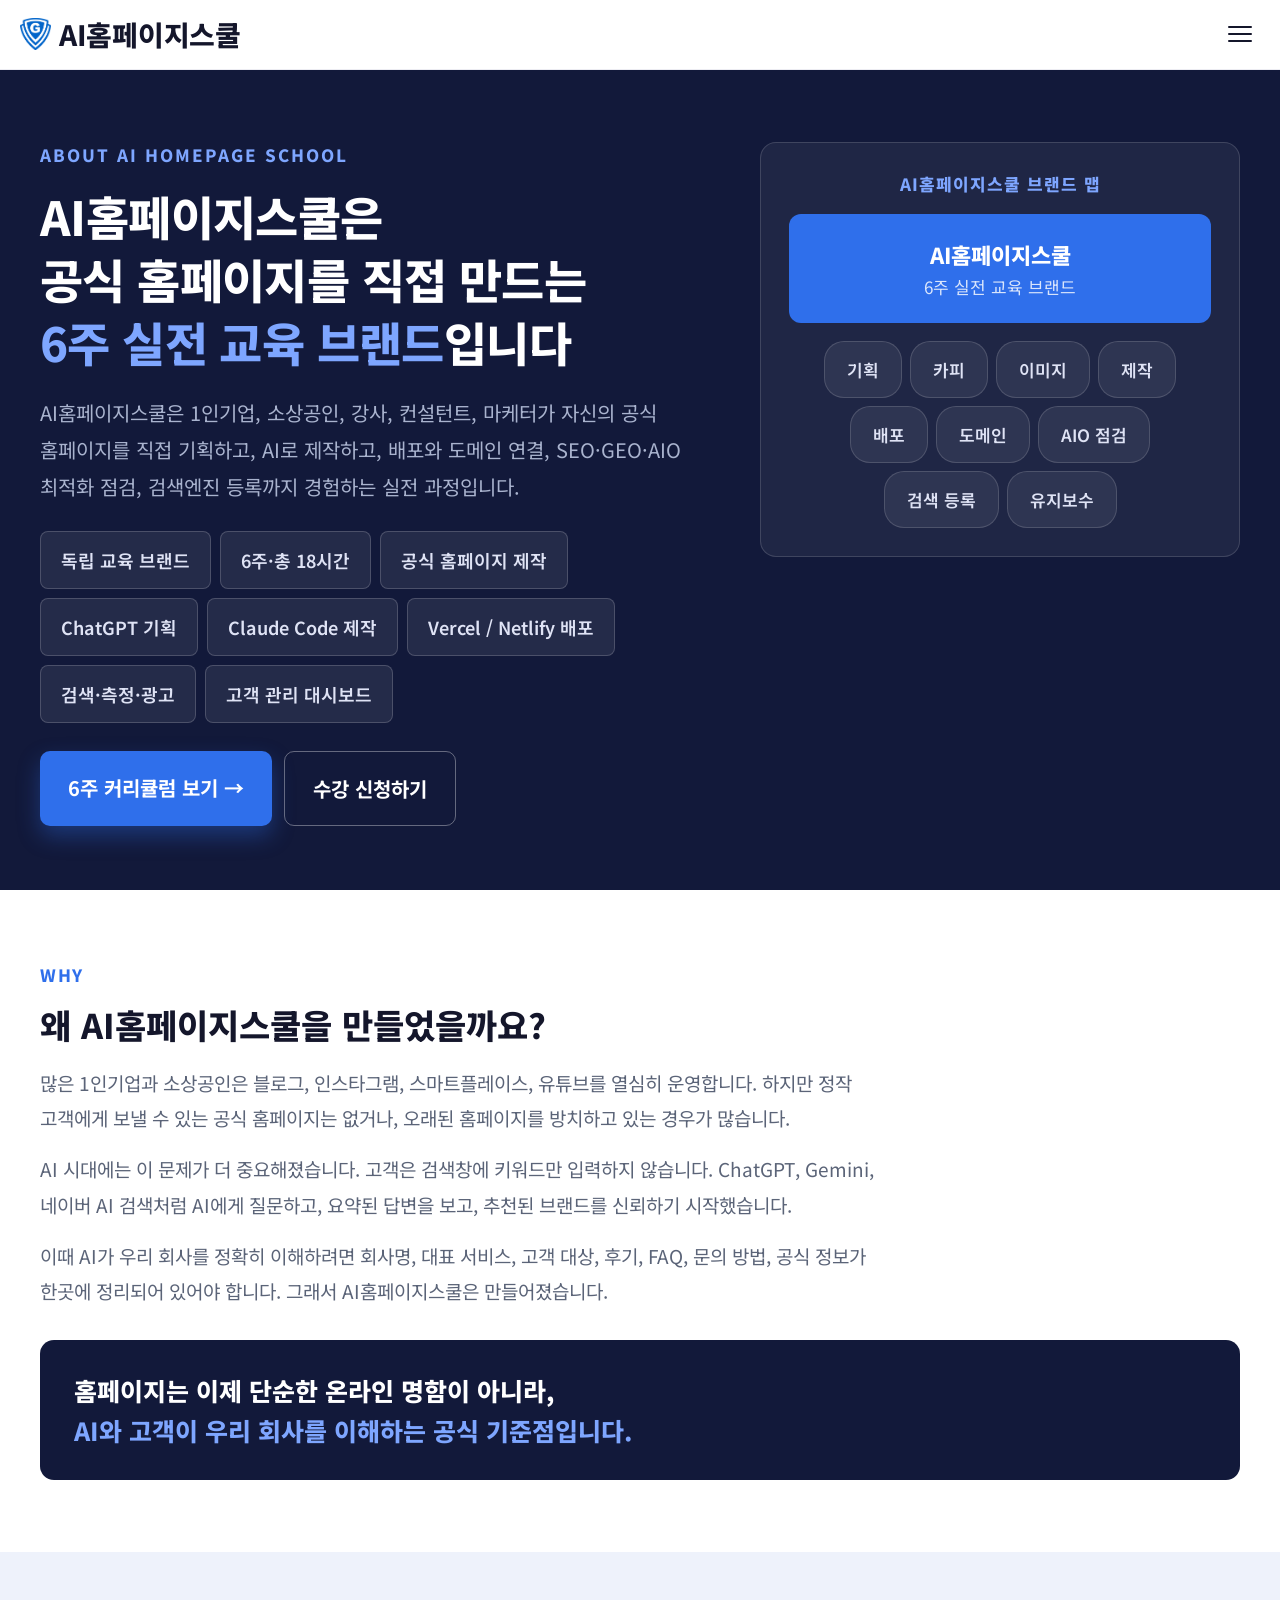
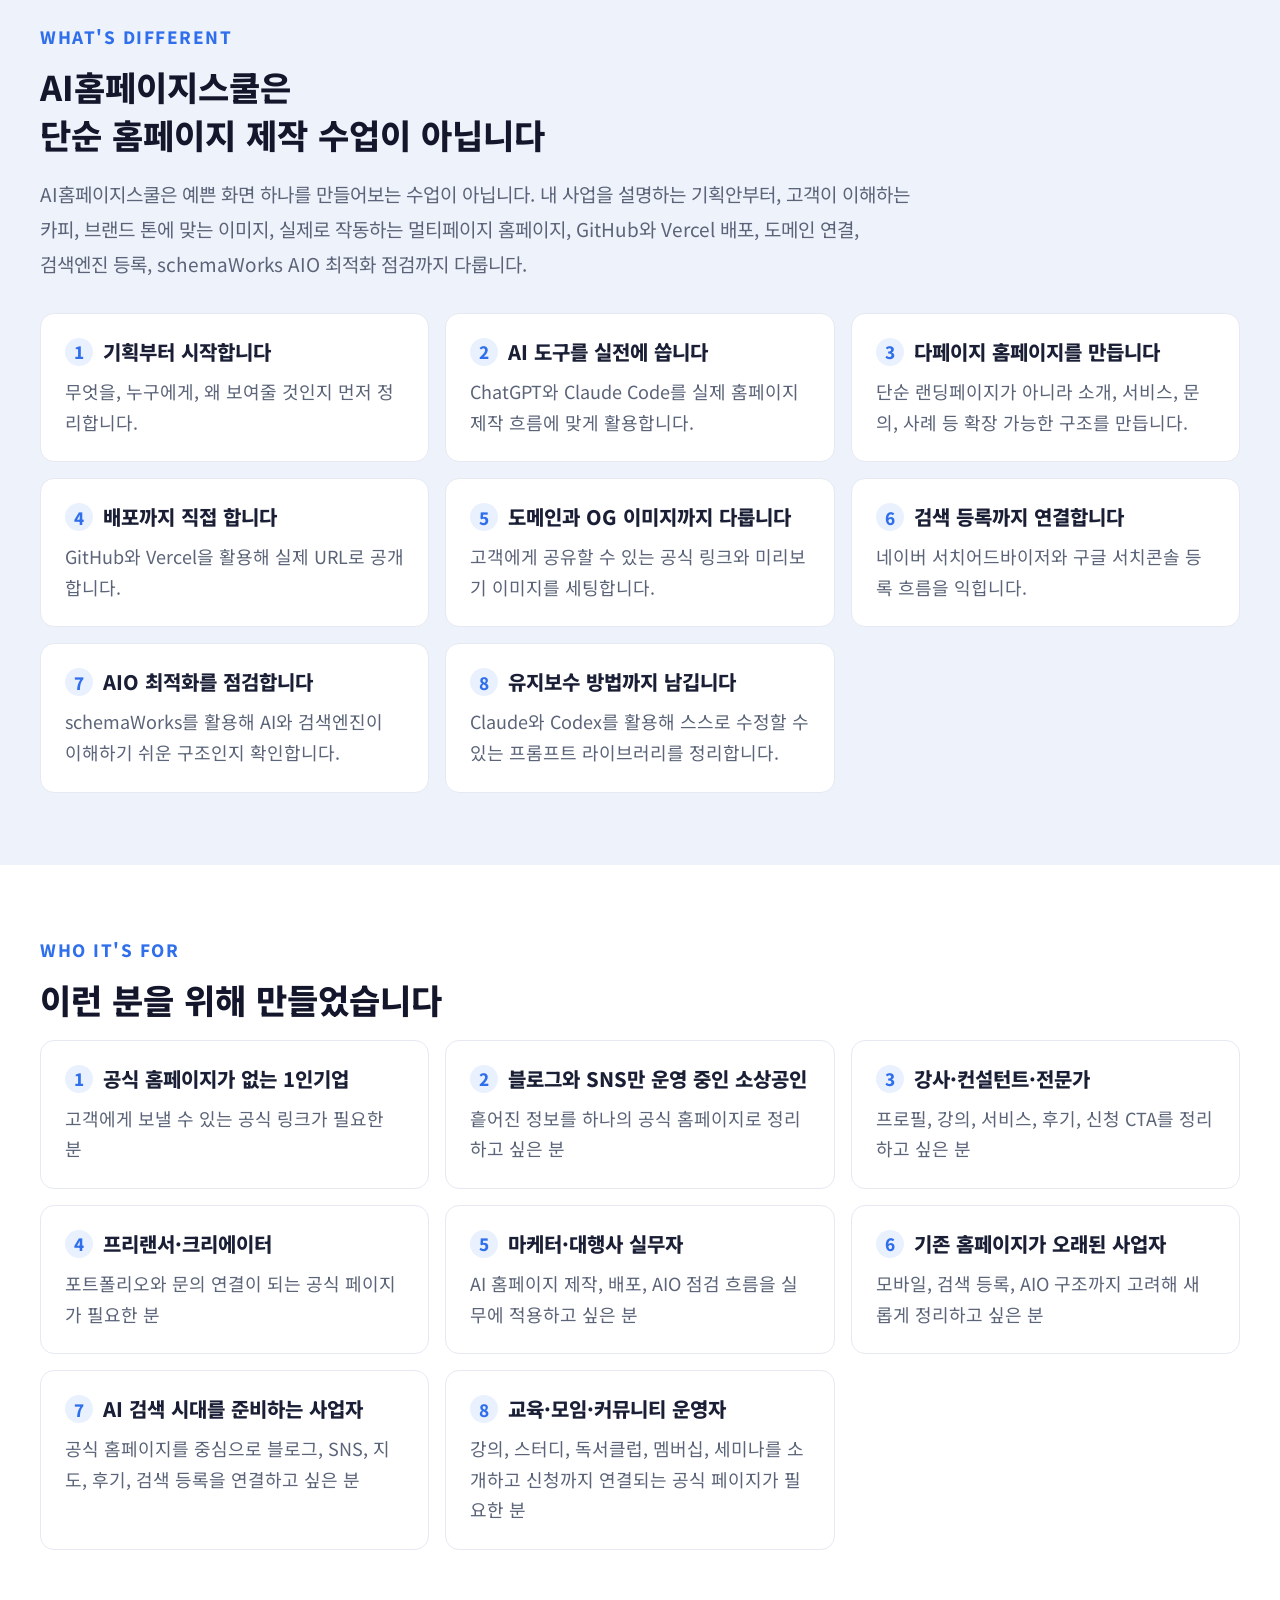
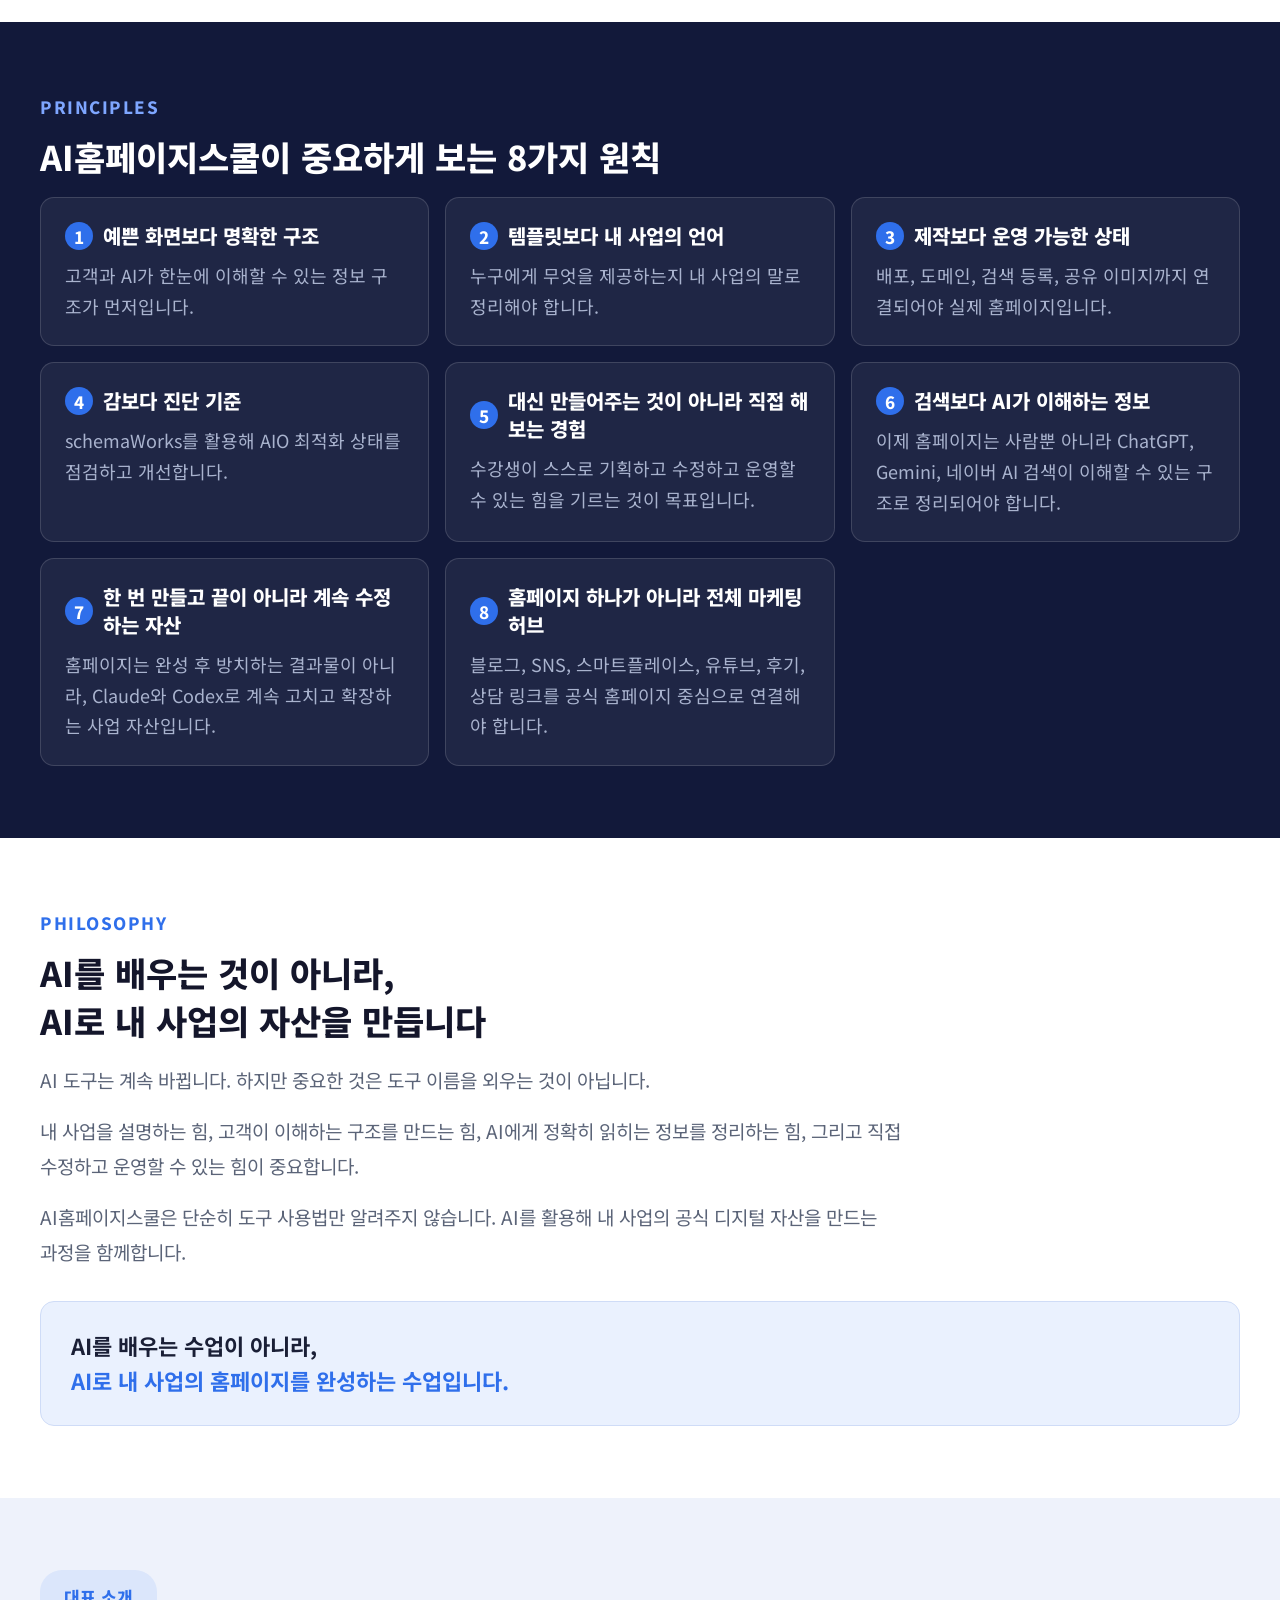
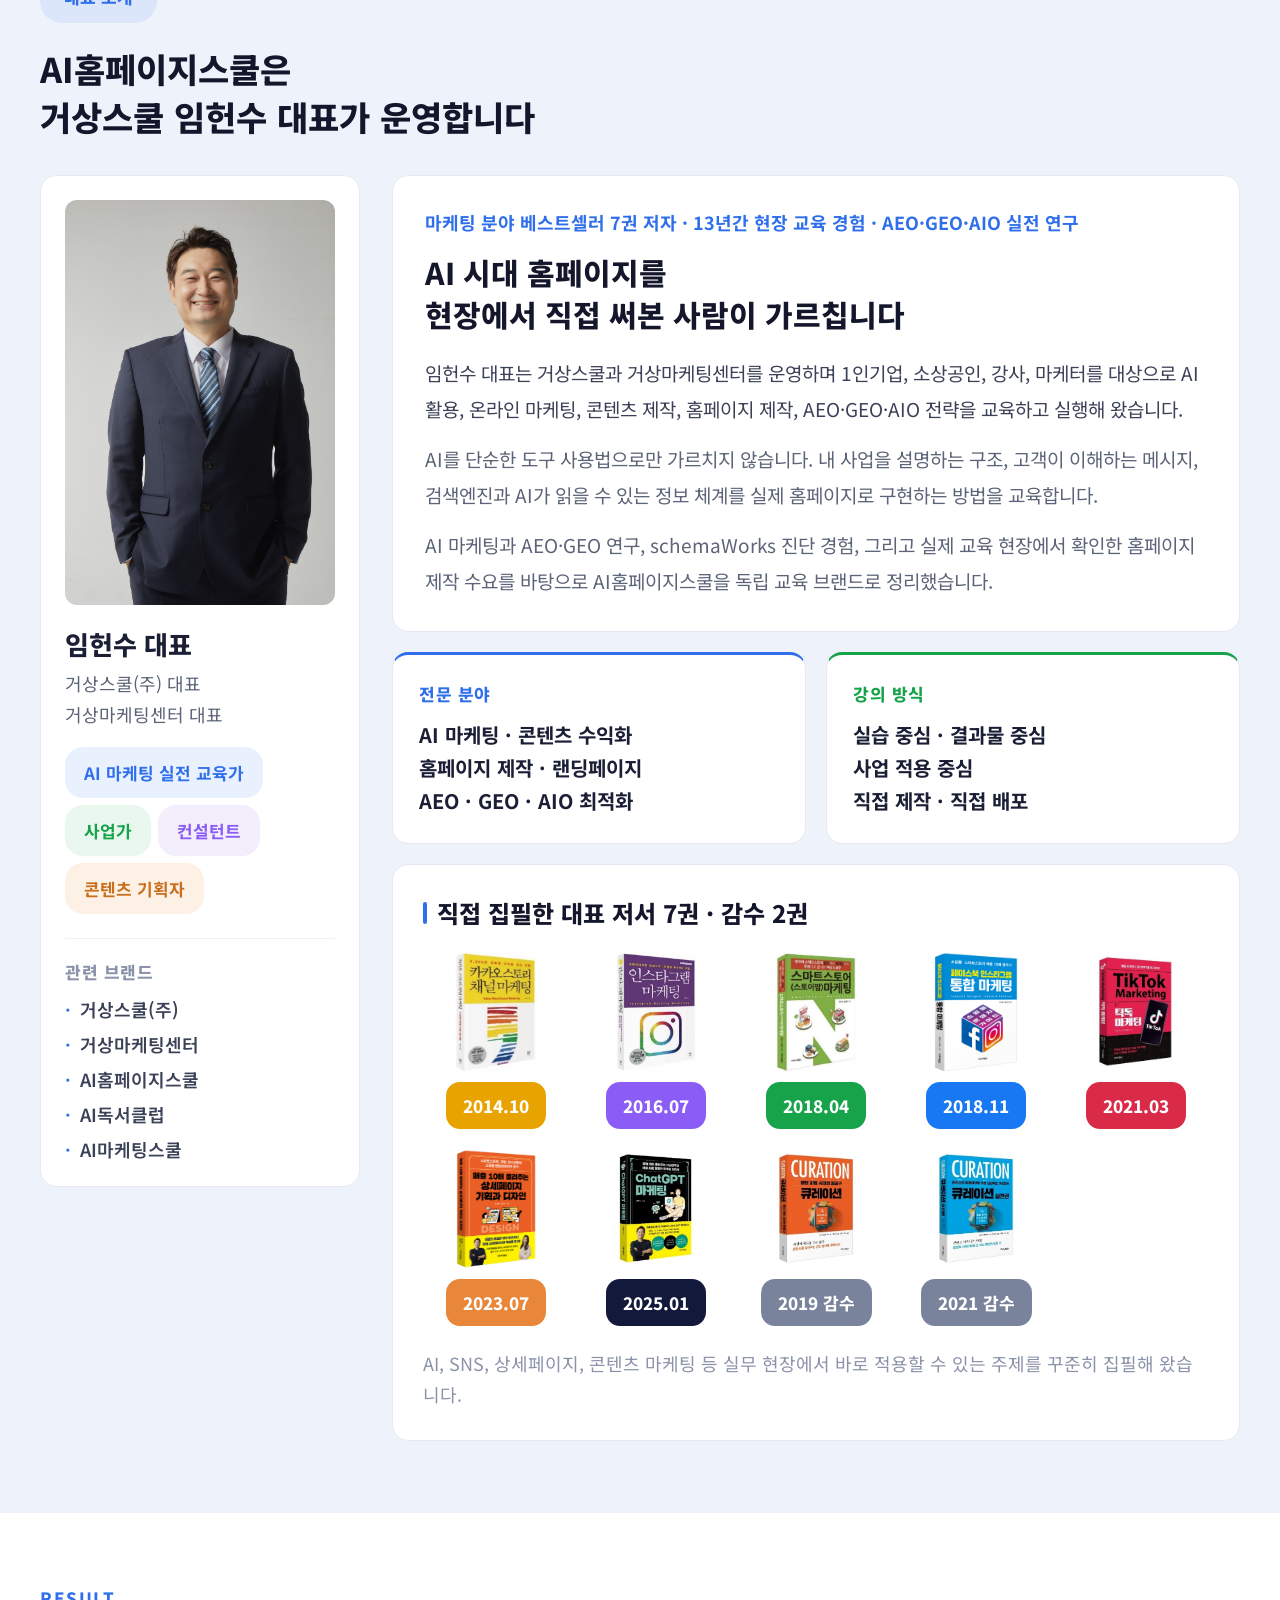
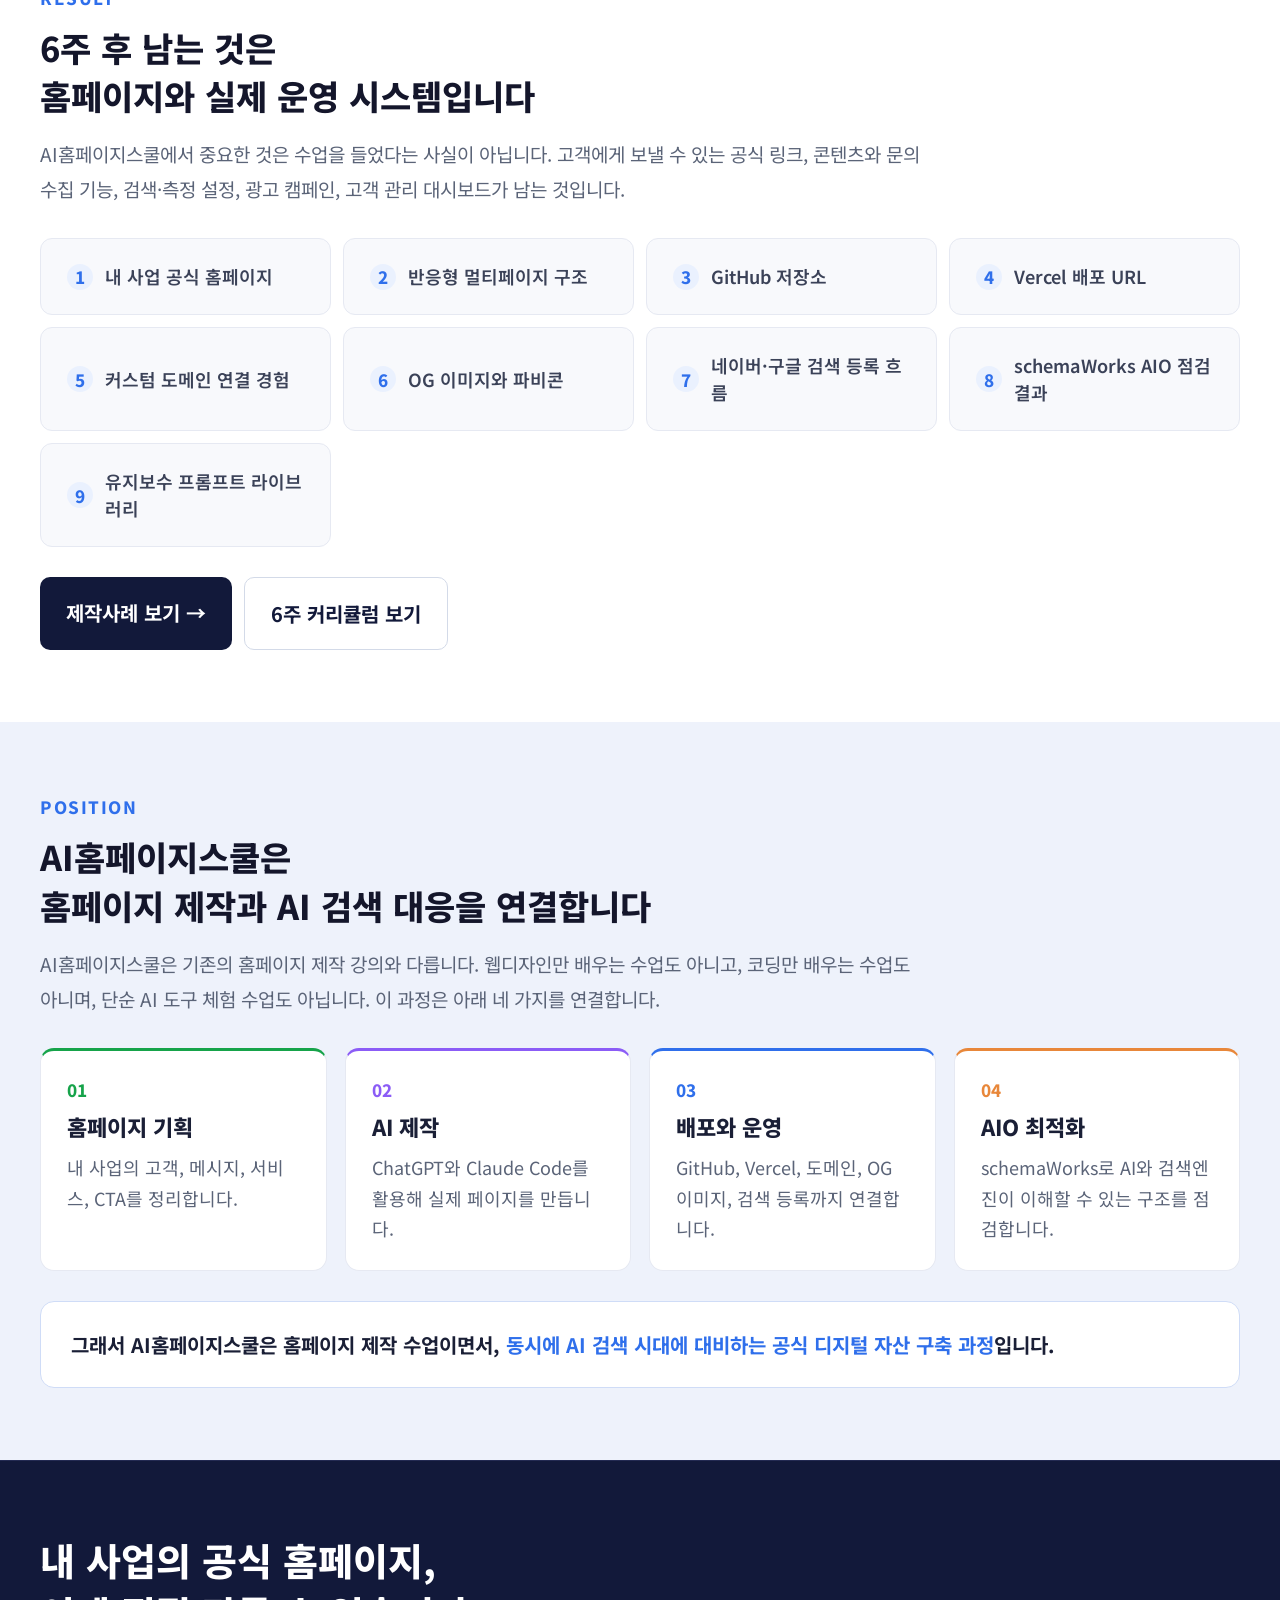
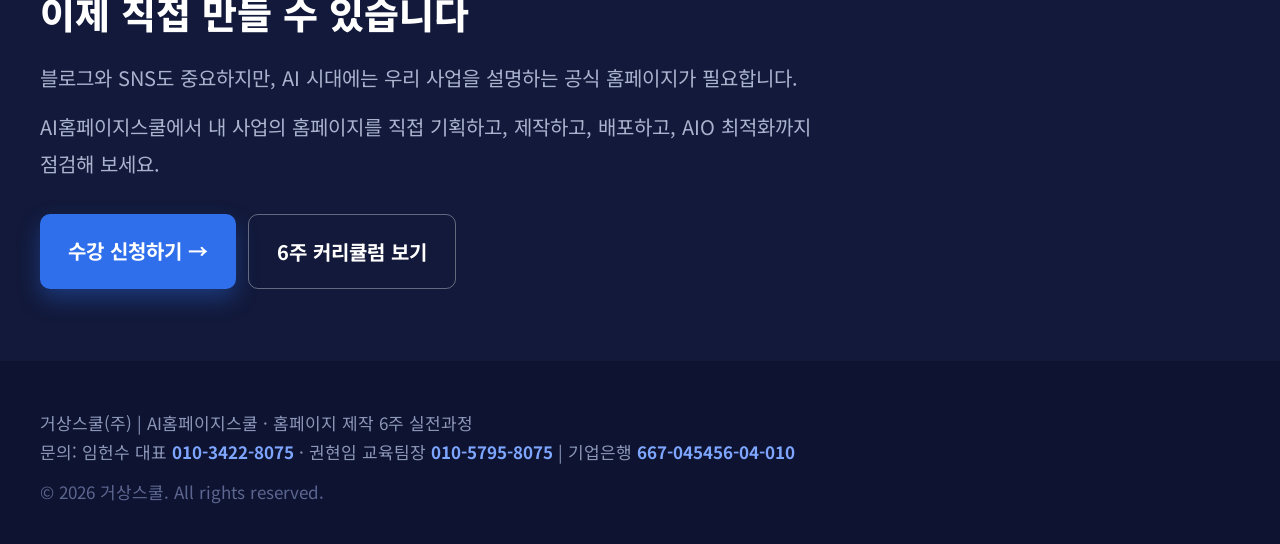
==== commit 38a9f015: "Upgrade AI homepage school to six-week course" ====
--- a/about/index.html
+++ b/about/index.html
@@ -12,32 +12,38 @@
 </script>
 <meta name="viewport" content="width=device-width, initial-scale=1.0">
 <title>스쿨 소개 | AI홈페이지스쿨</title>
-<meta name="description" content="AI홈페이지스쿨은 1인기업과 소상공인이 AI로 공식 홈페이지를 직접 기획하고 제작하며, GitHub·Vercel 배포, 도메인 연결, SEO·GEO·AIO 최적화 점검, 네이버·구글 검색 등록까지 경험하는 4주 실전 교육 브랜드입니다.">
+<meta name="description" content="AI홈페이지스쿨은 1인기업과 소상공인이 AI로 공식 홈페이지를 직접 기획하고 제작하며, GitHub·Vercel 배포, 도메인 연결, SEO·GEO·AIO 최적화 점검, 네이버·구글 검색 등록까지 경험하는 6주 실전 교육 브랜드입니다.">
 <meta name="robots" content="index, follow">
 <link rel="canonical" href="https://aihomepage-school.vercel.app/about">
 <meta property="og:type" content="website">
 <meta property="og:site_name" content="AI홈페이지스쿨">
 <meta property="og:title" content="스쿨 소개 | AI홈페이지스쿨">
-<meta property="og:description" content="AI홈페이지스쿨은 1인기업과 소상공인이 AI로 공식 홈페이지를 직접 기획하고 제작하며, GitHub·Vercel 배포, 도메인 연결, SEO·GEO·AIO 최적화 점검, 네이버·구글 검색 등록까지 경험하는 4주 실전 교육 브랜드입니다.">
-<meta property="og:image" content="https://aihomepage-school.vercel.app/og-image.png">
+<meta property="og:description" content="AI홈페이지스쿨은 1인기업과 소상공인이 AI로 공식 홈페이지를 직접 기획하고 제작하며, GitHub·Vercel 배포, 도메인 연결, SEO·GEO·AIO 최적화 점검, 네이버·구글 검색 등록까지 경험하는 6주 실전 교육 브랜드입니다.">
+<meta property="og:image" content="https://aihomepage-school.vercel.app/og-image-20260726-v2.png">
+<meta property="og:image:width" content="1200">
+<meta property="og:image:height" content="630">
+<meta property="og:image:type" content="image/png">
 <meta property="og:url" content="https://aihomepage-school.vercel.app/about">
 <meta property="og:locale" content="ko_KR">
 <meta name="twitter:card" content="summary_large_image">
 <meta name="twitter:title" content="스쿨 소개 | AI홈페이지스쿨">
-<meta name="twitter:description" content="AI홈페이지스쿨은 1인기업과 소상공인이 AI로 공식 홈페이지를 직접 기획하고 제작하며, GitHub·Vercel 배포, 도메인 연결, SEO·GEO·AIO 최적화 점검, 네이버·구글 검색 등록까지 경험하는 4주 실전 교육 브랜드입니다.">
-<meta name="twitter:image" content="https://aihomepage-school.vercel.app/og-image.png">
+<meta name="twitter:description" content="AI홈페이지스쿨은 1인기업과 소상공인이 AI로 공식 홈페이지를 직접 기획하고 제작하며, GitHub·Vercel 배포, 도메인 연결, SEO·GEO·AIO 최적화 점검, 네이버·구글 검색 등록까지 경험하는 6주 실전 교육 브랜드입니다.">
+<meta name="twitter:image" content="https://aihomepage-school.vercel.app/og-image-20260726-v2.png">
 <link rel="icon" href="../assets/logo.png">
 <link rel="preconnect" href="https://fonts.googleapis.com">
 <link rel="preconnect" href="https://fonts.gstatic.com" crossorigin>
 <link href="https://fonts.googleapis.com/css2?family=Noto+Sans+KR:wght@400;500;600;700;800;900&display=swap" rel="stylesheet">
 <script type="application/ld+json">
-{"@context":"https://schema.org","@type":"AboutPage","@id":"https://aihomepage-school.vercel.app/about#webpage","url":"https://aihomepage-school.vercel.app/about","name":"스쿨 소개 | AI홈페이지스쿨","description":"AI홈페이지스쿨은 1인기업과 소상공인이 AI로 공식 홈페이지를 직접 기획하고 제작하며, GitHub·Vercel 배포, 도메인 연결, SEO·GEO·AIO 최적화 점검, 네이버·구글 검색 등록까지 경험하는 4주 실전 교육 브랜드입니다.","inLanguage":"ko-KR","isPartOf":{"@type":"WebSite","@id":"https://aihomepage-school.vercel.app/#website","url":"https://aihomepage-school.vercel.app","name":"AI홈페이지스쿨"},"about":{"@type":"Organization","@id":"https://aihomepage-school.vercel.app/#organization","name":"AI홈페이지스쿨","url":"https://aihomepage-school.vercel.app","founder":{"@type":"Person","name":"임헌수","jobTitle":"거상스쿨 대표"}},"breadcrumb":{"@type":"BreadcrumbList","itemListElement":[{"@type":"ListItem","position":1,"name":"홈","item":"https://aihomepage-school.vercel.app/"},{"@type":"ListItem","position":2,"name":"스쿨 소개","item":"https://aihomepage-school.vercel.app/about"}]}}
+{"@context":"https://schema.org","@type":"AboutPage","@id":"https://aihomepage-school.vercel.app/about#webpage","url":"https://aihomepage-school.vercel.app/about","name":"스쿨 소개 | AI홈페이지스쿨","description":"AI홈페이지스쿨은 1인기업과 소상공인이 AI로 공식 홈페이지를 직접 기획하고 제작하며, GitHub·Vercel 배포, 도메인 연결, SEO·GEO·AIO 최적화 점검, 네이버·구글 검색 등록까지 경험하는 6주 실전 교육 브랜드입니다.","inLanguage":"ko-KR","isPartOf":{"@type":"WebSite","@id":"https://aihomepage-school.vercel.app/#website","url":"https://aihomepage-school.vercel.app","name":"AI홈페이지스쿨"},"about":{"@type":"Organization","@id":"https://aihomepage-school.vercel.app/#organization","name":"AI홈페이지스쿨","url":"https://aihomepage-school.vercel.app","founder":{"@type":"Person","name":"임헌수","jobTitle":"거상스쿨 대표"}},"breadcrumb":{"@type":"BreadcrumbList","itemListElement":[{"@type":"ListItem","position":1,"name":"홈","item":"https://aihomepage-school.vercel.app/"},{"@type":"ListItem","position":2,"name":"스쿨 소개","item":"https://aihomepage-school.vercel.app/about"}]}}
 </script>
 <style>
   *{box-sizing:border-box;}
   body{margin:0;font-family:'Noto Sans KR',-apple-system,BlinkMacSystemFont,'Apple SD Gothic Neo',sans-serif;background:#f5f7fb;color:#14162b;-webkit-font-smoothing:antialiased;overflow-x:hidden;}
   a{color:#2f6feb;} a:hover{color:#1d54c4;}
   h1,h2,h3,p{word-break:keep-all;text-wrap:pretty;}
+  /* 메인 index.html 에는 box-sizing 리셋이 없어 헤더 안쪽 폭이 max-width+padding 으로 잡힌다.
+     고객게시판 메뉴가 늘어나면서 메뉴가 밀리므로, 헤더 줄에서만 되돌려 메인과 폭을 맞춘다. */
+  .hdr{box-sizing:content-box;}
   @media (max-width: 1400px){
     [data-spacer]{height:70px!important;}
     header{min-height:70px!important;}
@@ -56,6 +62,9 @@
     .bookgrid{grid-template-columns:repeat(3,1fr)!important;}
   }
 </style>
+<script type="application/ld+json">
+{"@context":"https://schema.org","@type":"BreadcrumbList","itemListElement":[{"@type":"ListItem","position":1,"name":"홈","item":"https://aihomepage-school.vercel.app/"},{"@type":"ListItem","position":2,"name":"스쿨 소개","item":"https://aihomepage-school.vercel.app/about"}]}
+</script>
 </head>
 <body>
 
@@ -66,10 +75,11 @@
       </a>
       <nav class="dnav" style="display:flex;align-items:center;gap:16px;">
         <a href="/about" style="color:#2f6feb;font-size:23px;font-weight:700;white-space:nowrap;text-decoration:none;">스쿨 소개</a>
-        <a href="/curriculum" style="color:#3b4258;font-size:23px;font-weight:500;white-space:nowrap;text-decoration:none;">4주 커리큘럼</a>
+        <a href="/curriculum" style="color:#3b4258;font-size:23px;font-weight:500;white-space:nowrap;text-decoration:none;">6주 커리큘럼</a>
         <a href="/aio" style="color:#3b4258;font-size:23px;font-weight:500;white-space:nowrap;text-decoration:none;">AEO·GEO 대비</a>
         <a href="/schemaworks" style="color:#3b4258;font-size:23px;font-weight:500;white-space:nowrap;text-decoration:none;">스키마웍스</a>
         <a href="/examples" style="color:#3b4258;font-size:23px;font-weight:500;white-space:nowrap;text-decoration:none;">제작사례</a>
+        <a href="/board" style="color:#3b4258;font-size:23px;font-weight:500;white-space:nowrap;text-decoration:none;">고객게시판</a>
         <a href="/apply" style="color:#3b4258;font-size:23px;font-weight:500;white-space:nowrap;text-decoration:none;">수강 안내</a>
         <a href="/apply" style="background:#2f6feb;color:#fff;font-size:23px;font-weight:700;padding:16px 24px;border-radius:8px;white-space:nowrap;text-decoration:none;">수강 신청하기</a>
       </nav>
@@ -81,10 +91,11 @@
     </div>
     <div id="mnav" style="display:none;flex-direction:column;background:#fff;border-top:1px solid #ececf2;padding:12px 20px 20px;gap:2px;">
       <a href="/about" style="color:#3b4258;font-size:23px;font-weight:600;padding:12px 4px;border-bottom:1px solid #f1f2f6;text-decoration:none;">스쿨 소개</a>
-      <a href="/curriculum" style="color:#3b4258;font-size:23px;font-weight:600;padding:12px 4px;border-bottom:1px solid #f1f2f6;text-decoration:none;">4주 커리큘럼</a>
+      <a href="/curriculum" style="color:#3b4258;font-size:23px;font-weight:600;padding:12px 4px;border-bottom:1px solid #f1f2f6;text-decoration:none;">6주 커리큘럼</a>
       <a href="/aio" style="color:#3b4258;font-size:23px;font-weight:600;padding:12px 4px;border-bottom:1px solid #f1f2f6;text-decoration:none;">AEO·GEO 대비</a>
       <a href="/schemaworks" style="color:#3b4258;font-size:23px;font-weight:600;padding:12px 4px;border-bottom:1px solid #f1f2f6;text-decoration:none;">스키마웍스</a>
       <a href="/examples" style="color:#3b4258;font-size:23px;font-weight:600;padding:12px 4px;border-bottom:1px solid #f1f2f6;text-decoration:none;">제작사례</a>
+      <a href="/board" style="color:#3b4258;font-size:23px;font-weight:600;padding:12px 4px;border-bottom:1px solid #f1f2f6;text-decoration:none;">고객게시판</a>
       <a href="/apply" style="color:#3b4258;font-size:23px;font-weight:600;padding:12px 4px;border-bottom:1px solid #f1f2f6;text-decoration:none;">수강 안내</a>
       <a href="/apply" style="background:#2f6feb;color:#fff;font-size:23px;font-weight:700;padding:19px 24px;border-radius:8px;text-align:center;margin-top:10px;text-decoration:none;">수강 신청하기</a>
     </div>
@@ -96,15 +107,15 @@
     <div style="max-width:1340px;margin:0 auto;display:flex;gap:56px;flex-wrap:wrap;align-items:flex-start;justify-content:space-between;">
       <div style="flex:1 1 540px;min-width:400px;max-width:680px;" class="col">
         <div style="font-size:17px;font-weight:800;color:#7ea6ff;letter-spacing:2px;margin-bottom:18px;">ABOUT AI HOMEPAGE SCHOOL</div>
-        <h1 style="font-size:47px;line-height:1.34;font-weight:800;margin:0 0 20px;color:#fff;letter-spacing:-0.6px;">AI홈페이지스쿨은<br>공식 홈페이지를 직접 만드는<br><span style="color:#7ea6ff;">4주 실전 교육 브랜드</span>입니다</h1>
+        <h1 style="font-size:47px;line-height:1.34;font-weight:800;margin:0 0 20px;color:#fff;letter-spacing:-0.6px;">AI홈페이지스쿨은<br>공식 홈페이지를 직접 만드는<br><span style="color:#7ea6ff;">6주 실전 교육 브랜드</span>입니다</h1>
         <p style="font-size:20px;line-height:1.85;color:#a9b3ce;margin:0 0 26px;">
           AI홈페이지스쿨은 1인기업, 소상공인, 강사, 컨설턴트, 마케터가 자신의 공식 홈페이지를 직접 기획하고, AI로 제작하고, 배포와 도메인 연결, SEO·GEO·AIO 최적화 점검, 검색엔진 등록까지 경험하는 실전 과정입니다.
         </p>
         <div style="display:flex;gap:9px;flex-wrap:wrap;margin-bottom:28px;">
-          <div style="background:rgba(255,255,255,0.08);border:1px solid rgba(255,255,255,0.18);border-radius:8px;padding:15px 20px;font-size:18px;font-weight:600;color:#dfe3f5;">독립 교육 브랜드</div><div style="background:rgba(255,255,255,0.08);border:1px solid rgba(255,255,255,0.18);border-radius:8px;padding:15px 20px;font-size:18px;font-weight:600;color:#dfe3f5;">4주 실전과정</div><div style="background:rgba(255,255,255,0.08);border:1px solid rgba(255,255,255,0.18);border-radius:8px;padding:15px 20px;font-size:18px;font-weight:600;color:#dfe3f5;">공식 홈페이지 제작</div><div style="background:rgba(255,255,255,0.08);border:1px solid rgba(255,255,255,0.18);border-radius:8px;padding:15px 20px;font-size:18px;font-weight:600;color:#dfe3f5;">ChatGPT 기획</div><div style="background:rgba(255,255,255,0.08);border:1px solid rgba(255,255,255,0.18);border-radius:8px;padding:15px 20px;font-size:18px;font-weight:600;color:#dfe3f5;">Claude / Codex 제작</div><div style="background:rgba(255,255,255,0.08);border:1px solid rgba(255,255,255,0.18);border-radius:8px;padding:15px 20px;font-size:18px;font-weight:600;color:#dfe3f5;">GitHub / Vercel 배포</div><div style="background:rgba(255,255,255,0.08);border:1px solid rgba(255,255,255,0.18);border-radius:8px;padding:15px 20px;font-size:18px;font-weight:600;color:#dfe3f5;">schemaWorks AIO 점검</div><div style="background:rgba(255,255,255,0.08);border:1px solid rgba(255,255,255,0.18);border-radius:8px;padding:15px 20px;font-size:18px;font-weight:600;color:#dfe3f5;">네이버·구글 등록</div>
+          <div style="background:rgba(255,255,255,0.08);border:1px solid rgba(255,255,255,0.18);border-radius:8px;padding:15px 20px;font-size:18px;font-weight:600;color:#dfe3f5;">독립 교육 브랜드</div><div style="background:rgba(255,255,255,0.08);border:1px solid rgba(255,255,255,0.18);border-radius:8px;padding:15px 20px;font-size:18px;font-weight:600;color:#dfe3f5;">6주·총 18시간</div><div style="background:rgba(255,255,255,0.08);border:1px solid rgba(255,255,255,0.18);border-radius:8px;padding:15px 20px;font-size:18px;font-weight:600;color:#dfe3f5;">공식 홈페이지 제작</div><div style="background:rgba(255,255,255,0.08);border:1px solid rgba(255,255,255,0.18);border-radius:8px;padding:15px 20px;font-size:18px;font-weight:600;color:#dfe3f5;">ChatGPT 기획</div><div style="background:rgba(255,255,255,0.08);border:1px solid rgba(255,255,255,0.18);border-radius:8px;padding:15px 20px;font-size:18px;font-weight:600;color:#dfe3f5;">Claude Code 제작</div><div style="background:rgba(255,255,255,0.08);border:1px solid rgba(255,255,255,0.18);border-radius:8px;padding:15px 20px;font-size:18px;font-weight:600;color:#dfe3f5;">Vercel / Netlify 배포</div><div style="background:rgba(255,255,255,0.08);border:1px solid rgba(255,255,255,0.18);border-radius:8px;padding:15px 20px;font-size:18px;font-weight:600;color:#dfe3f5;">검색·측정·광고</div><div style="background:rgba(255,255,255,0.08);border:1px solid rgba(255,255,255,0.18);border-radius:8px;padding:15px 20px;font-size:18px;font-weight:600;color:#dfe3f5;">고객 관리 대시보드</div>
         </div>
         <div style="display:flex;gap:12px;flex-wrap:wrap;" class="ctarow">
-          <a href="/curriculum" style="background:#2f6feb;color:#fff;font-weight:700;font-size:20px;padding:22px 28px;border-radius:10px;text-decoration:none;box-shadow:0 10px 22px rgba(47,111,235,0.35);">4주 커리큘럼 보기 →</a>
+          <a href="/curriculum" style="background:#2f6feb;color:#fff;font-weight:700;font-size:20px;padding:22px 28px;border-radius:10px;text-decoration:none;box-shadow:0 10px 22px rgba(47,111,235,0.35);">6주 커리큘럼 보기 →</a>
           <a href="/apply" style="background:transparent;color:#fff;font-weight:700;font-size:20px;padding:22px 28px;border-radius:10px;border:1px solid rgba(255,255,255,0.35);text-decoration:none;">수강 신청하기</a>
         </div>
       </div>
@@ -113,7 +124,7 @@
         <div style="color:#7ea6ff;font-size:17px;font-weight:800;letter-spacing:1px;margin-bottom:18px;text-align:center;">AI홈페이지스쿨 브랜드 맵</div>
         <div style="background:#2f6feb;border-radius:12px;padding:24px;text-align:center;margin-bottom:18px;">
           <div style="color:#fff;font-size:22px;font-weight:800;">AI홈페이지스쿨</div>
-          <div style="color:rgba(255,255,255,0.82);font-size:17px;margin-top:4px;">4주 실전 교육 브랜드</div>
+          <div style="color:rgba(255,255,255,0.82);font-size:17px;margin-top:4px;">6주 실전 교육 브랜드</div>
         </div>
         <div style="display:flex;flex-wrap:wrap;gap:8px;justify-content:center;">
           <div style="background:rgba(255,255,255,0.07);border:1px solid rgba(255,255,255,0.15);border-radius:20px;padding:15px 22px;font-size:17px;font-weight:600;color:#dfe3f5;">기획</div><div style="background:rgba(255,255,255,0.07);border:1px solid rgba(255,255,255,0.15);border-radius:20px;padding:15px 22px;font-size:17px;font-weight:600;color:#dfe3f5;">카피</div><div style="background:rgba(255,255,255,0.07);border:1px solid rgba(255,255,255,0.15);border-radius:20px;padding:15px 22px;font-size:17px;font-weight:600;color:#dfe3f5;">이미지</div><div style="background:rgba(255,255,255,0.07);border:1px solid rgba(255,255,255,0.15);border-radius:20px;padding:15px 22px;font-size:17px;font-weight:600;color:#dfe3f5;">제작</div><div style="background:rgba(255,255,255,0.07);border:1px solid rgba(255,255,255,0.15);border-radius:20px;padding:15px 22px;font-size:17px;font-weight:600;color:#dfe3f5;">배포</div><div style="background:rgba(255,255,255,0.07);border:1px solid rgba(255,255,255,0.15);border-radius:20px;padding:15px 22px;font-size:17px;font-weight:600;color:#dfe3f5;">도메인</div><div style="background:rgba(255,255,255,0.07);border:1px solid rgba(255,255,255,0.15);border-radius:20px;padding:15px 22px;font-size:17px;font-weight:600;color:#dfe3f5;">AIO 점검</div><div style="background:rgba(255,255,255,0.07);border:1px solid rgba(255,255,255,0.15);border-radius:20px;padding:15px 22px;font-size:17px;font-weight:600;color:#dfe3f5;">검색 등록</div><div style="background:rgba(255,255,255,0.07);border:1px solid rgba(255,255,255,0.15);border-radius:20px;padding:15px 22px;font-size:17px;font-weight:600;color:#dfe3f5;">유지보수</div>
@@ -144,7 +155,7 @@
           <div style="width:28px;height:28px;flex:none;border-radius:50%;background:#eaf1fe;color:#2f6feb;font-size:17px;font-weight:800;display:flex;align-items:center;justify-content:center;">2</div>
           <div style="font-size:20px;font-weight:800;color:#1a1f36;line-height:1.4;">AI 도구를 실전에 씁니다</div>
         </div>
-        <div style="font-size:18px;line-height:1.7;color:#5b6478;">ChatGPT, Claude Design, Codex를 실제 홈페이지 제작 흐름에 맞게 활용합니다.</div>
+        <div style="font-size:18px;line-height:1.7;color:#5b6478;">ChatGPT와 Claude Code를 실제 홈페이지 제작 흐름에 맞게 활용합니다.</div>
       </div>
       <div style="background:#fff;border:1px solid #e6e9f2;border-radius:14px;padding:24px;">
         <div style="display:flex;align-items:center;gap:10px;margin-bottom:10px;">
@@ -417,7 +428,7 @@
   </section>
 
 <section class="pad" style="background:#ffffff;padding:72px 40px;">
-    <div style="max-width:1340px;margin:0 auto;"><div style="font-size:17px;font-weight:800;color:#2f6feb;letter-spacing:1.5px;margin-bottom:14px;">RESULT</div><h2 style="font-size:34px;font-weight:800;margin:0 0 16px;color:#14162b;line-height:1.42;">4주 후 남는 것은<br>강의 노트가 아니라 공식 홈페이지입니다</h2><p style="font-size:19px;line-height:1.85;color:#5b6478;margin:0 0 32px;max-width:880px;">AI홈페이지스쿨에서 중요한 것은 수업을 들었다는 사실이 아닙니다. 4주 후 고객에게 보낼 수 있는 공식 링크, 내 사업을 설명하는 홈페이지, 검색엔진에 등록할 수 있는 구조, AI가 이해할 수 있는 정보 자산이 남는 것입니다.</p><div style="display:grid;grid-template-columns:repeat(auto-fit,minmax(260px,1fr));gap:12px;margin-bottom:30px;">
+    <div style="max-width:1340px;margin:0 auto;"><div style="font-size:17px;font-weight:800;color:#2f6feb;letter-spacing:1.5px;margin-bottom:14px;">RESULT</div><h2 style="font-size:34px;font-weight:800;margin:0 0 16px;color:#14162b;line-height:1.42;">6주 후 남는 것은<br>홈페이지와 실제 운영 시스템입니다</h2><p style="font-size:19px;line-height:1.85;color:#5b6478;margin:0 0 32px;max-width:880px;">AI홈페이지스쿨에서 중요한 것은 수업을 들었다는 사실이 아닙니다. 고객에게 보낼 수 있는 공식 링크, 콘텐츠와 문의 수집 기능, 검색·측정 설정, 광고 캠페인, 고객 관리 대시보드가 남는 것입니다.</p><div style="display:grid;grid-template-columns:repeat(auto-fit,minmax(260px,1fr));gap:12px;margin-bottom:30px;">
       <div style="display:flex;gap:12px;align-items:center;background:#f8f9fc;border:1px solid #e6e9f2;border-radius:12px;padding:24px 26px;">
         <div style="width:26px;height:26px;flex:none;border-radius:50%;background:#eaf1fe;color:#2f6feb;font-size:17px;font-weight:800;display:flex;align-items:center;justify-content:center;">1</div>
         <span style="font-size:18px;line-height:1.5;color:#3b4258;font-weight:600;">내 사업 공식 홈페이지</span></div><div style="display:flex;gap:12px;align-items:center;background:#f8f9fc;border:1px solid #e6e9f2;border-radius:12px;padding:24px 26px;">
@@ -440,7 +451,7 @@
     </div>
     <div style="display:flex;gap:12px;flex-wrap:wrap;" class="ctarow">
       <a href="/examples" style="background:#12193a;color:#fff;font-weight:700;font-size:20px;padding:21px 26px;border-radius:10px;text-decoration:none;">제작사례 보기 →</a>
-      <a href="/curriculum" style="background:#fff;color:#12193a;border:1px solid #d3dae8;font-weight:700;font-size:20px;padding:21px 26px;border-radius:10px;text-decoration:none;">4주 커리큘럼 보기</a>
+      <a href="/curriculum" style="background:#fff;color:#12193a;border:1px solid #d3dae8;font-weight:700;font-size:20px;padding:21px 26px;border-radius:10px;text-decoration:none;">6주 커리큘럼 보기</a>
     </div></div>
   </section>
 
@@ -456,7 +467,7 @@
       <div style="background:#fff;border:1px solid #e6e9f2;border-radius:14px;padding:26px;border-top:3px solid #8b5cf6;">
         <div style="font-size:17px;font-weight:800;color:#8b5cf6;margin-bottom:8px;">02</div>
         <div style="font-size:22px;font-weight:800;color:#1a1f36;margin-bottom:10px;">AI 제작</div>
-        <div style="font-size:18px;line-height:1.7;color:#5b6478;">ChatGPT, Claude Design, Codex를 활용해 실제 페이지를 만듭니다.</div>
+        <div style="font-size:18px;line-height:1.7;color:#5b6478;">ChatGPT와 Claude Code를 활용해 실제 페이지를 만듭니다.</div>
       </div>
       <div style="background:#fff;border:1px solid #e6e9f2;border-radius:14px;padding:26px;border-top:3px solid #2f6feb;">
         <div style="font-size:17px;font-weight:800;color:#2f6feb;margin-bottom:8px;">03</div>
@@ -479,7 +490,7 @@
       <p style="font-size:20px;line-height:1.85;color:#a9b3ce;margin:0 0 32px;max-width:840px;">AI홈페이지스쿨에서 내 사업의 홈페이지를 직접 기획하고, 제작하고, 배포하고, AIO 최적화까지 점검해 보세요.</p>
       <div style="display:flex;gap:12px;flex-wrap:wrap;" class="ctarow">
         <a href="/apply" style="background:#2f6feb;color:#fff;font-weight:700;font-size:20px;padding:22px 28px;border-radius:10px;text-decoration:none;box-shadow:0 10px 22px rgba(47,111,235,0.35);">수강 신청하기 →</a>
-        <a href="/curriculum" style="background:transparent;color:#fff;font-weight:700;font-size:20px;padding:22px 28px;border-radius:10px;border:1px solid rgba(255,255,255,0.35);text-decoration:none;">4주 커리큘럼 보기</a>
+        <a href="/curriculum" style="background:transparent;color:#fff;font-weight:700;font-size:20px;padding:22px 28px;border-radius:10px;border:1px solid rgba(255,255,255,0.35);text-decoration:none;">6주 커리큘럼 보기</a>
       </div>
     </div>
   </section>
@@ -489,10 +500,10 @@
     <div style="max-width:1340px;margin:0 auto;">
       
       <div>
-        <div style="color:#8b96b8;font-size:17px;line-height:1.7;">거상스쿨(주) | AI홈페이지스쿨 · AI 공식 홈페이지 4주 완성 과정<br>문의: 임헌수 대표 <span style="color:#7ea6ff;font-weight:700;">010-3422-8075</span> · 권현임 교육팀장 <span style="color:#7ea6ff;font-weight:700;">010-5795-8075</span> | 기업은행 <span style="color:#7ea6ff;font-weight:700;">667-045456-04-010</span></div>
+        <div style="color:#8b96b8;font-size:17px;line-height:1.7;">거상스쿨(주) | AI홈페이지스쿨 · 홈페이지 제작 6주 실전과정<br>문의: 임헌수 대표 <span style="color:#7ea6ff;font-weight:700;">010-3422-8075</span> · 권현임 교육팀장 <span style="color:#7ea6ff;font-weight:700;">010-5795-8075</span> | 기업은행 <span style="color:#7ea6ff;font-weight:700;">667-045456-04-010</span></div>
         <div style="color:#5c6690;font-size:17px;margin-top:12px;">© 2026 거상스쿨. All rights reserved.</div>
       </div>
     </div>
   </footer>
 </body>
-</html>+</html>
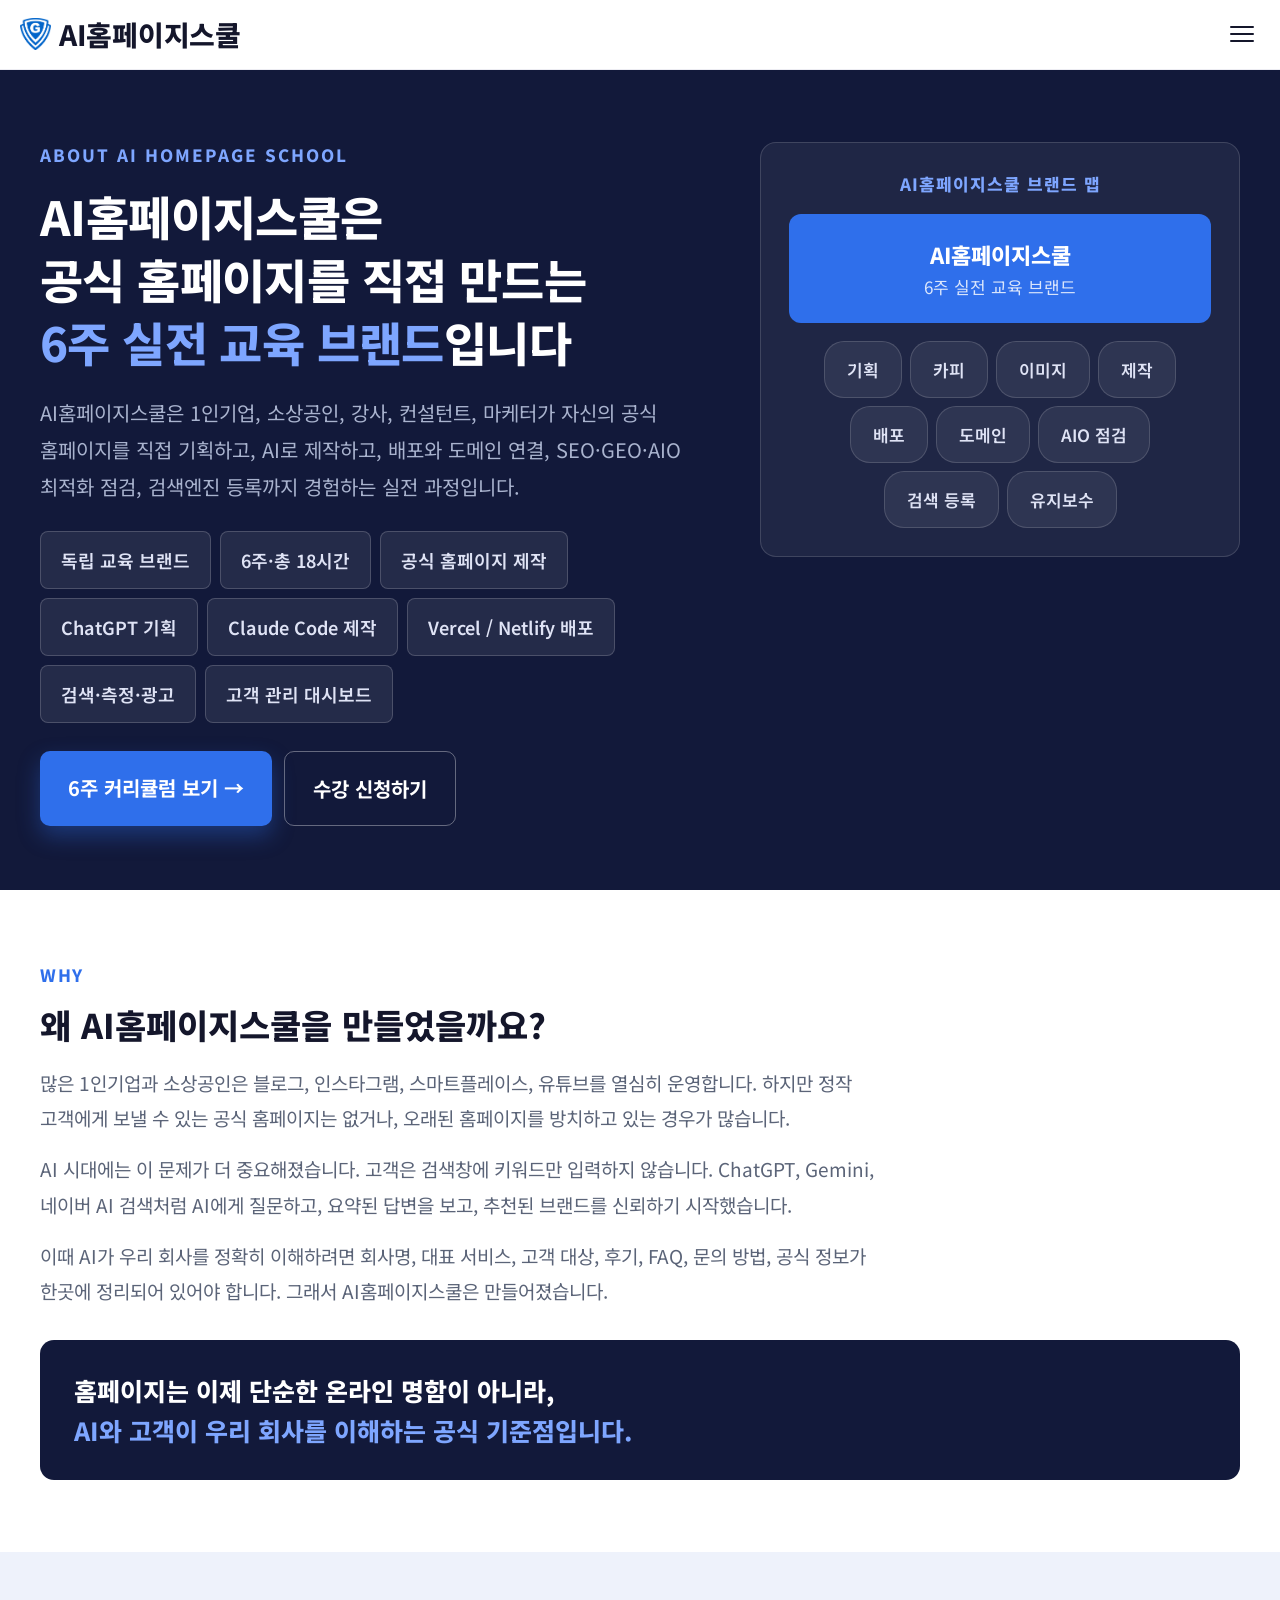
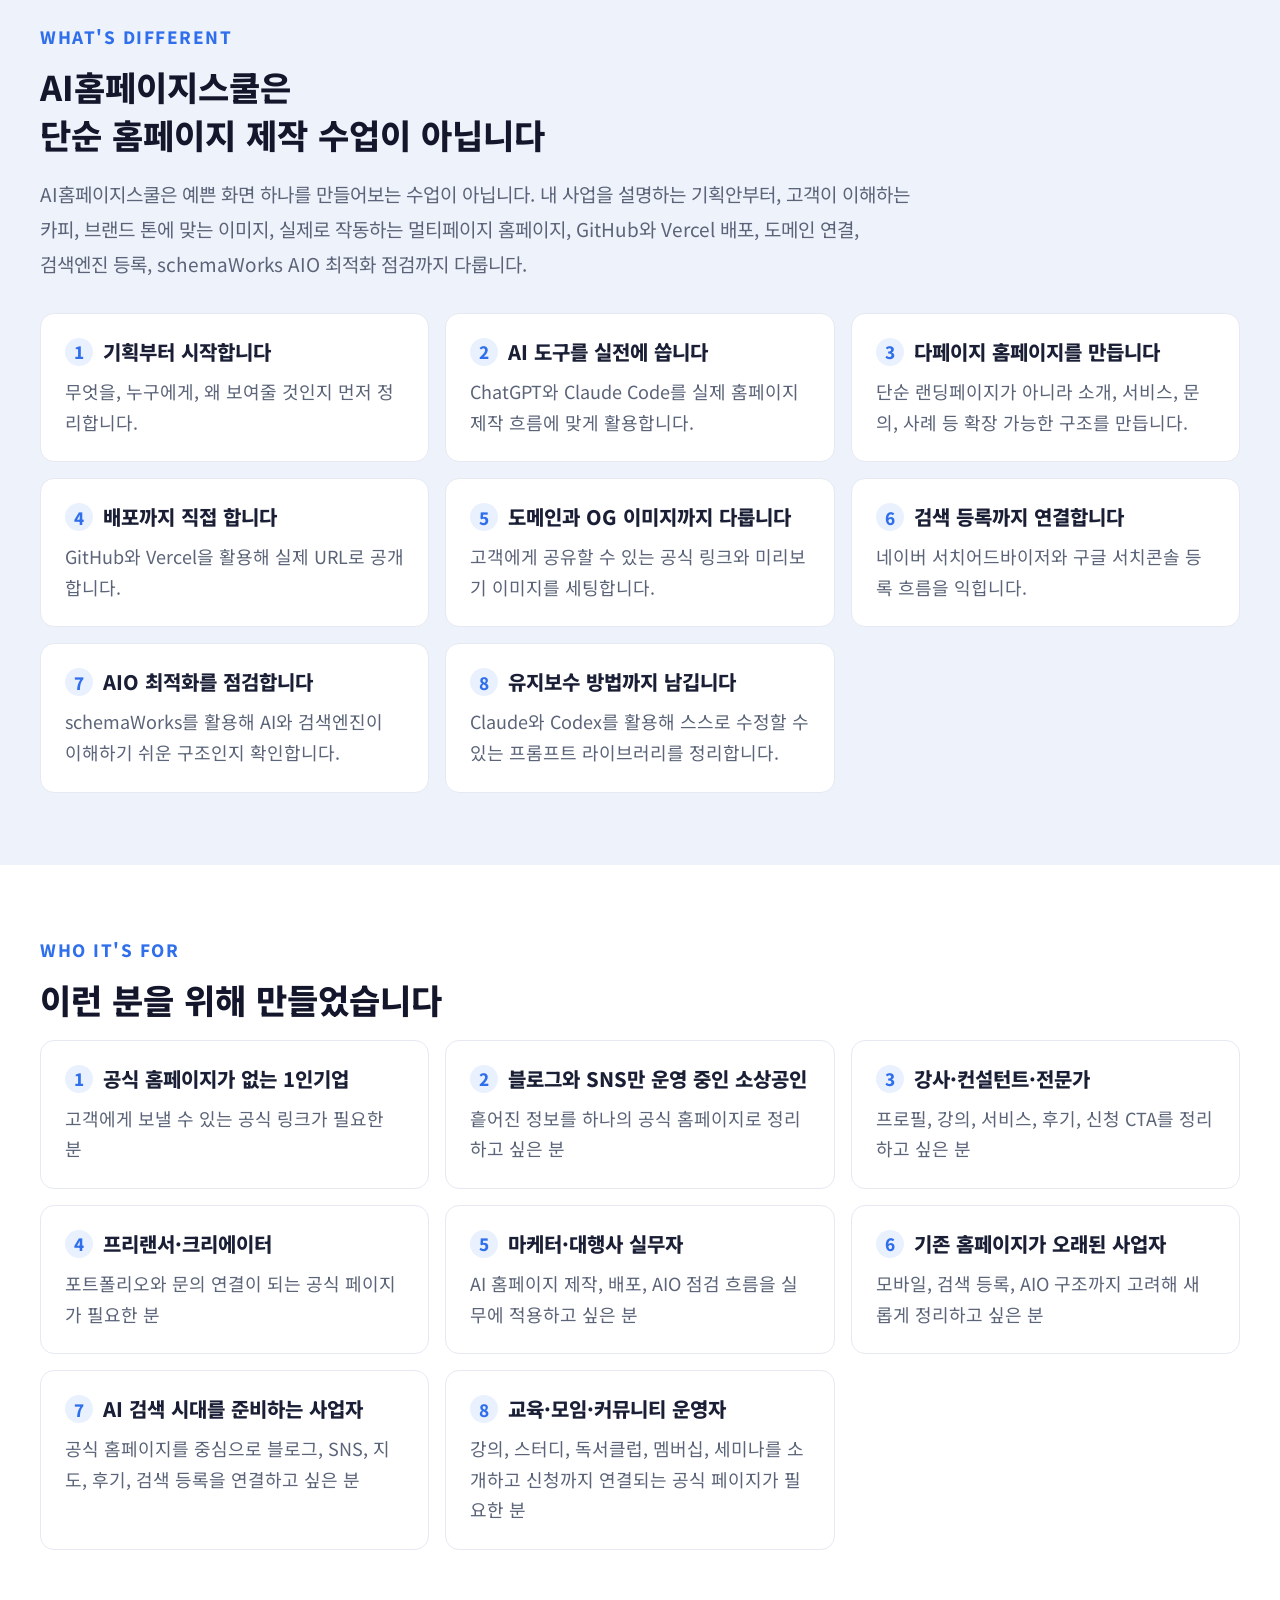
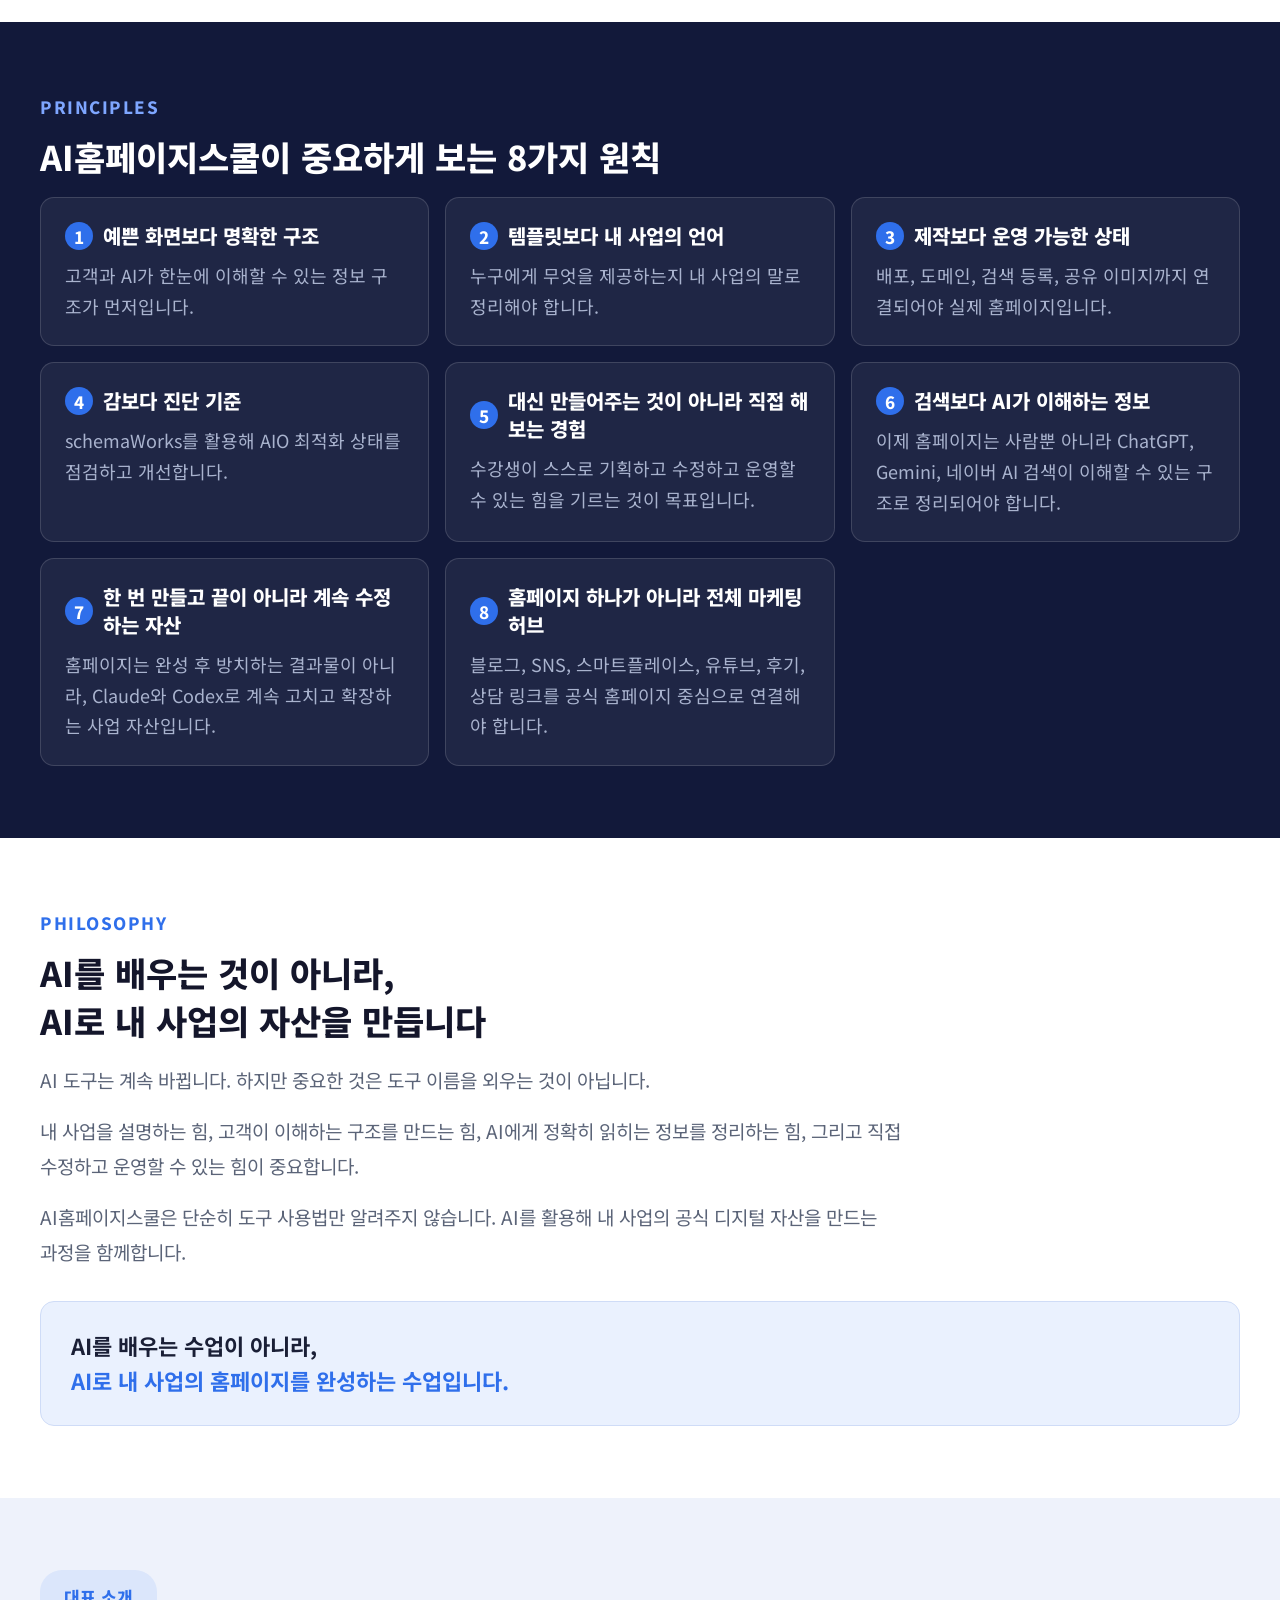
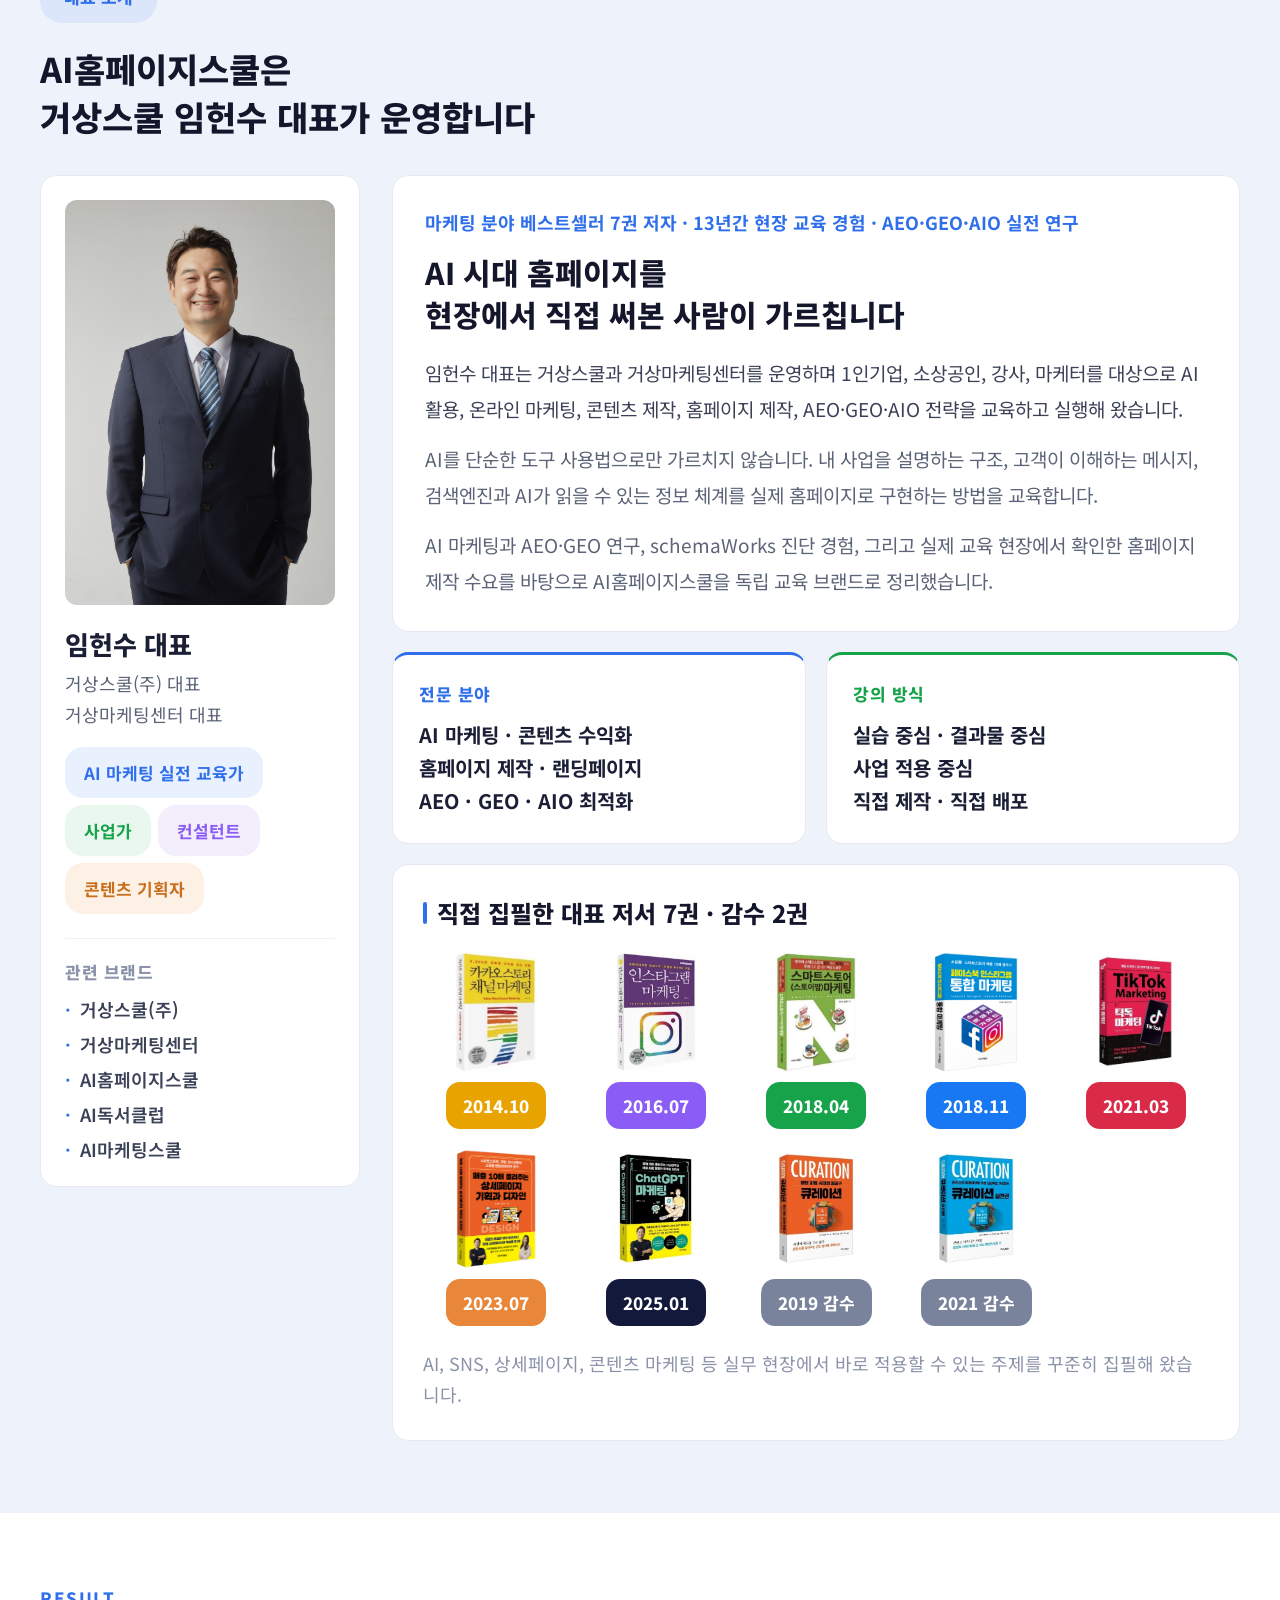
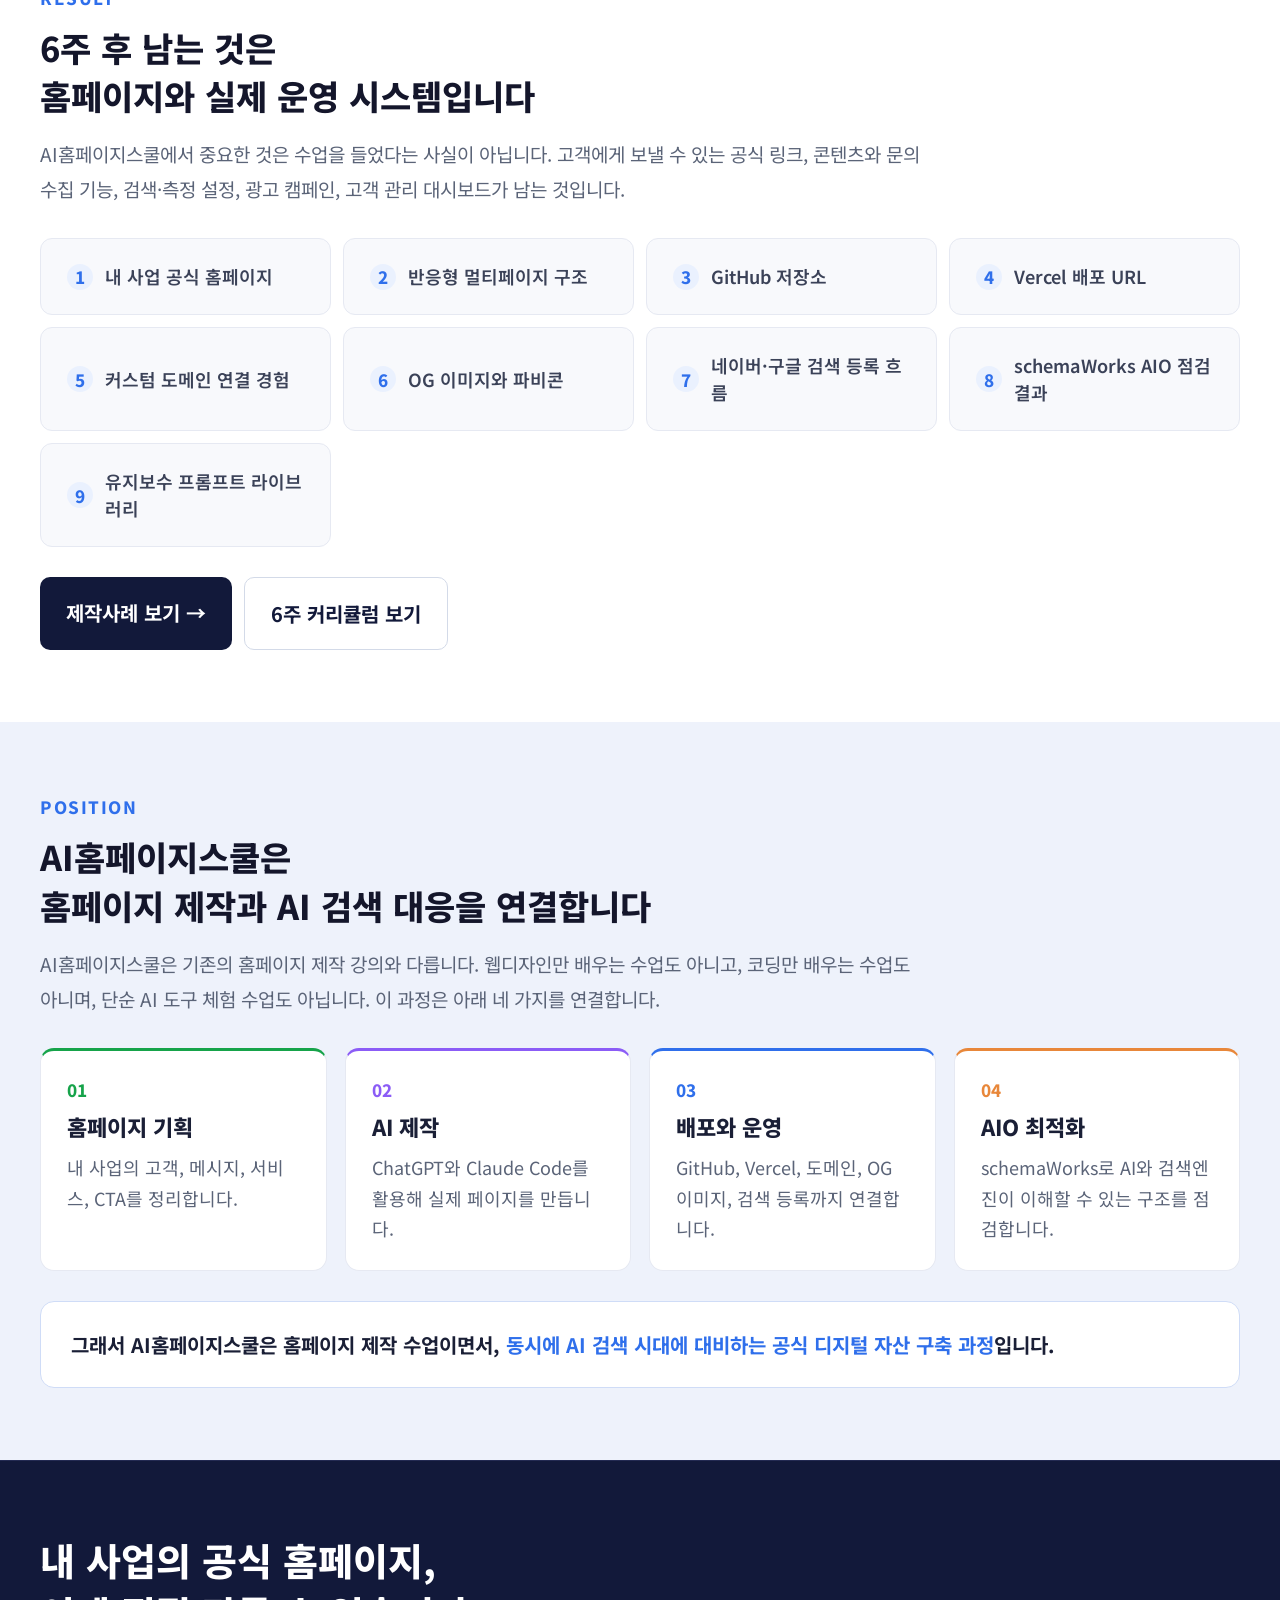
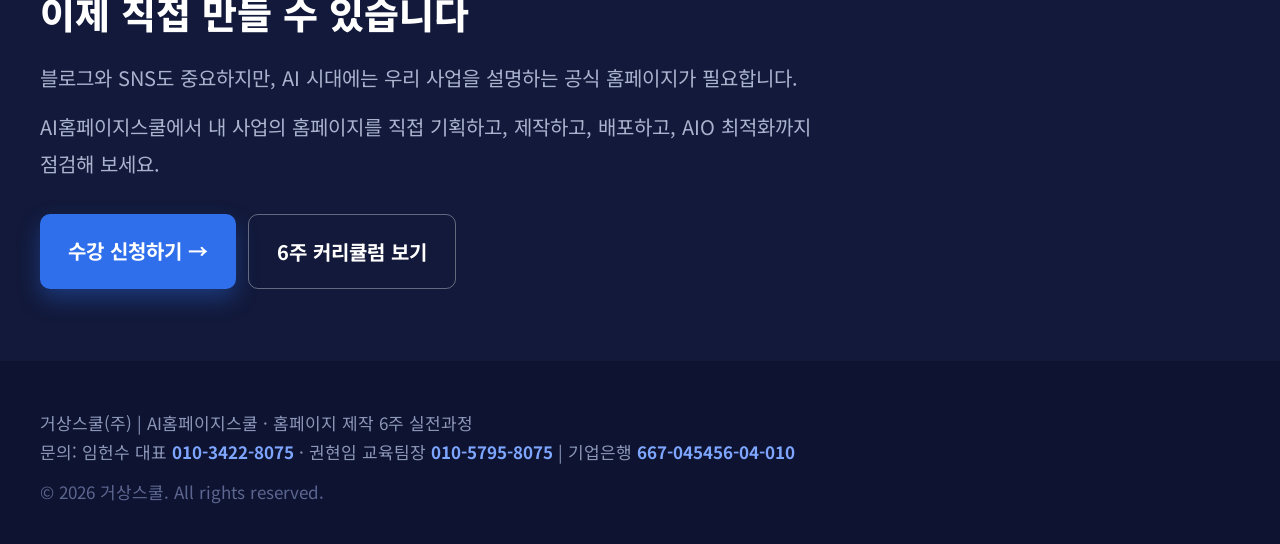
==== commit 0a110ce5: "Unify site headers across all pages" ====
--- a/about/index.html
+++ b/about/index.html
@@ -42,8 +42,10 @@
   a{color:#2f6feb;} a:hover{color:#1d54c4;}
   h1,h2,h3,p{word-break:keep-all;text-wrap:pretty;}
   /* 메인 index.html 에는 box-sizing 리셋이 없어 헤더 안쪽 폭이 max-width+padding 으로 잡힌다.
-     고객게시판 메뉴가 늘어나면서 메뉴가 밀리므로, 헤더 줄에서만 되돌려 메인과 폭을 맞춘다. */
+     헤더 줄에서만 되돌려 메인과 폭을 맞춘다. */
   .hdr{box-sizing:content-box;}
+  .dnav a:nth-child(2){display:inline-block;width:126px;}
+  .dnav a:nth-child(3){display:inline-block;width:151px;}
   @media (max-width: 1400px){
     [data-spacer]{height:70px!important;}
     header{min-height:70px!important;}
@@ -73,32 +75,28 @@
       <a href="/" style="display:flex;align-items:center;gap:8px;color:#14162b;font-weight:800;font-size:28px;letter-spacing:-0.3px;white-space:nowrap;text-decoration:none;">
         <img src="../assets/logo.png" alt="AI홈페이지스쿨" style="height:32px;width:auto;display:block;">AI홈페이지스쿨
       </a>
-      <nav class="dnav" style="display:flex;align-items:center;gap:16px;">
-        <a href="/about" style="color:#2f6feb;font-size:23px;font-weight:700;white-space:nowrap;text-decoration:none;">스쿨 소개</a>
+      <nav class="dnav" aria-label="주요 메뉴" style="display:flex;align-items:center;gap:16px;">
+        <a href="/about" aria-current="page" style="color:#2f6feb;font-size:23px;font-weight:700;white-space:nowrap;text-decoration:none;">스쿨 소개</a>
         <a href="/curriculum" style="color:#3b4258;font-size:23px;font-weight:500;white-space:nowrap;text-decoration:none;">6주 커리큘럼</a>
         <a href="/aio" style="color:#3b4258;font-size:23px;font-weight:500;white-space:nowrap;text-decoration:none;">AEO·GEO 대비</a>
         <a href="/schemaworks" style="color:#3b4258;font-size:23px;font-weight:500;white-space:nowrap;text-decoration:none;">스키마웍스</a>
         <a href="/examples" style="color:#3b4258;font-size:23px;font-weight:500;white-space:nowrap;text-decoration:none;">제작사례</a>
-        <a href="/board" style="color:#3b4258;font-size:23px;font-weight:500;white-space:nowrap;text-decoration:none;">고객게시판</a>
         <a href="/apply" style="color:#3b4258;font-size:23px;font-weight:500;white-space:nowrap;text-decoration:none;">수강 안내</a>
-        <a href="/apply" style="background:#2f6feb;color:#fff;font-size:23px;font-weight:700;padding:16px 24px;border-radius:8px;white-space:nowrap;text-decoration:none;">수강 신청하기</a>
       </nav>
-      <div class="burger" onclick="document.getElementById('mnav').style.display=document.getElementById('mnav').style.display==='flex'?'none':'flex'" style="display:none;flex-direction:column;justify-content:center;gap:5px;width:32px;height:32px;cursor:pointer;">
-        <div style="width:24px;height:2px;background:#14162b;border-radius:2px;"></div>
-        <div style="width:24px;height:2px;background:#14162b;border-radius:2px;"></div>
-        <div style="width:24px;height:2px;background:#14162b;border-radius:2px;"></div>
-      </div>
+      <button class="burger" type="button" aria-label="모바일 메뉴 열기" aria-expanded="false" aria-controls="mnav" style="display:none;flex-direction:column;justify-content:center;gap:5px;width:36px;height:36px;border:0;background:transparent;cursor:pointer;">
+        <span style="width:24px;height:2px;background:#14162b;border-radius:2px;"></span>
+        <span style="width:24px;height:2px;background:#14162b;border-radius:2px;"></span>
+        <span style="width:24px;height:2px;background:#14162b;border-radius:2px;"></span>
+      </button>
     </div>
-    <div id="mnav" style="display:none;flex-direction:column;background:#fff;border-top:1px solid #ececf2;padding:12px 20px 20px;gap:2px;">
-      <a href="/about" style="color:#3b4258;font-size:23px;font-weight:600;padding:12px 4px;border-bottom:1px solid #f1f2f6;text-decoration:none;">스쿨 소개</a>
-      <a href="/curriculum" style="color:#3b4258;font-size:23px;font-weight:600;padding:12px 4px;border-bottom:1px solid #f1f2f6;text-decoration:none;">6주 커리큘럼</a>
-      <a href="/aio" style="color:#3b4258;font-size:23px;font-weight:600;padding:12px 4px;border-bottom:1px solid #f1f2f6;text-decoration:none;">AEO·GEO 대비</a>
-      <a href="/schemaworks" style="color:#3b4258;font-size:23px;font-weight:600;padding:12px 4px;border-bottom:1px solid #f1f2f6;text-decoration:none;">스키마웍스</a>
-      <a href="/examples" style="color:#3b4258;font-size:23px;font-weight:600;padding:12px 4px;border-bottom:1px solid #f1f2f6;text-decoration:none;">제작사례</a>
-      <a href="/board" style="color:#3b4258;font-size:23px;font-weight:600;padding:12px 4px;border-bottom:1px solid #f1f2f6;text-decoration:none;">고객게시판</a>
-      <a href="/apply" style="color:#3b4258;font-size:23px;font-weight:600;padding:12px 4px;border-bottom:1px solid #f1f2f6;text-decoration:none;">수강 안내</a>
-      <a href="/apply" style="background:#2f6feb;color:#fff;font-size:23px;font-weight:700;padding:19px 24px;border-radius:8px;text-align:center;margin-top:10px;text-decoration:none;">수강 신청하기</a>
-    </div>
+    <nav id="mnav" aria-label="모바일 메뉴" style="display:none;flex-direction:column;background:#fff;border-top:1px solid #ececf2;padding:12px 20px 20px;gap:2px;">
+      <a href="/about" aria-current="page" style="color:#2f6feb;font-size:21px;font-weight:700;padding:12px 4px;border-bottom:1px solid #f1f2f6;text-decoration:none;">스쿨 소개</a>
+      <a href="/curriculum" style="color:#3b4258;font-size:21px;font-weight:600;padding:12px 4px;border-bottom:1px solid #f1f2f6;text-decoration:none;">6주 커리큘럼</a>
+      <a href="/aio" style="color:#3b4258;font-size:21px;font-weight:600;padding:12px 4px;border-bottom:1px solid #f1f2f6;text-decoration:none;">AEO·GEO 대비</a>
+      <a href="/schemaworks" style="color:#3b4258;font-size:21px;font-weight:600;padding:12px 4px;border-bottom:1px solid #f1f2f6;text-decoration:none;">스키마웍스</a>
+      <a href="/examples" style="color:#3b4258;font-size:21px;font-weight:600;padding:12px 4px;border-bottom:1px solid #f1f2f6;text-decoration:none;">제작사례</a>
+      <a href="/apply" style="color:#3b4258;font-size:21px;font-weight:600;padding:12px 4px;border-bottom:1px solid #f1f2f6;text-decoration:none;">수강 안내</a>
+    </nav>
   </header>
   <div data-spacer style="height:94px;"></div>
 
@@ -505,5 +503,6 @@
       </div>
     </div>
   </footer>
+  <script>const burger=document.querySelector('.burger'),mobileNav=document.getElementById('mnav');burger.addEventListener('click',()=>{const open=burger.getAttribute('aria-expanded')==='true';burger.setAttribute('aria-expanded',String(!open));burger.setAttribute('aria-label',open?'모바일 메뉴 열기':'모바일 메뉴 닫기');mobileNav.style.display=open?'none':'flex'});</script>
 </body>
 </html>
